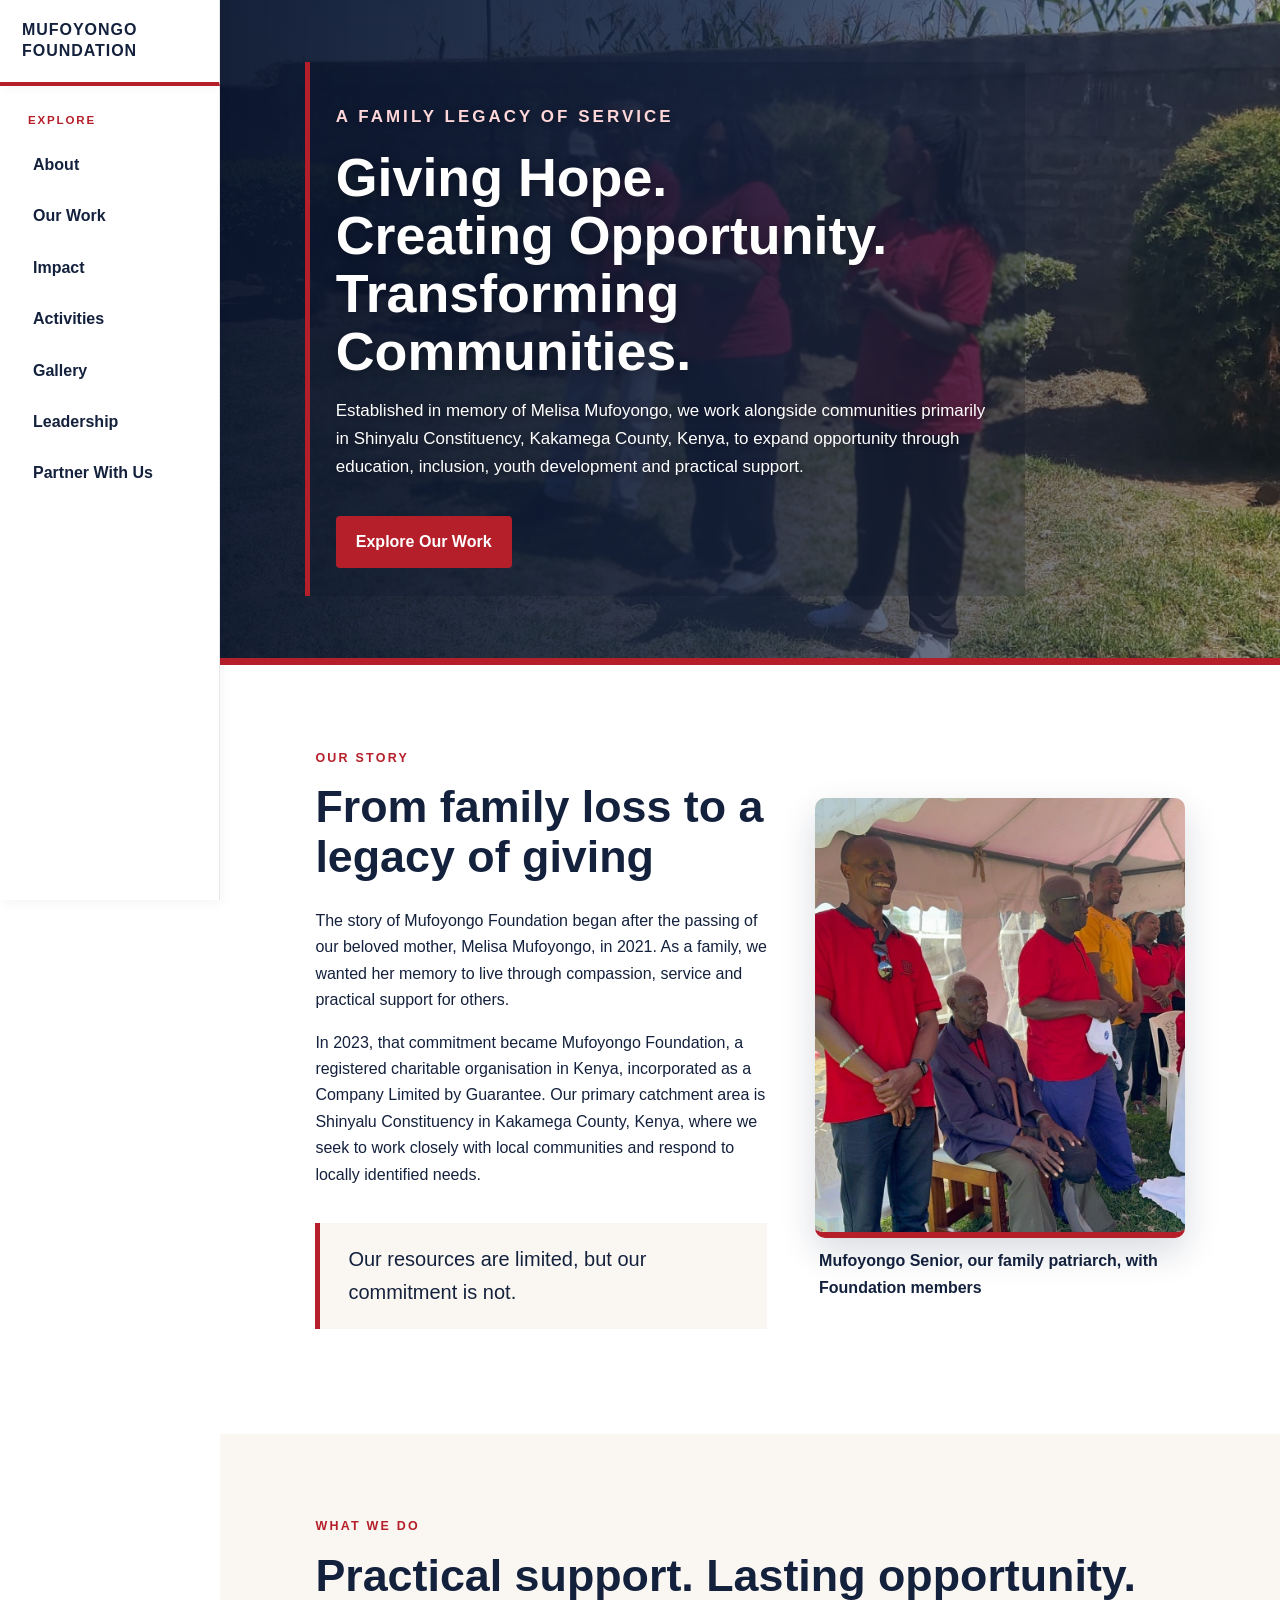
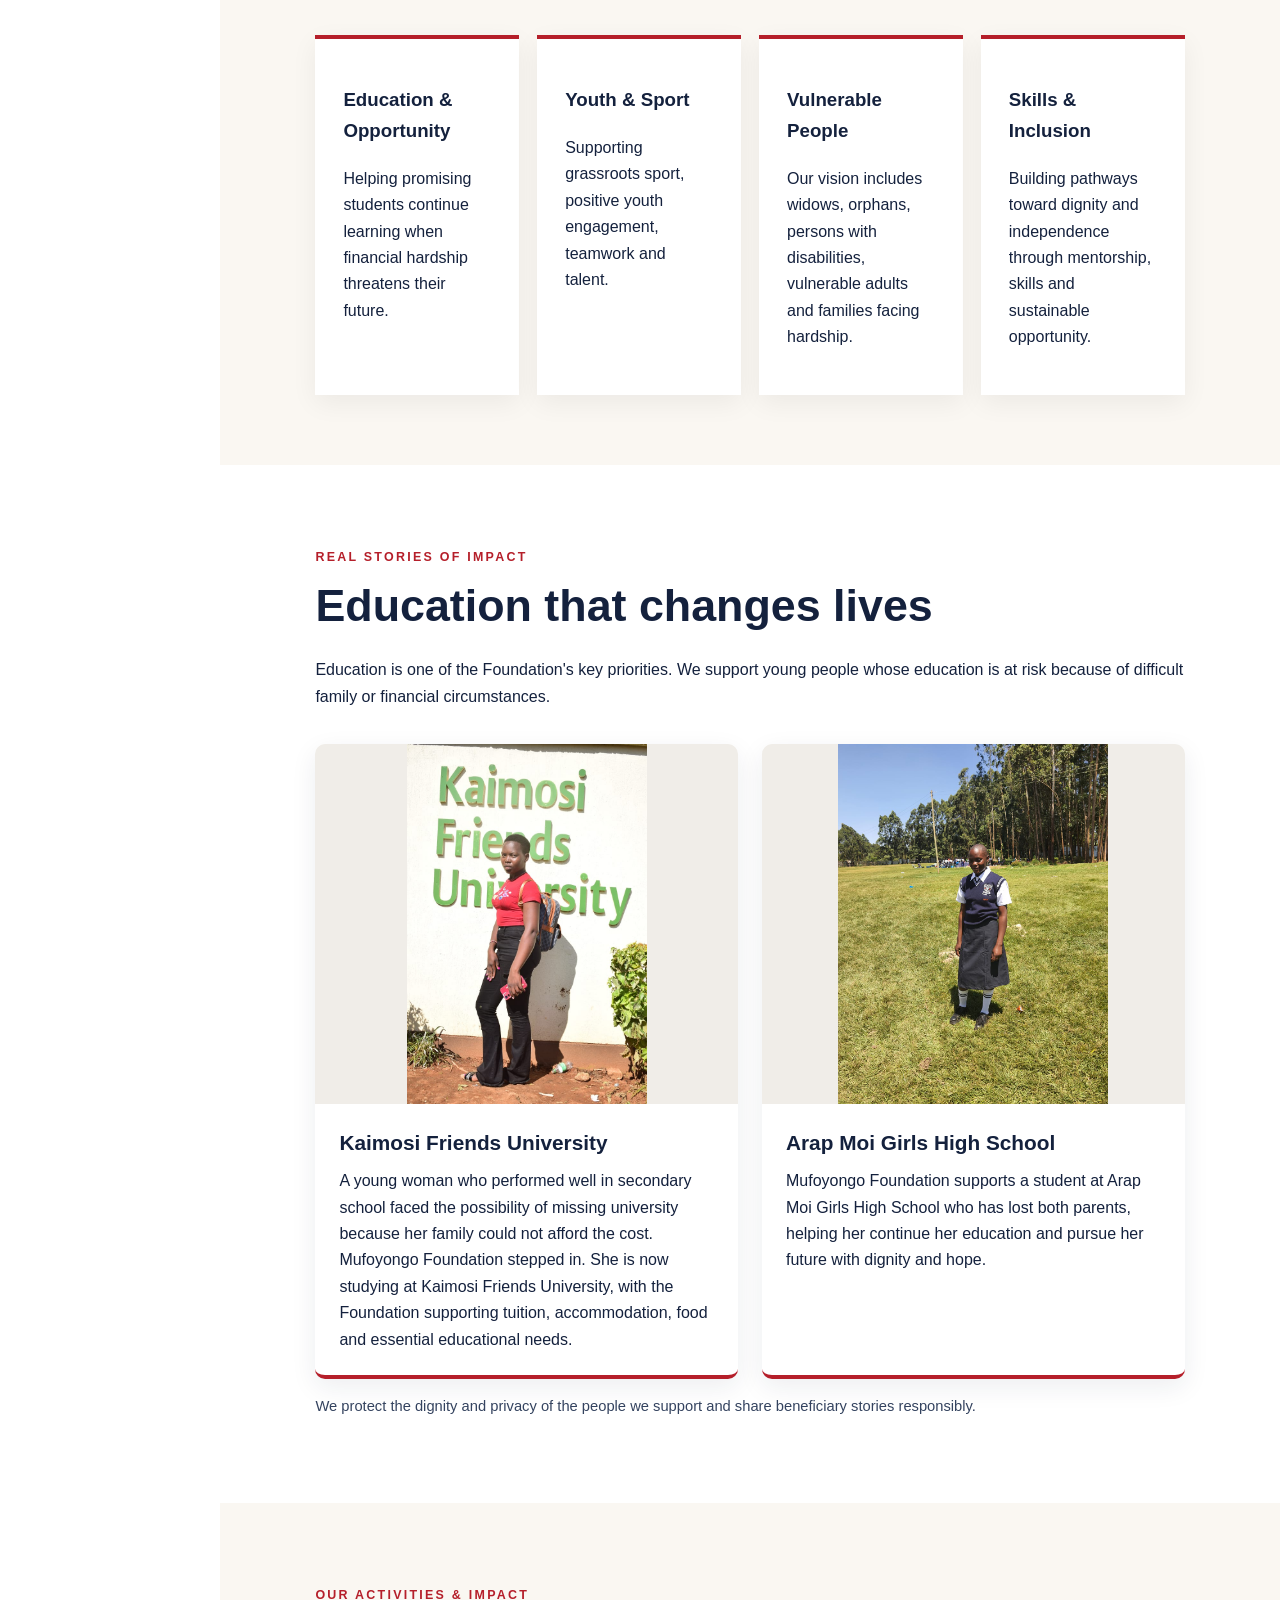
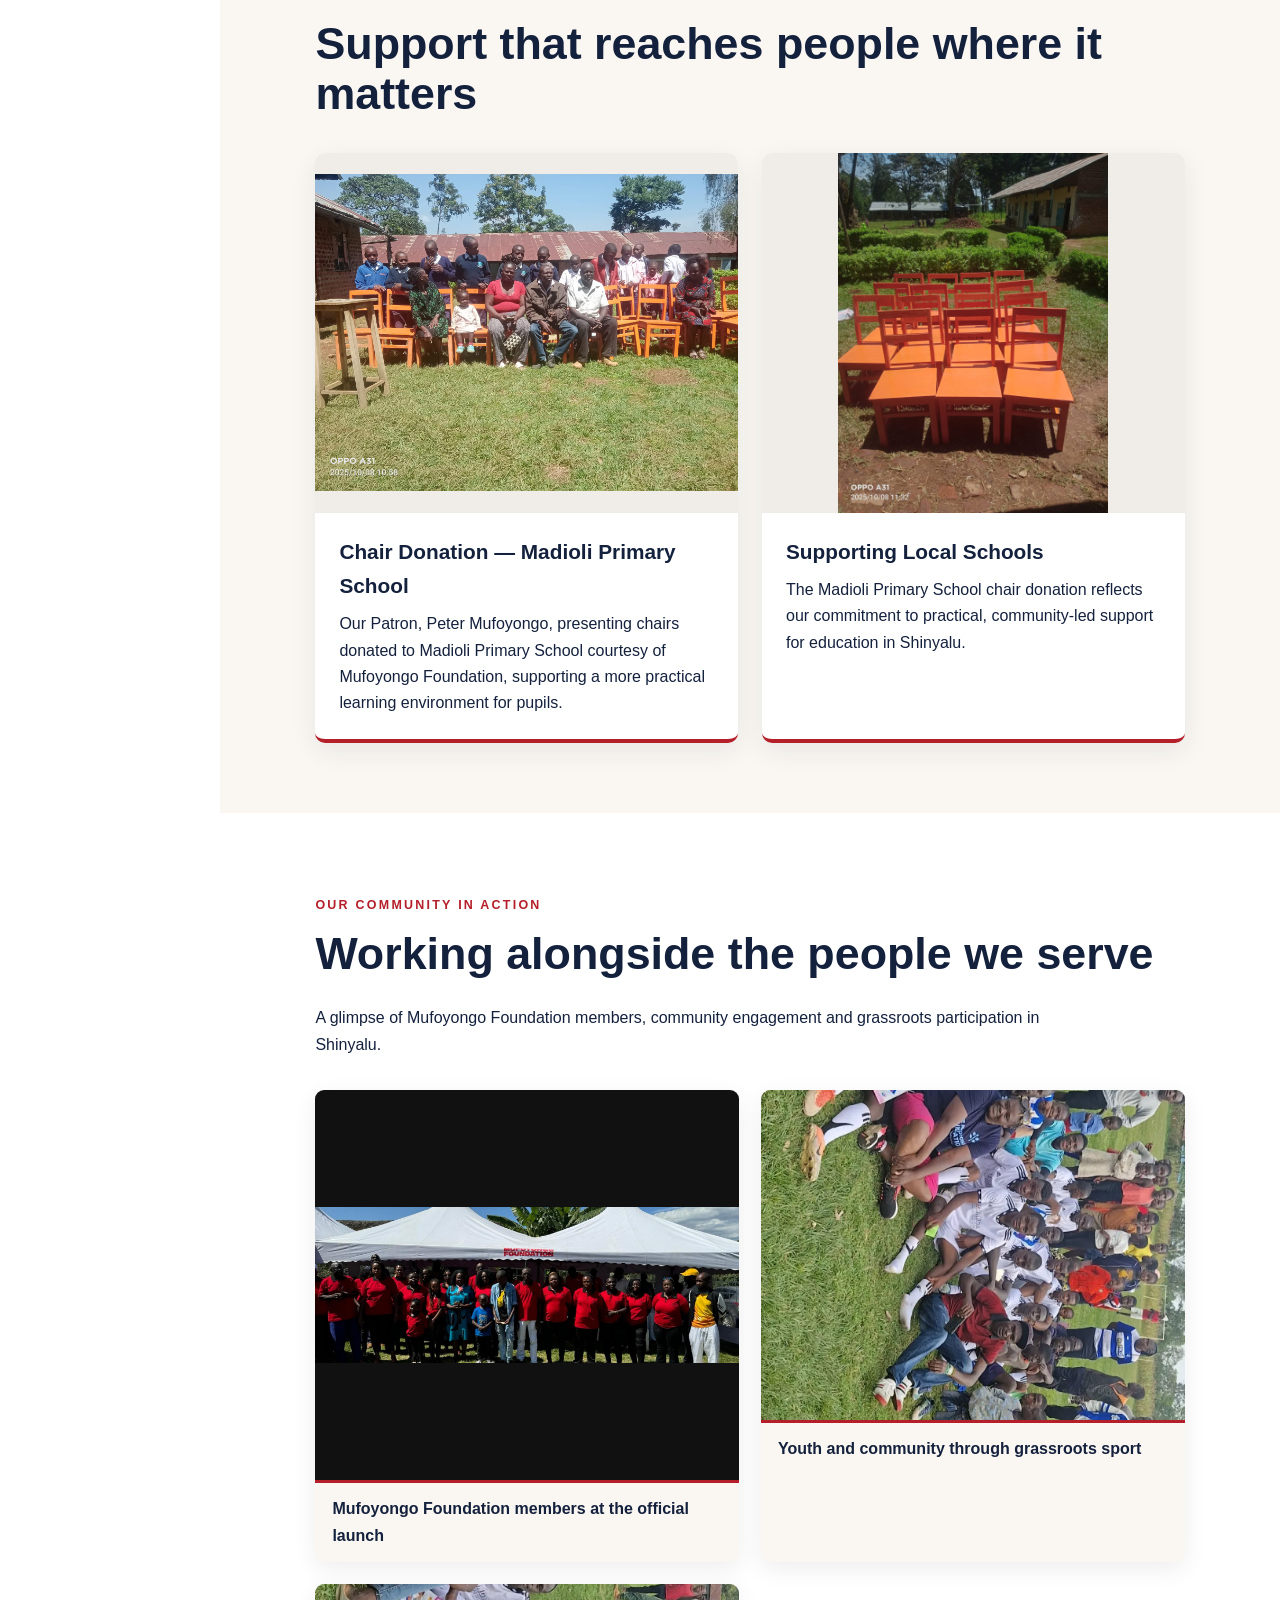
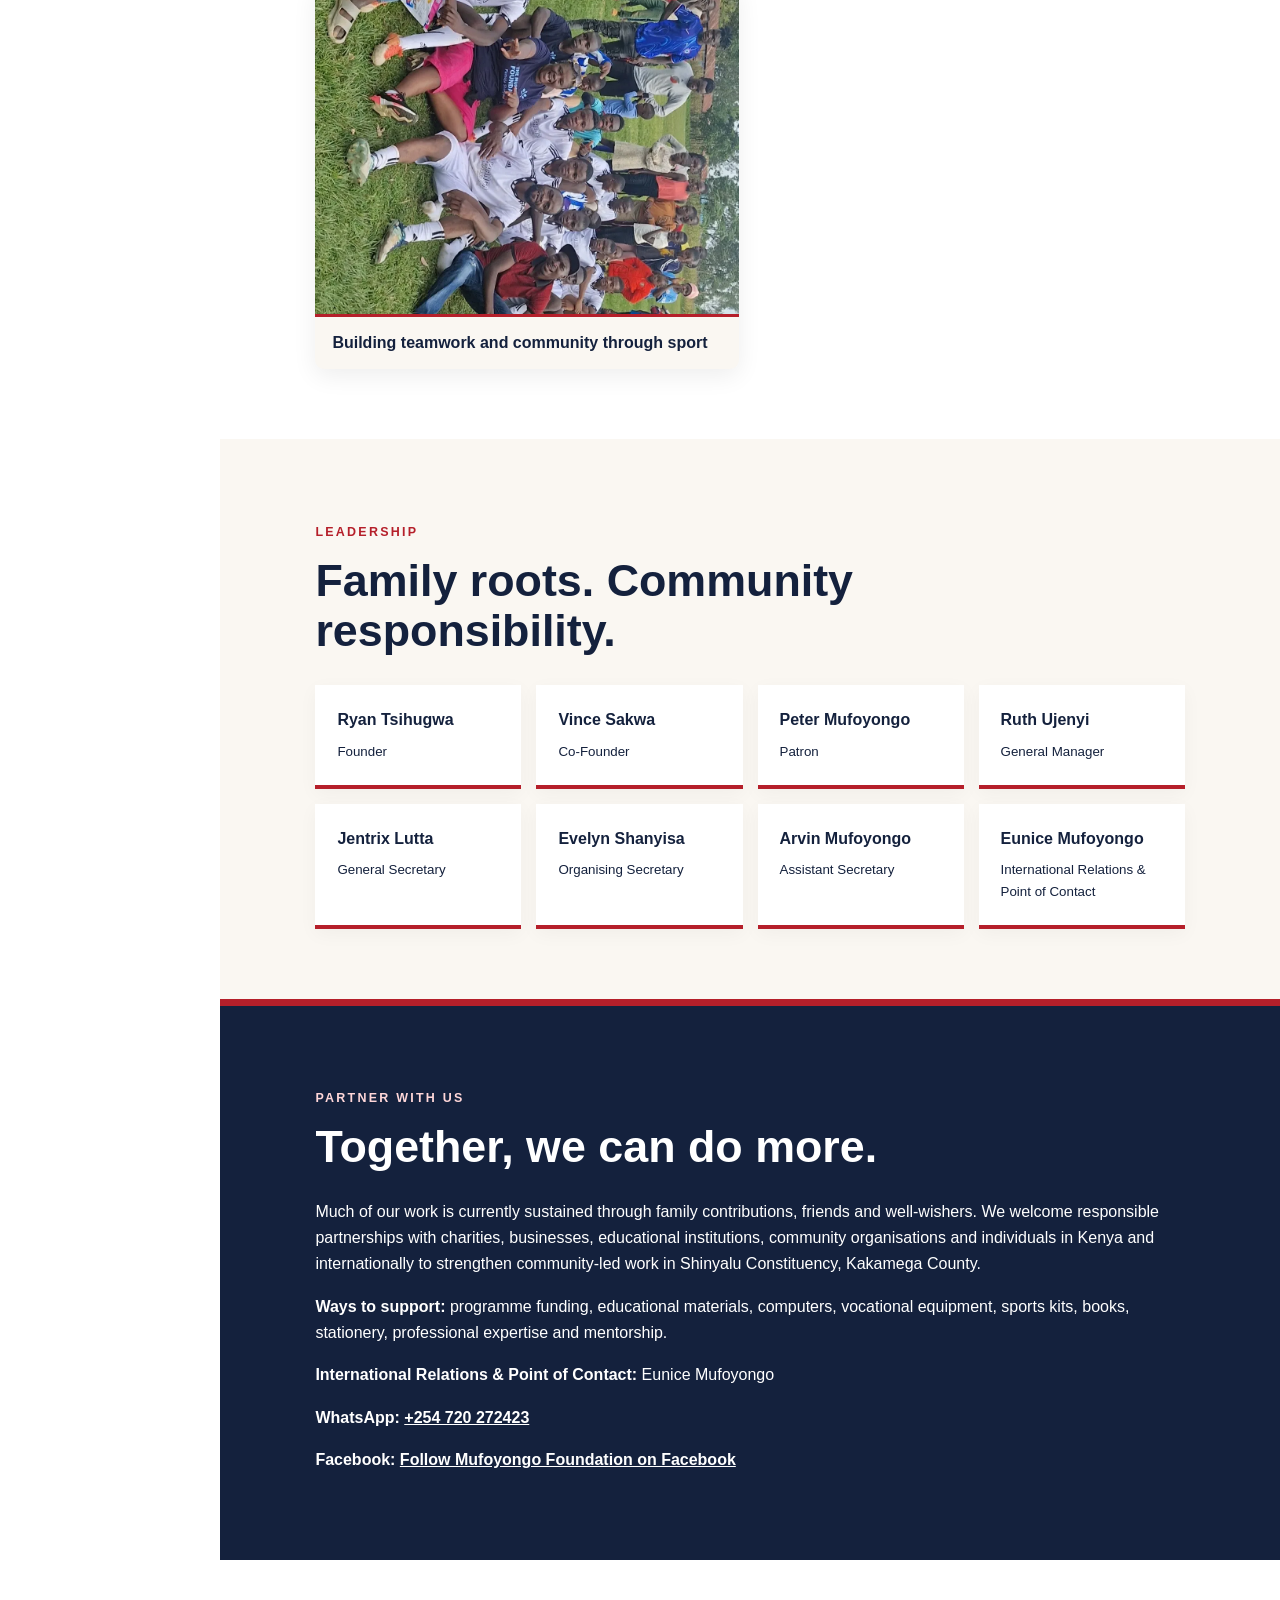
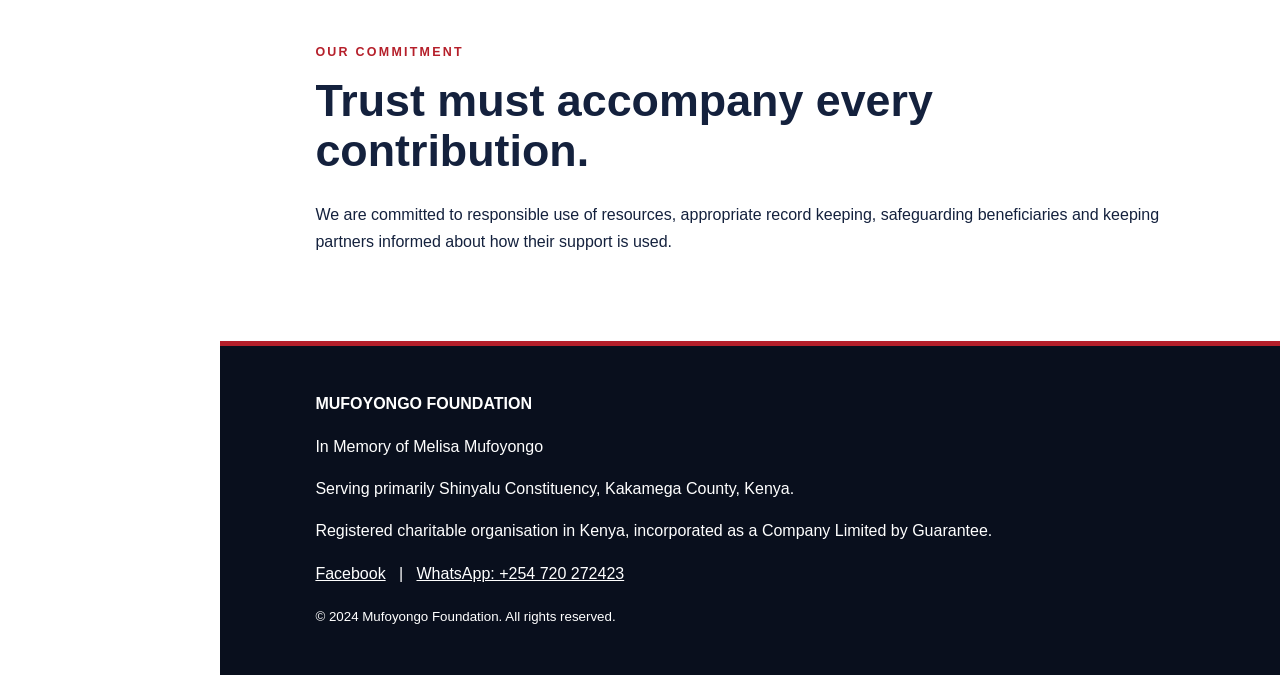
==== index.html @ 7a7e0004 "Wire responsive hamburger menu interactions" ====
<!doctype html><html lang="en"><head><meta charset="utf-8"><meta name="viewport" content="width=device-width,initial-scale=1"><meta name="description" content="Mufoyongo Foundation is a registered charitable organisation in Kenya, incorporated as a Company Limited by Guarantee, serving communities primarily in Shinyalu Constituency, Kakamega County through education, inclusion, youth and community development."><title>Mufoyongo Foundation</title><link rel="stylesheet" href="style.css"></head><body><header><button class="menu-toggle" type="button" aria-label="Open menu" aria-controls="site-menu" aria-expanded="false"><span></span><span></span><span></span></button><div class="brand">MUFOYONGO FOUNDATION</div></header><div class="nav-overlay" aria-hidden="true"></div><aside class="side-nav" id="site-menu"><button class="menu-close" type="button" aria-label="Close menu">&times;</button><div class="side-nav-title">Explore</div><nav><a href="#about">About</a><a href="#work">Our Work</a><a href="#impact">Impact</a><a href="#activities">Activities</a><a href="#gallery">Gallery</a><a href="#leadership">Leadership</a><a href="#partner">Partner With Us</a></nav></aside><div class="site-content"><main><section class="hero"><div><p class="eyebrow">A FAMILY LEGACY OF SERVICE</p><h1>Giving Hope.<br>Creating Opportunity.<br>Transforming Communities.</h1><p>Established in memory of Melisa Mufoyongo, we work alongside communities primarily in Shinyalu Constituency, Kakamega County, Kenya, to expand opportunity through education, inclusion, youth development and practical support.</p><a class="btn" href="#work">Explore Our Work</a></div></section><section id="about"><div class="split"><div><p class="eyebrow">OUR STORY</p><h2>From family loss to a legacy of giving</h2><p>The story of Mufoyongo Foundation began after the passing of our beloved mother, Melisa Mufoyongo, in 2021. As a family, we wanted her memory to live through compassion, service and practical support for others.</p><p>In 2023, that commitment became Mufoyongo Foundation, a registered charitable organisation in Kenya, incorporated as a Company Limited by Guarantee. Our primary catchment area is Shinyalu Constituency in Kakamega County, Kenya, where we seek to work closely with local communities and respond to locally identified needs.</p><blockquote>Our resources are limited, but our commitment is not.</blockquote></div><figure class="feature-figure"><img class="feature-photo patriarch-feature" src="IMG-20261014-WA0013.jpg" alt="Mufoyongo Senior, family patriarch, seated with Mufoyongo Foundation members"><figcaption>Mufoyongo Senior, our family patriarch, with Foundation members</figcaption></figure></div></section><section id="work" class="soft"><p class="eyebrow">WHAT WE DO</p><h2>Practical support. Lasting opportunity.</h2><div class="cards"><article><h3>Education & Opportunity</h3><p>Helping promising students continue learning when financial hardship threatens their future.</p></article><article><h3>Youth & Sport</h3><p>Supporting grassroots sport, positive youth engagement, teamwork and talent.</p></article><article><h3>Vulnerable People</h3><p>Our vision includes widows, orphans, persons with disabilities, vulnerable adults and families facing hardship.</p></article><article><h3>Skills & Inclusion</h3><p>Building pathways toward dignity and independence through mentorship, skills and sustainable opportunity.</p></article></div></section><section id="impact"><p class="eyebrow">REAL STORIES OF IMPACT</p><h2>Education that changes lives</h2><p>Education is one of the Foundation's key priorities. We support young people whose education is at risk because of difficult family or financial circumstances.</p><div class="activity-grid"><article class="activity-card"><img src="IMG-20261009-WA0022.jpg" alt="Student supported by Mufoyongo Foundation at Kaimosi Friends University"><div><h3>Kaimosi Friends University</h3><p>A young woman who performed well in secondary school faced the possibility of missing university because her family could not afford the cost. Mufoyongo Foundation stepped in. She is now studying at Kaimosi Friends University, with the Foundation supporting tuition, accommodation, food and essential educational needs.</p></div></article><article class="activity-card"><img src="IMG-20261102-WA0014.jpg" alt="Student supported by Mufoyongo Foundation at Arap Moi Girls High School"><div><h3>Arap Moi Girls High School</h3><p>Mufoyongo Foundation supports a student at Arap Moi Girls High School who has lost both parents, helping her continue her education and pursue her future with dignity and hope.</p></div></article></div><p class="note">We protect the dignity and privacy of the people we support and share beneficiary stories responsibly.</p></section><section id="activities" class="soft"><p class="eyebrow">OUR ACTIVITIES & IMPACT</p><h2>Support that reaches people where it matters</h2><div class="activity-grid"><article class="activity-card"><img src="IMG-20261102-WA0009.jpg" alt="Peter Mufoyongo presenting chairs donated by Mufoyongo Foundation to Madioli Primary School"><div><h3>Chair Donation — Madioli Primary School</h3><p>Our Patron, Peter Mufoyongo, presenting chairs donated to Madioli Primary School courtesy of Mufoyongo Foundation, supporting a more practical learning environment for pupils.</p></div></article><article class="activity-card"><img src="IMG-20261102-WA0011.jpg" alt="Mufoyongo Foundation chair donation activity at Madioli Primary School"><div><h3>Supporting Local Schools</h3><p>The Madioli Primary School chair donation reflects our commitment to practical, community-led support for education in Shinyalu.</p></div></article></div></section><section id="gallery" class="gallery-section"><p class="eyebrow">OUR COMMUNITY IN ACTION</p><h2>Working alongside the people we serve</h2><p class="gallery-intro">A glimpse of Mufoyongo Foundation members, community engagement and grassroots participation in Shinyalu.</p><div class="gallery"><figure><img class="members-photo" src="IMG-20261102-WA0016.jpg" alt="Mufoyongo Foundation members at the official launch"><figcaption>Mufoyongo Foundation members at the official launch</figcaption></figure><figure><img src="25f516f0b5b633e04be869a05771ec86.webp" alt="Mufoyongo Foundation youth and community sports activity"><figcaption>Youth and community through grassroots sport</figcaption></figure><figure><img src="651fce0d6d55ffa7c483a752df6c9d7b.webp" alt="Community sports activity supported by Mufoyongo Foundation"><figcaption>Building teamwork and community through sport</figcaption></figure></div></section><section id="leadership" class="soft"><p class="eyebrow">LEADERSHIP</p><h2>Family roots. Community responsibility.</h2><div class="leaders"><div><strong>Ryan Tsihugwa</strong><small>Founder</small></div><div><strong>Vince Sakwa</strong><small>Co-Founder</small></div><div><strong>Peter Mufoyongo</strong><small>Patron</small></div><div><strong>Ruth Ujenyi</strong><small>General Manager</small></div><div><strong>Jentrix Lutta</strong><small>General Secretary</small></div><div><strong>Evelyn Shanyisa</strong><small>Organising Secretary</small></div><div><strong>Arvin Mufoyongo</strong><small>Assistant Secretary</small></div><div><strong>Eunice Mufoyongo</strong><small>International Relations & Point of Contact</small></div></div></section><section id="partner" class="partner"><p class="eyebrow">PARTNER WITH US</p><h2>Together, we can do more.</h2><p>Much of our work is currently sustained through family contributions, friends and well-wishers. We welcome responsible partnerships with charities, businesses, educational institutions, community organisations and individuals in Kenya and internationally to strengthen community-led work in Shinyalu Constituency, Kakamega County.</p><p><strong>Ways to support:</strong> programme funding, educational materials, computers, vocational equipment, sports kits, books, stationery, professional expertise and mentorship.</p><p><strong>International Relations & Point of Contact:</strong> Eunice Mufoyongo</p><p><strong>WhatsApp:</strong> <a href="https://wa.me/254720272423" target="_blank" rel="noopener">+254 720 272423</a></p><p><strong>Facebook:</strong> <a href="https://www.facebook.com/share/1K9yjSeUjF/" target="_blank" rel="noopener">Follow Mufoyongo Foundation on Facebook</a></p></section><section><p class="eyebrow">OUR COMMITMENT</p><h2>Trust must accompany every contribution.</h2><p>We are committed to responsible use of resources, appropriate record keeping, safeguarding beneficiaries and keeping partners informed about how their support is used.</p></section></main><footer><strong>MUFOYONGO FOUNDATION</strong><p>In Memory of Melisa Mufoyongo</p><p>Serving primarily Shinyalu Constituency, Kakamega County, Kenya.</p><p>Registered charitable organisation in Kenya, incorporated as a Company Limited by Guarantee.</p><p><a href="https://www.facebook.com/share/1K9yjSeUjF/" target="_blank" rel="noopener">Facebook</a> &nbsp; | &nbsp; <a href="https://wa.me/254720272423" target="_blank" rel="noopener">WhatsApp: +254 720 272423</a></p><small>© 2024 Mufoyongo Foundation. All rights reserved.</small></footer></div><script>(function(){const toggle=document.querySelector('.menu-toggle'),menu=document.querySelector('.side-nav'),closeBtn=document.querySelector('.menu-close'),overlay=document.querySelector('.nav-overlay'),links=menu.querySelectorAll('a');function openMenu(){menu.classList.add('open');overlay.classList.add('open');document.body.classList.add('menu-open');toggle.setAttribute('aria-expanded','true')}function closeMenu(){menu.classList.remove('open');overlay.classList.remove('open');document.body.classList.remove('menu-open');toggle.setAttribute('aria-expanded','false')}toggle.addEventListener('click',openMenu);closeBtn.addEventListener('click',closeMenu);overlay.addEventListener('click',closeMenu);links.forEach(link=>link.addEventListener('click',closeMenu));document.addEventListener('keydown',e=>{if(e.key==='Escape')closeMenu()});window.addEventListener('resize',()=>{if(window.innerWidth>900)closeMenu()})})();</script></body></html>
---- style.css ----
*{box-sizing:border-box}html{scroll-behavior:smooth}:root{--red:#b51f2a;--deep-red:#74131b;--navy:#14213d;--cream:#faf7f2;--ink:#14213d;--muted:#34435f}body{margin:0;font-family:Arial,Helvetica,sans-serif;color:var(--navy);line-height:1.65;background:#fff}header{position:fixed;top:0;left:0;width:220px;height:86px;z-index:20;background:#fff;display:flex;align-items:center;padding:16px 22px;border-bottom:4px solid var(--red);border-right:1px solid #e5e7eb;box-shadow:2px 0 12px rgba(0,0,0,.05)}.brand{font-weight:800;letter-spacing:.06em;color:var(--navy);line-height:1.3}.menu-toggle,.menu-close,.nav-overlay{display:none}.side-nav{position:fixed;left:0;top:86px;bottom:0;width:220px;z-index:19;background:#fff;border-right:1px solid #e5e7eb;padding:25px 18px;box-shadow:2px 4px 12px rgba(0,0,0,.04);overflow-y:auto}.side-nav-title{font-size:.72rem;font-weight:800;letter-spacing:.16em;color:var(--red);text-transform:uppercase;padding:0 10px 12px}.side-nav nav{display:flex;flex-direction:column;gap:5px}.side-nav nav a{display:block;color:var(--navy);text-decoration:none;font-weight:700;padding:10px 12px;border-radius:6px;border-left:3px solid transparent}.side-nav nav a:hover{color:var(--red);background:var(--cream);border-left-color:var(--red)}.site-content{margin-left:220px}.hero{min-height:66vh;display:flex;align-items:center;padding:62px 8%;background:linear-gradient(90deg,rgba(9,20,45,.94) 0%,rgba(20,33,61,.84) 48%,rgba(20,33,61,.34) 100%),url('IMG-20261014-WA0017.jpg') center 38%/cover no-repeat;color:#fff;border-bottom:7px solid var(--red)}.hero>div{max-width:720px;padding:24px 26px 28px;border-left:5px solid var(--red);background:rgba(8,18,39,.18);backdrop-filter:blur(1px)}.hero h1{font-size:clamp(2rem,4.2vw,3.55rem);line-height:1.08;margin:.22em 0;font-weight:800;color:#fff;text-shadow:0 2px 12px rgba(0,0,0,.35)}.hero p{max-width:680px;font-size:1.06rem;color:#fff;text-shadow:0 1px 7px rgba(0,0,0,.3)}.eyebrow{font-size:.78rem;font-weight:800;letter-spacing:.18em;color:var(--red)}.hero .eyebrow,.partner .eyebrow{color:#ffd7d9}.btn{display:inline-block;margin-top:18px;padding:13px 20px;background:var(--red);color:#fff;text-decoration:none;font-weight:700;border-radius:4px}.btn:hover{background:#d12a37}section{padding:70px 9%;scroll-margin-top:20px}section p{color:var(--navy)}section h2{font-size:clamp(1.85rem,3.5vw,3rem);line-height:1.12;max-width:850px;margin:.25em 0 .6em;color:var(--navy)}.soft{background:var(--cream)}.split{display:grid;grid-template-columns:minmax(0,1.1fr) minmax(300px,.9fr);gap:48px;align-items:center}.feature-figure{margin:0}.feature-figure figcaption{padding:10px 4px 0;font-weight:700;color:var(--navy)}.feature-photo{display:block;width:100%;height:440px;object-fit:cover;border-radius:10px;box-shadow:0 14px 35px rgba(20,33,61,.16);border-bottom:6px solid var(--red)}.patriarch-feature{object-position:center 30%}.cards{display:grid;grid-template-columns:repeat(4,1fr);gap:18px;margin-top:35px}.cards article{background:#fff;padding:28px;border-top:4px solid var(--red);box-shadow:0 8px 25px rgba(0,0,0,.06)}.cards h3,.cards p{color:var(--navy)}blockquote{margin:35px 0;padding:20px 28px;border-left:5px solid var(--red);background:var(--cream);font-size:1.25rem;color:var(--navy)}.note{font-size:.92rem;color:var(--muted)}.activity-grid{display:grid;grid-template-columns:repeat(2,1fr);gap:24px;margin-top:34px}.activity-card{background:#fff;border-radius:10px;overflow:hidden;box-shadow:0 8px 26px rgba(20,33,61,.08);border-bottom:4px solid var(--red)}.activity-card img{display:block;width:100%;height:360px;object-fit:contain;background:#f0ede8}.activity-card div{padding:22px 24px}.activity-card h3{margin:0 0 8px;color:var(--navy);font-size:1.3rem}.activity-card p{margin:0}.gallery-section{background:#fff}.gallery-intro{max-width:760px}.gallery{display:grid;grid-template-columns:repeat(2,1fr);gap:22px;margin-top:32px}.gallery figure{margin:0;background:var(--cream);border-radius:9px;overflow:hidden;box-shadow:0 7px 24px rgba(0,0,0,.07)}.gallery img{display:block;width:100%;height:330px;object-fit:cover}.gallery img.members-photo{object-fit:contain;object-position:center;background:#111;height:390px}.gallery figcaption{padding:13px 17px;font-weight:700;color:var(--navy);border-top:3px solid var(--red)}.leaders{display:grid;grid-template-columns:repeat(4,1fr);gap:15px;margin-top:30px}.leaders div{background:#fff;padding:22px;border-bottom:4px solid var(--red);box-shadow:0 5px 18px rgba(0,0,0,.04)}.leaders strong,.leaders small{display:block}.leaders strong{color:var(--navy)}.leaders small{margin-top:7px;color:var(--navy)}.partner{background:var(--navy);color:#fff;border-top:7px solid var(--red)}.partner h2,.partner p{color:#fff}.partner a{color:#fff;font-weight:700}footer{padding:45px 9%;background:#090f1d;color:#fff;border-top:5px solid var(--red)}footer p,footer small{color:#fff}footer a{color:#fff}@media(max-width:900px){body.menu-open{overflow:hidden}header{position:sticky;top:0;width:100%;height:70px;border-right:0;padding:12px 6%;padding-left:72px;z-index:50}.menu-toggle{display:flex;position:absolute;left:18px;top:50%;transform:translateY(-50%);width:42px;height:42px;border:0;border-radius:7px;background:var(--navy);color:#fff;align-items:center;justify-content:center;flex-direction:column;gap:5px;cursor:pointer}.menu-toggle span{display:block;width:22px;height:2px;background:#fff}.menu-close{display:flex;position:absolute;right:18px;top:17px;width:40px;height:40px;border:0;background:transparent;color:var(--navy);font-size:2rem;line-height:1;align-items:center;justify-content:center;cursor:pointer}.nav-overlay{display:block;position:fixed;inset:0;background:rgba(9,15,29,.58);z-index:58;opacity:0;visibility:hidden;transition:opacity .25s ease,visibility .25s ease}.nav-overlay.open{opacity:1;visibility:visible}.side-nav{position:fixed;left:0;top:0;bottom:0;width:min(82vw,320px);height:100dvh;z-index:60;padding:76px 22px 28px;border-right:0;border-bottom:0;overflow-y:auto;white-space:normal;transform:translateX(-105%);transition:transform .28s ease;box-shadow:6px 0 28px rgba(0,0,0,.18)}.side-nav.open{transform:translateX(0)}.side-nav-title{display:block;padding:0 12px 14px}.side-nav nav{display:flex;flex-direction:column;gap:6px;min-width:0}.side-nav nav a{padding:12px;border-left:3px solid transparent;border-bottom:0}.side-nav nav a:hover{border-left-color:var(--red);border-bottom:0}.site-content{margin-left:0}.cards{grid-template-columns:1fr 1fr}.leaders{grid-template-columns:1fr 1fr}.activity-grid{grid-template-columns:1fr}.hero{min-height:58vh;background-position:center}.split{grid-template-columns:1fr;gap:28px}.feature-photo{height:390px}.gallery img.members-photo{height:360px}.activity-card img{height:auto;max-height:520px}}@media(max-width:560px){header{height:64px;padding:10px 5%;padding-left:68px}.menu-toggle{left:14px;width:40px;height:40px}.brand{font-size:.9rem}.side-nav{width:min(86vw,300px)}section{padding:52px 7%}.hero{padding:45px 7%;min-height:58vh;background:linear-gradient(90deg,rgba(9,20,45,.94),rgba(20,33,61,.64)),url('IMG-20261014-WA0017.jpg') center/cover no-repeat}.hero>div{padding:18px 16px}.cards,.leaders,.gallery{grid-template-columns:1fr}.hero h1{font-size:2rem}.feature-photo{height:340px}.patriarch-feature{object-position:center 25%}.gallery img{height:260px}.gallery img.members-photo{height:auto;max-height:520px}.activity-card img{height:auto;max-height:480px}}
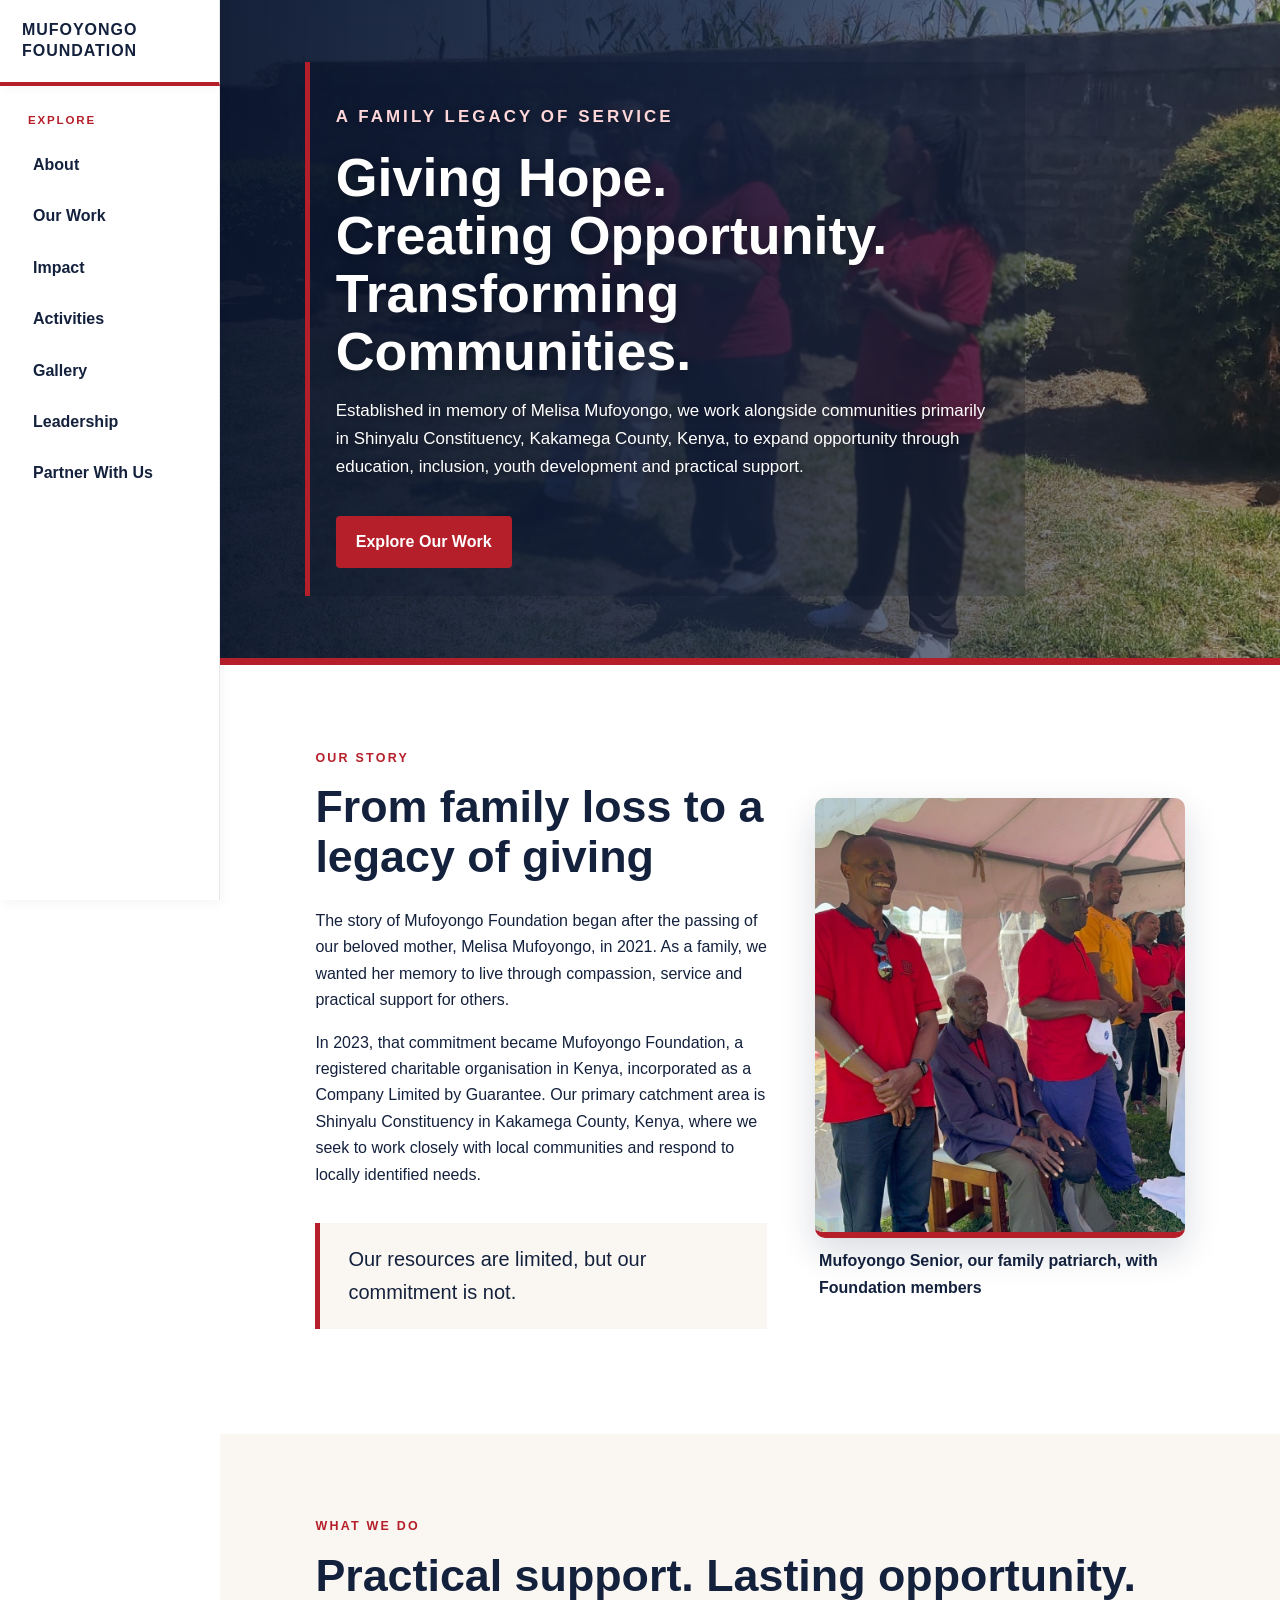
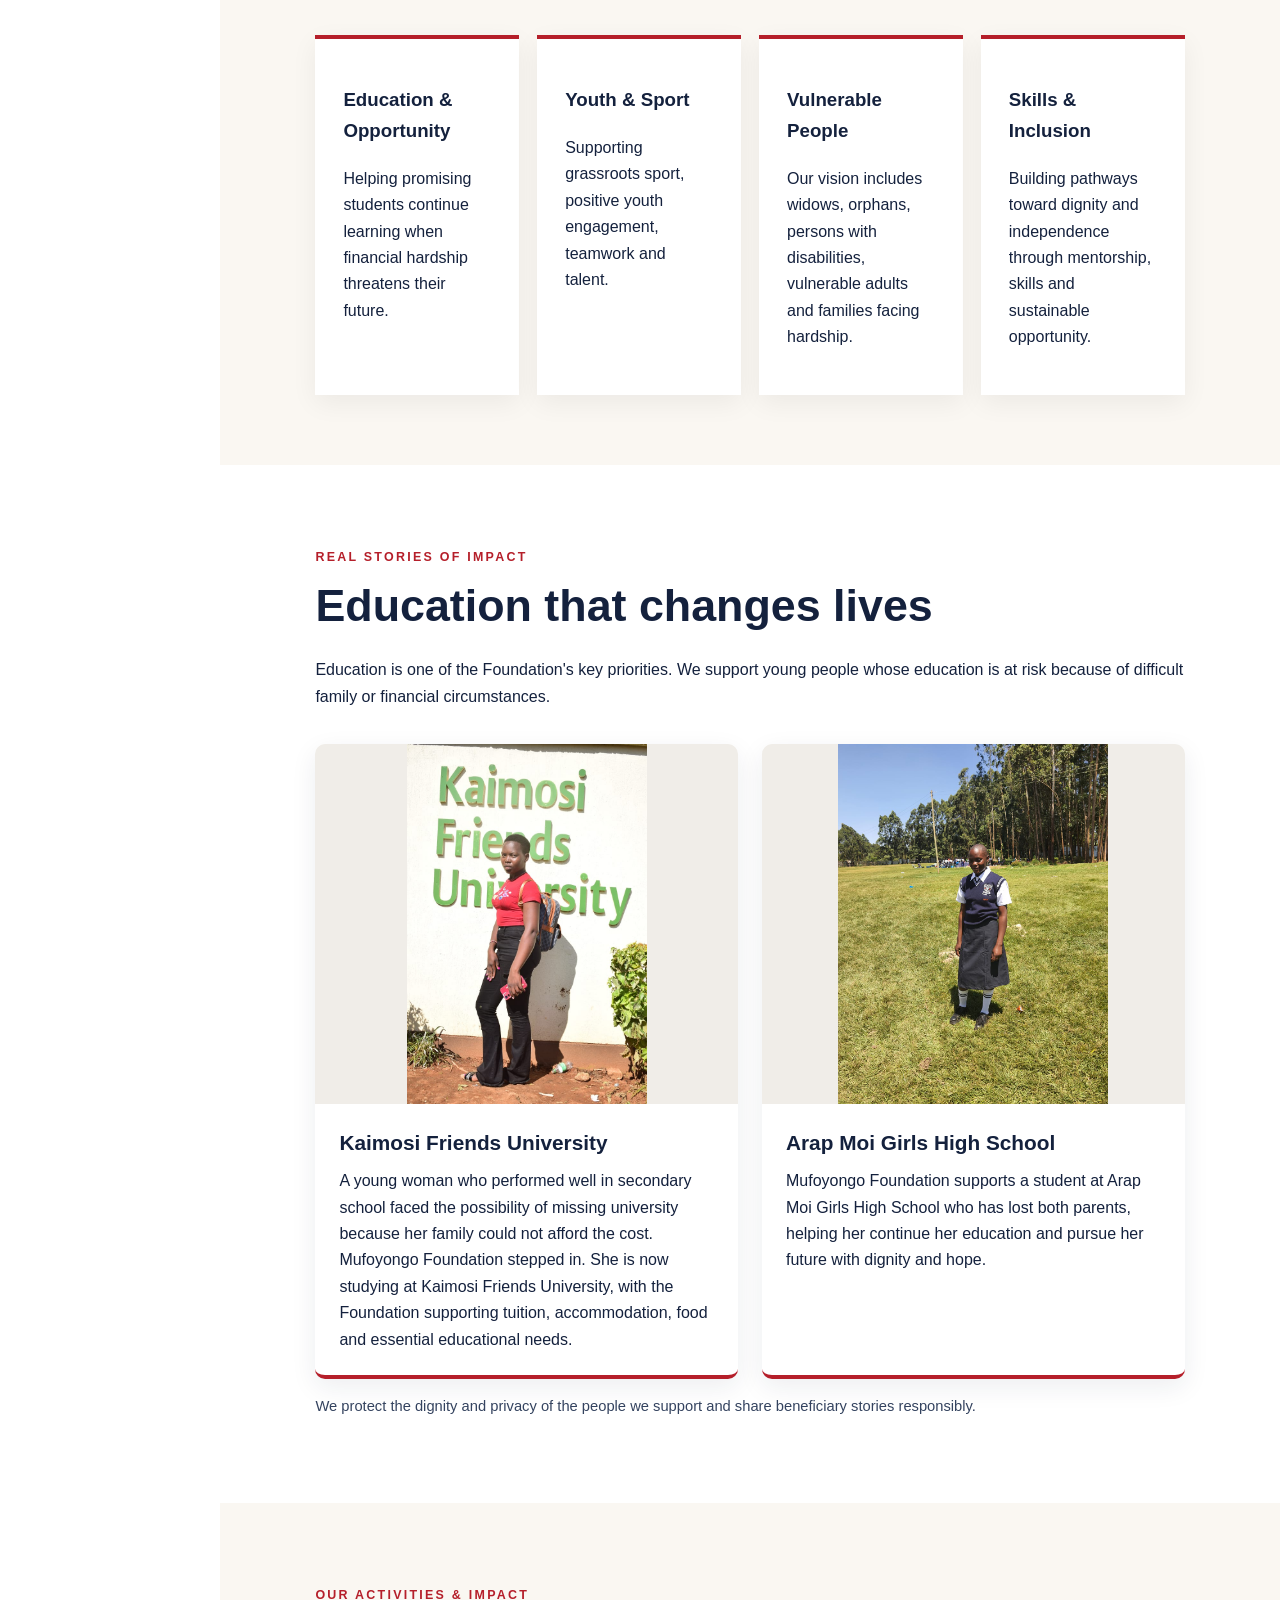
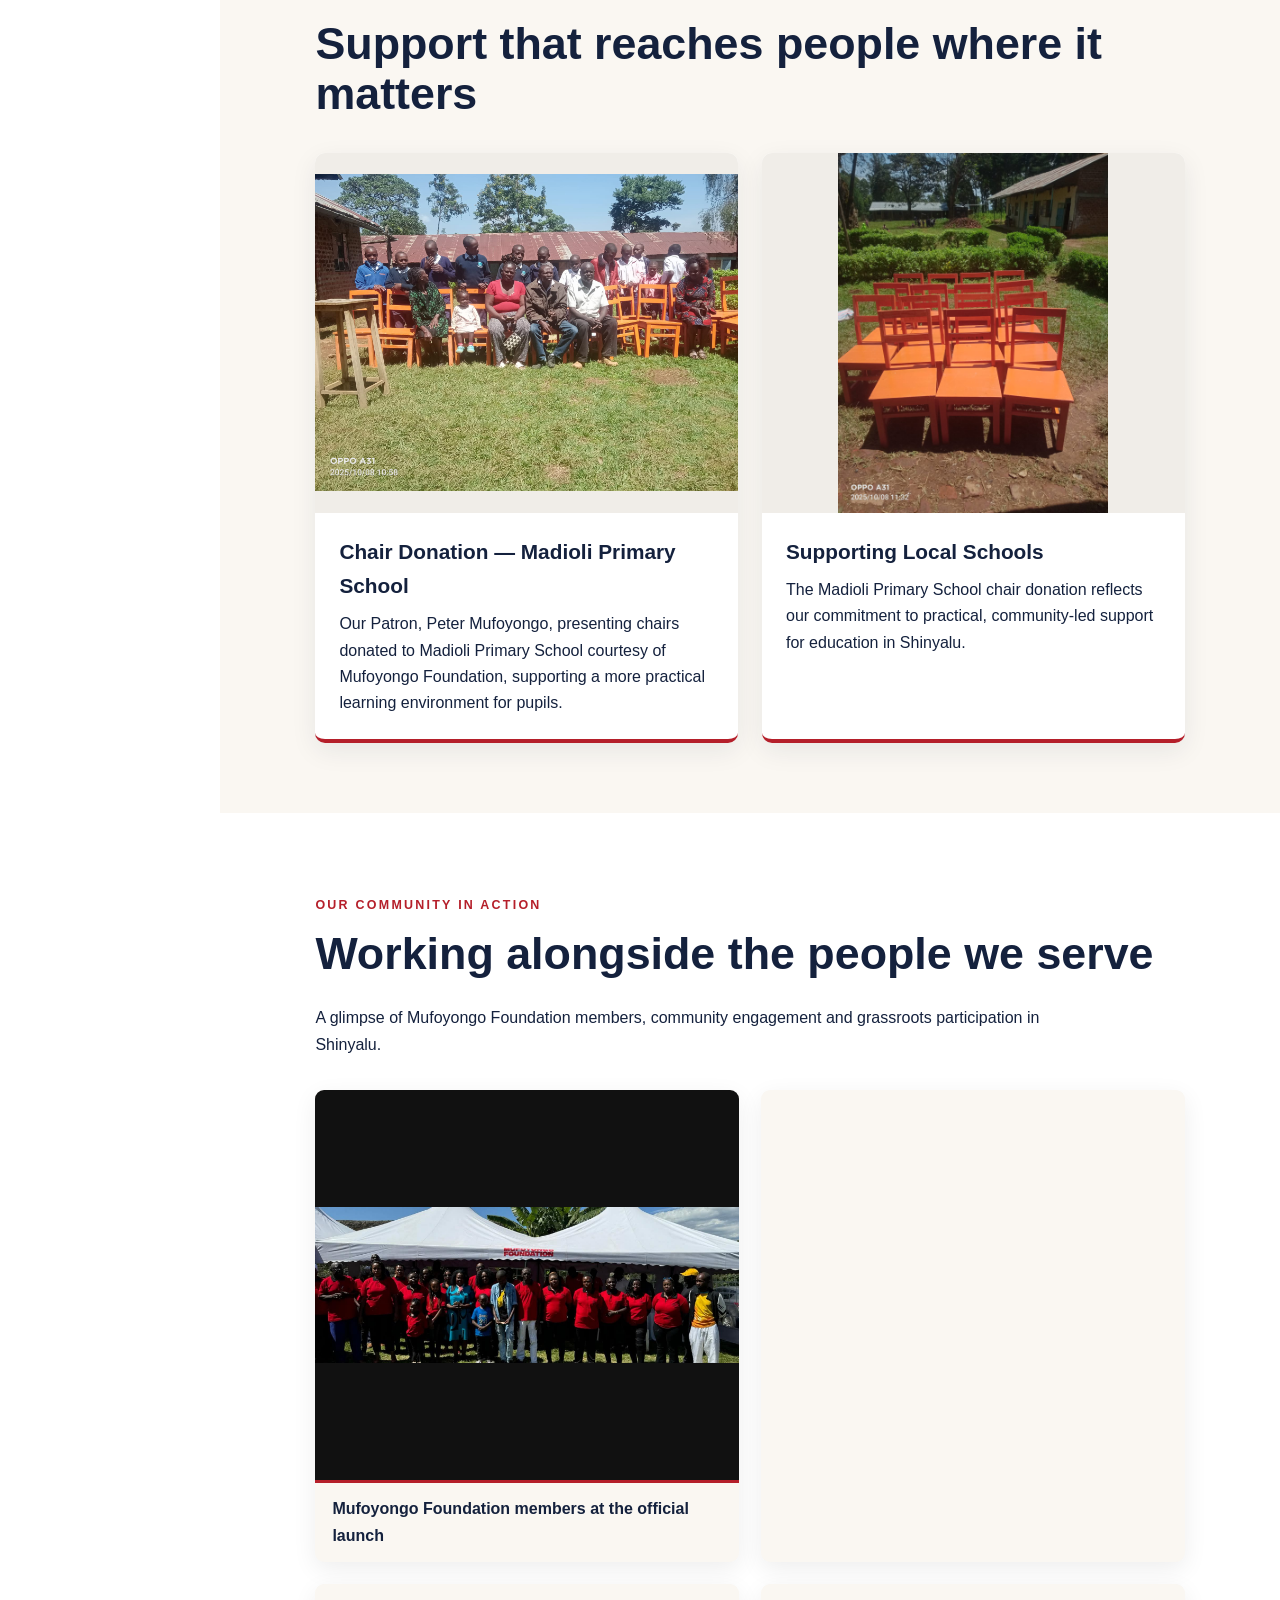
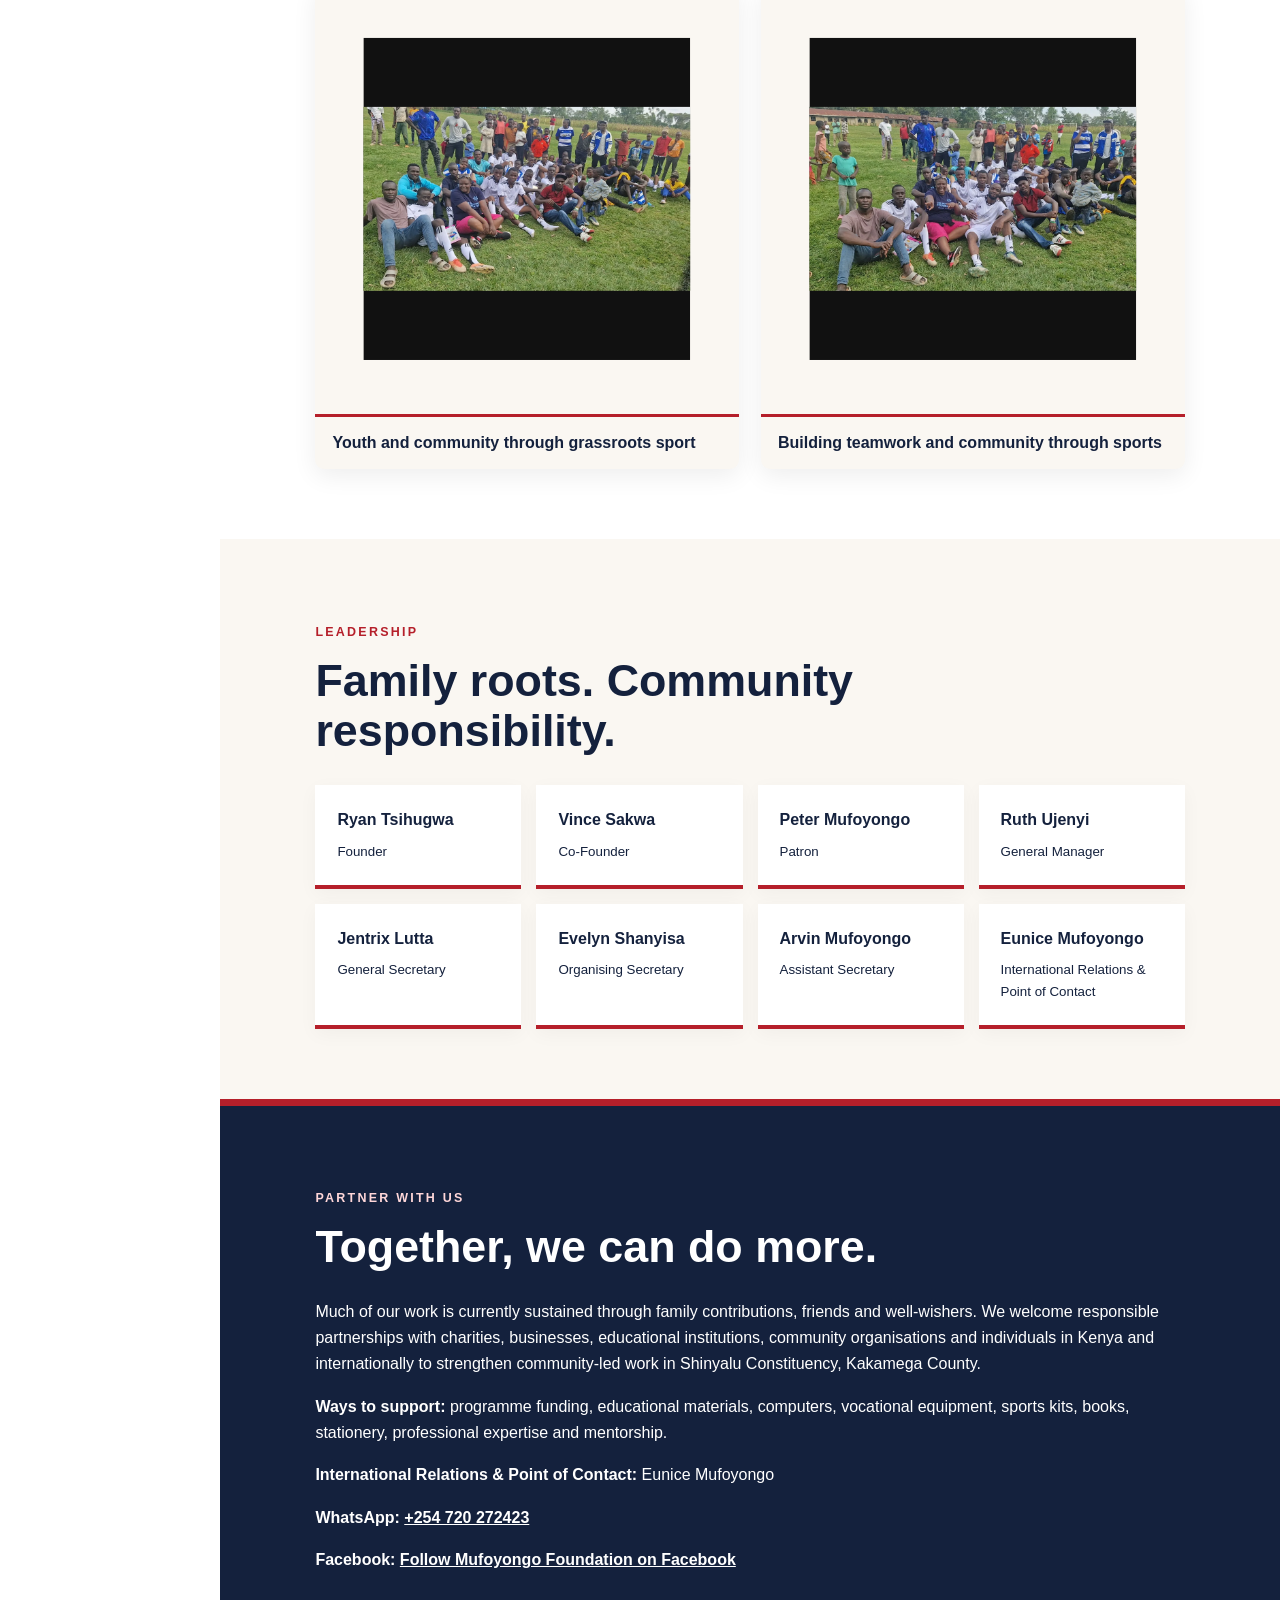
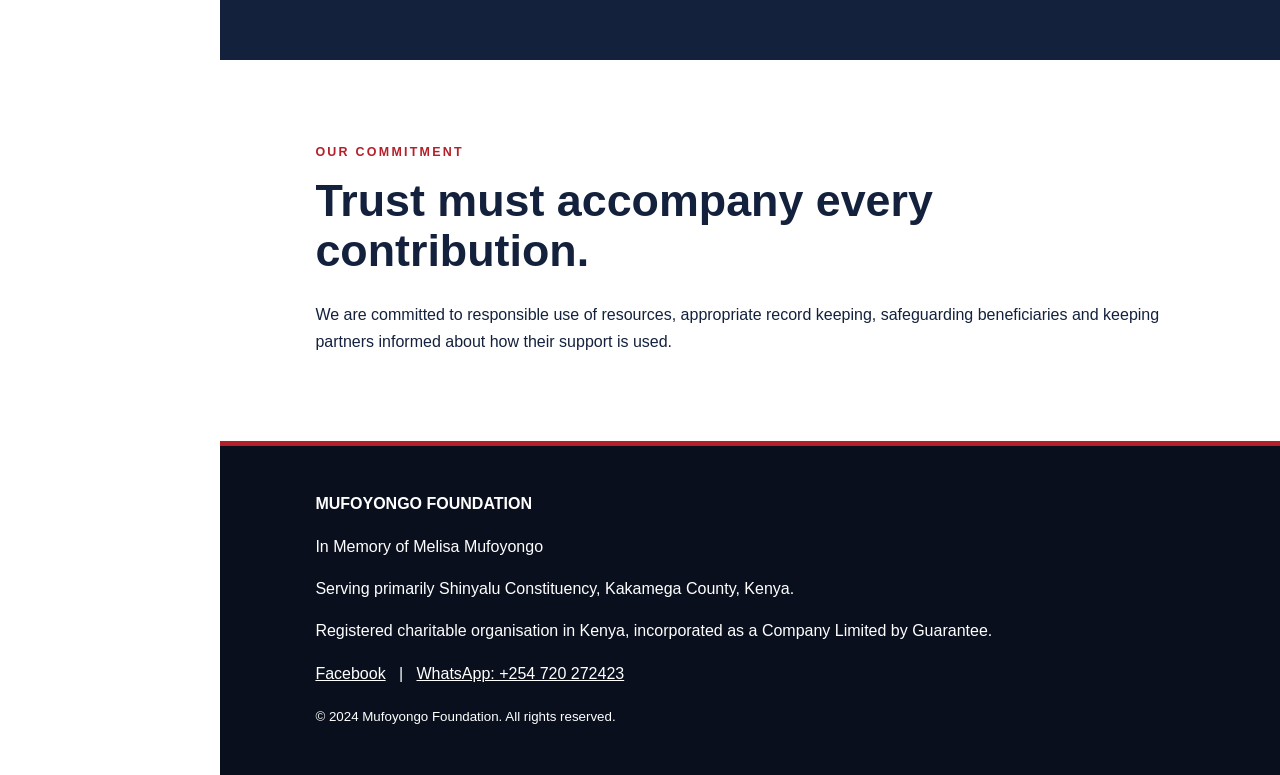
==== commit e6c47093: "Align sports gallery photos and update caption" ====
--- a/index.html
+++ b/index.html
@@ -1 +1 @@
-<!doctype html><html lang="en"><head><meta charset="utf-8"><meta name="viewport" content="width=device-width,initial-scale=1"><meta name="description" content="Mufoyongo Foundation is a registered charitable organisation in Kenya, incorporated as a Company Limited by Guarantee, serving communities primarily in Shinyalu Constituency, Kakamega County through education, inclusion, youth and community development."><title>Mufoyongo Foundation</title><link rel="stylesheet" href="style.css"></head><body><header><button class="menu-toggle" type="button" aria-label="Open menu" aria-controls="site-menu" aria-expanded="false"><span></span><span></span><span></span></button><div class="brand">MUFOYONGO FOUNDATION</div></header><div class="nav-overlay" aria-hidden="true"></div><aside class="side-nav" id="site-menu"><button class="menu-close" type="button" aria-label="Close menu">&times;</button><div class="side-nav-title">Explore</div><nav><a href="#about">About</a><a href="#work">Our Work</a><a href="#impact">Impact</a><a href="#activities">Activities</a><a href="#gallery">Gallery</a><a href="#leadership">Leadership</a><a href="#partner">Partner With Us</a></nav></aside><div class="site-content"><main><section class="hero"><div><p class="eyebrow">A FAMILY LEGACY OF SERVICE</p><h1>Giving Hope.<br>Creating Opportunity.<br>Transforming Communities.</h1><p>Established in memory of Melisa Mufoyongo, we work alongside communities primarily in Shinyalu Constituency, Kakamega County, Kenya, to expand opportunity through education, inclusion, youth development and practical support.</p><a class="btn" href="#work">Explore Our Work</a></div></section><section id="about"><div class="split"><div><p class="eyebrow">OUR STORY</p><h2>From family loss to a legacy of giving</h2><p>The story of Mufoyongo Foundation began after the passing of our beloved mother, Melisa Mufoyongo, in 2021. As a family, we wanted her memory to live through compassion, service and practical support for others.</p><p>In 2023, that commitment became Mufoyongo Foundation, a registered charitable organisation in Kenya, incorporated as a Company Limited by Guarantee. Our primary catchment area is Shinyalu Constituency in Kakamega County, Kenya, where we seek to work closely with local communities and respond to locally identified needs.</p><blockquote>Our resources are limited, but our commitment is not.</blockquote></div><figure class="feature-figure"><img class="feature-photo patriarch-feature" src="IMG-20261014-WA0013.jpg" alt="Mufoyongo Senior, family patriarch, seated with Mufoyongo Foundation members"><figcaption>Mufoyongo Senior, our family patriarch, with Foundation members</figcaption></figure></div></section><section id="work" class="soft"><p class="eyebrow">WHAT WE DO</p><h2>Practical support. Lasting opportunity.</h2><div class="cards"><article><h3>Education & Opportunity</h3><p>Helping promising students continue learning when financial hardship threatens their future.</p></article><article><h3>Youth & Sport</h3><p>Supporting grassroots sport, positive youth engagement, teamwork and talent.</p></article><article><h3>Vulnerable People</h3><p>Our vision includes widows, orphans, persons with disabilities, vulnerable adults and families facing hardship.</p></article><article><h3>Skills & Inclusion</h3><p>Building pathways toward dignity and independence through mentorship, skills and sustainable opportunity.</p></article></div></section><section id="impact"><p class="eyebrow">REAL STORIES OF IMPACT</p><h2>Education that changes lives</h2><p>Education is one of the Foundation's key priorities. We support young people whose education is at risk because of difficult family or financial circumstances.</p><div class="activity-grid"><article class="activity-card"><img src="IMG-20261009-WA0022.jpg" alt="Student supported by Mufoyongo Foundation at Kaimosi Friends University"><div><h3>Kaimosi Friends University</h3><p>A young woman who performed well in secondary school faced the possibility of missing university because her family could not afford the cost. Mufoyongo Foundation stepped in. She is now studying at Kaimosi Friends University, with the Foundation supporting tuition, accommodation, food and essential educational needs.</p></div></article><article class="activity-card"><img src="IMG-20261102-WA0014.jpg" alt="Student supported by Mufoyongo Foundation at Arap Moi Girls High School"><div><h3>Arap Moi Girls High School</h3><p>Mufoyongo Foundation supports a student at Arap Moi Girls High School who has lost both parents, helping her continue her education and pursue her future with dignity and hope.</p></div></article></div><p class="note">We protect the dignity and privacy of the people we support and share beneficiary stories responsibly.</p></section><section id="activities" class="soft"><p class="eyebrow">OUR ACTIVITIES & IMPACT</p><h2>Support that reaches people where it matters</h2><div class="activity-grid"><article class="activity-card"><img src="IMG-20261102-WA0009.jpg" alt="Peter Mufoyongo presenting chairs donated by Mufoyongo Foundation to Madioli Primary School"><div><h3>Chair Donation — Madioli Primary School</h3><p>Our Patron, Peter Mufoyongo, presenting chairs donated to Madioli Primary School courtesy of Mufoyongo Foundation, supporting a more practical learning environment for pupils.</p></div></article><article class="activity-card"><img src="IMG-20261102-WA0011.jpg" alt="Mufoyongo Foundation chair donation activity at Madioli Primary School"><div><h3>Supporting Local Schools</h3><p>The Madioli Primary School chair donation reflects our commitment to practical, community-led support for education in Shinyalu.</p></div></article></div></section><section id="gallery" class="gallery-section"><p class="eyebrow">OUR COMMUNITY IN ACTION</p><h2>Working alongside the people we serve</h2><p class="gallery-intro">A glimpse of Mufoyongo Foundation members, community engagement and grassroots participation in Shinyalu.</p><div class="gallery"><figure><img class="members-photo" src="IMG-20261102-WA0016.jpg" alt="Mufoyongo Foundation members at the official launch"><figcaption>Mufoyongo Foundation members at the official launch</figcaption></figure><figure><img src="25f516f0b5b633e04be869a05771ec86.webp" alt="Mufoyongo Foundation youth and community sports activity"><figcaption>Youth and community through grassroots sport</figcaption></figure><figure><img src="651fce0d6d55ffa7c483a752df6c9d7b.webp" alt="Community sports activity supported by Mufoyongo Foundation"><figcaption>Building teamwork and community through sport</figcaption></figure></div></section><section id="leadership" class="soft"><p class="eyebrow">LEADERSHIP</p><h2>Family roots. Community responsibility.</h2><div class="leaders"><div><strong>Ryan Tsihugwa</strong><small>Founder</small></div><div><strong>Vince Sakwa</strong><small>Co-Founder</small></div><div><strong>Peter Mufoyongo</strong><small>Patron</small></div><div><strong>Ruth Ujenyi</strong><small>General Manager</small></div><div><strong>Jentrix Lutta</strong><small>General Secretary</small></div><div><strong>Evelyn Shanyisa</strong><small>Organising Secretary</small></div><div><strong>Arvin Mufoyongo</strong><small>Assistant Secretary</small></div><div><strong>Eunice Mufoyongo</strong><small>International Relations & Point of Contact</small></div></div></section><section id="partner" class="partner"><p class="eyebrow">PARTNER WITH US</p><h2>Together, we can do more.</h2><p>Much of our work is currently sustained through family contributions, friends and well-wishers. We welcome responsible partnerships with charities, businesses, educational institutions, community organisations and individuals in Kenya and internationally to strengthen community-led work in Shinyalu Constituency, Kakamega County.</p><p><strong>Ways to support:</strong> programme funding, educational materials, computers, vocational equipment, sports kits, books, stationery, professional expertise and mentorship.</p><p><strong>International Relations & Point of Contact:</strong> Eunice Mufoyongo</p><p><strong>WhatsApp:</strong> <a href="https://wa.me/254720272423" target="_blank" rel="noopener">+254 720 272423</a></p><p><strong>Facebook:</strong> <a href="https://www.facebook.com/share/1K9yjSeUjF/" target="_blank" rel="noopener">Follow Mufoyongo Foundation on Facebook</a></p></section><section><p class="eyebrow">OUR COMMITMENT</p><h2>Trust must accompany every contribution.</h2><p>We are committed to responsible use of resources, appropriate record keeping, safeguarding beneficiaries and keeping partners informed about how their support is used.</p></section></main><footer><strong>MUFOYONGO FOUNDATION</strong><p>In Memory of Melisa Mufoyongo</p><p>Serving primarily Shinyalu Constituency, Kakamega County, Kenya.</p><p>Registered charitable organisation in Kenya, incorporated as a Company Limited by Guarantee.</p><p><a href="https://www.facebook.com/share/1K9yjSeUjF/" target="_blank" rel="noopener">Facebook</a> &nbsp; | &nbsp; <a href="https://wa.me/254720272423" target="_blank" rel="noopener">WhatsApp: +254 720 272423</a></p><small>© 2024 Mufoyongo Foundation. All rights reserved.</small></footer></div><script>(function(){const toggle=document.querySelector('.menu-toggle'),menu=document.querySelector('.side-nav'),closeBtn=document.querySelector('.menu-close'),overlay=document.querySelector('.nav-overlay'),links=menu.querySelectorAll('a');function openMenu(){menu.classList.add('open');overlay.classList.add('open');document.body.classList.add('menu-open');toggle.setAttribute('aria-expanded','true')}function closeMenu(){menu.classList.remove('open');overlay.classList.remove('open');document.body.classList.remove('menu-open');toggle.setAttribute('aria-expanded','false')}toggle.addEventListener('click',openMenu);closeBtn.addEventListener('click',closeMenu);overlay.addEventListener('click',closeMenu);links.forEach(link=>link.addEventListener('click',closeMenu));document.addEventListener('keydown',e=>{if(e.key==='Escape')closeMenu()});window.addEventListener('resize',()=>{if(window.innerWidth>900)closeMenu()})})();</script></body></html>+<!doctype html><html lang="en"><head><meta charset="utf-8"><meta name="viewport" content="width=device-width,initial-scale=1"><meta name="description" content="Mufoyongo Foundation is a registered charitable organisation in Kenya, incorporated as a Company Limited by Guarantee, serving communities primarily in Shinyalu Constituency, Kakamega County through education, inclusion, youth and community development."><title>Mufoyongo Foundation</title><link rel="stylesheet" href="style.css"></head><body><header><button class="menu-toggle" type="button" aria-label="Open menu" aria-controls="site-menu" aria-expanded="false"><span></span><span></span><span></span></button><div class="brand">MUFOYONGO FOUNDATION</div></header><div class="nav-overlay" aria-hidden="true"></div><aside class="side-nav" id="site-menu"><button class="menu-close" type="button" aria-label="Close menu">&times;</button><div class="side-nav-title">Explore</div><nav><a href="#about">About</a><a href="#work">Our Work</a><a href="#impact">Impact</a><a href="#activities">Activities</a><a href="#gallery">Gallery</a><a href="#leadership">Leadership</a><a href="#partner">Partner With Us</a></nav></aside><div class="site-content"><main><section class="hero"><div><p class="eyebrow">A FAMILY LEGACY OF SERVICE</p><h1>Giving Hope.<br>Creating Opportunity.<br>Transforming Communities.</h1><p>Established in memory of Melisa Mufoyongo, we work alongside communities primarily in Shinyalu Constituency, Kakamega County, Kenya, to expand opportunity through education, inclusion, youth development and practical support.</p><a class="btn" href="#work">Explore Our Work</a></div></section><section id="about"><div class="split"><div><p class="eyebrow">OUR STORY</p><h2>From family loss to a legacy of giving</h2><p>The story of Mufoyongo Foundation began after the passing of our beloved mother, Melisa Mufoyongo, in 2021. As a family, we wanted her memory to live through compassion, service and practical support for others.</p><p>In 2023, that commitment became Mufoyongo Foundation, a registered charitable organisation in Kenya, incorporated as a Company Limited by Guarantee. Our primary catchment area is Shinyalu Constituency in Kakamega County, Kenya, where we seek to work closely with local communities and respond to locally identified needs.</p><blockquote>Our resources are limited, but our commitment is not.</blockquote></div><figure class="feature-figure"><img class="feature-photo patriarch-feature" src="IMG-20261014-WA0013.jpg" alt="Mufoyongo Senior, family patriarch, seated with Mufoyongo Foundation members"><figcaption>Mufoyongo Senior, our family patriarch, with Foundation members</figcaption></figure></div></section><section id="work" class="soft"><p class="eyebrow">WHAT WE DO</p><h2>Practical support. Lasting opportunity.</h2><div class="cards"><article><h3>Education & Opportunity</h3><p>Helping promising students continue learning when financial hardship threatens their future.</p></article><article><h3>Youth & Sport</h3><p>Supporting grassroots sport, positive youth engagement, teamwork and talent.</p></article><article><h3>Vulnerable People</h3><p>Our vision includes widows, orphans, persons with disabilities, vulnerable adults and families facing hardship.</p></article><article><h3>Skills & Inclusion</h3><p>Building pathways toward dignity and independence through mentorship, skills and sustainable opportunity.</p></article></div></section><section id="impact"><p class="eyebrow">REAL STORIES OF IMPACT</p><h2>Education that changes lives</h2><p>Education is one of the Foundation's key priorities. We support young people whose education is at risk because of difficult family or financial circumstances.</p><div class="activity-grid"><article class="activity-card"><img src="IMG-20261009-WA0022.jpg" alt="Student supported by Mufoyongo Foundation at Kaimosi Friends University"><div><h3>Kaimosi Friends University</h3><p>A young woman who performed well in secondary school faced the possibility of missing university because her family could not afford the cost. Mufoyongo Foundation stepped in. She is now studying at Kaimosi Friends University, with the Foundation supporting tuition, accommodation, food and essential educational needs.</p></div></article><article class="activity-card"><img src="IMG-20261102-WA0014.jpg" alt="Student supported by Mufoyongo Foundation at Arap Moi Girls High School"><div><h3>Arap Moi Girls High School</h3><p>Mufoyongo Foundation supports a student at Arap Moi Girls High School who has lost both parents, helping her continue her education and pursue her future with dignity and hope.</p></div></article></div><p class="note">We protect the dignity and privacy of the people we support and share beneficiary stories responsibly.</p></section><section id="activities" class="soft"><p class="eyebrow">OUR ACTIVITIES & IMPACT</p><h2>Support that reaches people where it matters</h2><div class="activity-grid"><article class="activity-card"><img src="IMG-20261102-WA0009.jpg" alt="Peter Mufoyongo presenting chairs donated by Mufoyongo Foundation to Madioli Primary School"><div><h3>Chair Donation — Madioli Primary School</h3><p>Our Patron, Peter Mufoyongo, presenting chairs donated to Madioli Primary School courtesy of Mufoyongo Foundation, supporting a more practical learning environment for pupils.</p></div></article><article class="activity-card"><img src="IMG-20261102-WA0011.jpg" alt="Mufoyongo Foundation chair donation activity at Madioli Primary School"><div><h3>Supporting Local Schools</h3><p>The Madioli Primary School chair donation reflects our commitment to practical, community-led support for education in Shinyalu.</p></div></article></div></section><section id="gallery" class="gallery-section"><p class="eyebrow">OUR COMMUNITY IN ACTION</p><h2>Working alongside the people we serve</h2><p class="gallery-intro">A glimpse of Mufoyongo Foundation members, community engagement and grassroots participation in Shinyalu.</p><div class="gallery"><figure><img class="members-photo" src="IMG-20261102-WA0016.jpg" alt="Mufoyongo Foundation members at the official launch"><figcaption>Mufoyongo Foundation members at the official launch</figcaption></figure><figure class="gallery-spacer" aria-hidden="true"></figure><figure class="rotated-photo-frame"><img class="rotate-left" src="25f516f0b5b633e04be869a05771ec86.webp" alt="Mufoyongo Foundation youth and community sports activity"><figcaption>Youth and community through grassroots sport</figcaption></figure><figure class="rotated-photo-frame"><img class="rotate-left" src="651fce0d6d55ffa7c483a752df6c9d7b.webp" alt="Community sports activity supported by Mufoyongo Foundation"><figcaption>Building teamwork and community through sports</figcaption></figure></div></section><section id="leadership" class="soft"><p class="eyebrow">LEADERSHIP</p><h2>Family roots. Community responsibility.</h2><div class="leaders"><div><strong>Ryan Tsihugwa</strong><small>Founder</small></div><div><strong>Vince Sakwa</strong><small>Co-Founder</small></div><div><strong>Peter Mufoyongo</strong><small>Patron</small></div><div><strong>Ruth Ujenyi</strong><small>General Manager</small></div><div><strong>Jentrix Lutta</strong><small>General Secretary</small></div><div><strong>Evelyn Shanyisa</strong><small>Organising Secretary</small></div><div><strong>Arvin Mufoyongo</strong><small>Assistant Secretary</small></div><div><strong>Eunice Mufoyongo</strong><small>International Relations & Point of Contact</small></div></div></section><section id="partner" class="partner"><p class="eyebrow">PARTNER WITH US</p><h2>Together, we can do more.</h2><p>Much of our work is currently sustained through family contributions, friends and well-wishers. We welcome responsible partnerships with charities, businesses, educational institutions, community organisations and individuals in Kenya and internationally to strengthen community-led work in Shinyalu Constituency, Kakamega County.</p><p><strong>Ways to support:</strong> programme funding, educational materials, computers, vocational equipment, sports kits, books, stationery, professional expertise and mentorship.</p><p><strong>International Relations & Point of Contact:</strong> Eunice Mufoyongo</p><p><strong>WhatsApp:</strong> <a href="https://wa.me/254720272423" target="_blank" rel="noopener">+254 720 272423</a></p><p><strong>Facebook:</strong> <a href="https://www.facebook.com/share/1K9yjSeUjF/" target="_blank" rel="noopener">Follow Mufoyongo Foundation on Facebook</a></p></section><section><p class="eyebrow">OUR COMMITMENT</p><h2>Trust must accompany every contribution.</h2><p>We are committed to responsible use of resources, appropriate record keeping, safeguarding beneficiaries and keeping partners informed about how their support is used.</p></section></main><footer><strong>MUFOYONGO FOUNDATION</strong><p>In Memory of Melisa Mufoyongo</p><p>Serving primarily Shinyalu Constituency, Kakamega County, Kenya.</p><p>Registered charitable organisation in Kenya, incorporated as a Company Limited by Guarantee.</p><p><a href="https://www.facebook.com/share/1K9yjSeUjF/" target="_blank" rel="noopener">Facebook</a> &nbsp; | &nbsp; <a href="https://wa.me/254720272423" target="_blank" rel="noopener">WhatsApp: +254 720 272423</a></p><small>© 2024 Mufoyongo Foundation. All rights reserved.</small></footer></div><script>(function(){const toggle=document.querySelector('.menu-toggle'),menu=document.querySelector('.side-nav'),closeBtn=document.querySelector('.menu-close'),overlay=document.querySelector('.nav-overlay'),links=menu.querySelectorAll('a');function openMenu(){menu.classList.add('open');overlay.classList.add('open');document.body.classList.add('menu-open');toggle.setAttribute('aria-expanded','true')}function closeMenu(){menu.classList.remove('open');overlay.classList.remove('open');document.body.classList.remove('menu-open');toggle.setAttribute('aria-expanded','false')}toggle.addEventListener('click',openMenu);closeBtn.addEventListener('click',closeMenu);overlay.addEventListener('click',closeMenu);links.forEach(link=>link.addEventListener('click',closeMenu));document.addEventListener('keydown',e=>{if(e.key==='Escape')closeMenu()});window.addEventListener('resize',()=>{if(window.innerWidth>900)closeMenu()})})();</script></body></html>
--- a/style.css
+++ b/style.css
@@ -1 +1 @@
-*{box-sizing:border-box}html{scroll-behavior:smooth}:root{--red:#b51f2a;--deep-red:#74131b;--navy:#14213d;--cream:#faf7f2;--ink:#14213d;--muted:#34435f}body{margin:0;font-family:Arial,Helvetica,sans-serif;color:var(--navy);line-height:1.65;background:#fff}header{position:fixed;top:0;left:0;width:220px;height:86px;z-index:20;background:#fff;display:flex;align-items:center;padding:16px 22px;border-bottom:4px solid var(--red);border-right:1px solid #e5e7eb;box-shadow:2px 0 12px rgba(0,0,0,.05)}.brand{font-weight:800;letter-spacing:.06em;color:var(--navy);line-height:1.3}.menu-toggle,.menu-close,.nav-overlay{display:none}.side-nav{position:fixed;left:0;top:86px;bottom:0;width:220px;z-index:19;background:#fff;border-right:1px solid #e5e7eb;padding:25px 18px;box-shadow:2px 4px 12px rgba(0,0,0,.04);overflow-y:auto}.side-nav-title{font-size:.72rem;font-weight:800;letter-spacing:.16em;color:var(--red);text-transform:uppercase;padding:0 10px 12px}.side-nav nav{display:flex;flex-direction:column;gap:5px}.side-nav nav a{display:block;color:var(--navy);text-decoration:none;font-weight:700;padding:10px 12px;border-radius:6px;border-left:3px solid transparent}.side-nav nav a:hover{color:var(--red);background:var(--cream);border-left-color:var(--red)}.site-content{margin-left:220px}.hero{min-height:66vh;display:flex;align-items:center;padding:62px 8%;background:linear-gradient(90deg,rgba(9,20,45,.94) 0%,rgba(20,33,61,.84) 48%,rgba(20,33,61,.34) 100%),url('IMG-20261014-WA0017.jpg') center 38%/cover no-repeat;color:#fff;border-bottom:7px solid var(--red)}.hero>div{max-width:720px;padding:24px 26px 28px;border-left:5px solid var(--red);background:rgba(8,18,39,.18);backdrop-filter:blur(1px)}.hero h1{font-size:clamp(2rem,4.2vw,3.55rem);line-height:1.08;margin:.22em 0;font-weight:800;color:#fff;text-shadow:0 2px 12px rgba(0,0,0,.35)}.hero p{max-width:680px;font-size:1.06rem;color:#fff;text-shadow:0 1px 7px rgba(0,0,0,.3)}.eyebrow{font-size:.78rem;font-weight:800;letter-spacing:.18em;color:var(--red)}.hero .eyebrow,.partner .eyebrow{color:#ffd7d9}.btn{display:inline-block;margin-top:18px;padding:13px 20px;background:var(--red);color:#fff;text-decoration:none;font-weight:700;border-radius:4px}.btn:hover{background:#d12a37}section{padding:70px 9%;scroll-margin-top:20px}section p{color:var(--navy)}section h2{font-size:clamp(1.85rem,3.5vw,3rem);line-height:1.12;max-width:850px;margin:.25em 0 .6em;color:var(--navy)}.soft{background:var(--cream)}.split{display:grid;grid-template-columns:minmax(0,1.1fr) minmax(300px,.9fr);gap:48px;align-items:center}.feature-figure{margin:0}.feature-figure figcaption{padding:10px 4px 0;font-weight:700;color:var(--navy)}.feature-photo{display:block;width:100%;height:440px;object-fit:cover;border-radius:10px;box-shadow:0 14px 35px rgba(20,33,61,.16);border-bottom:6px solid var(--red)}.patriarch-feature{object-position:center 30%}.cards{display:grid;grid-template-columns:repeat(4,1fr);gap:18px;margin-top:35px}.cards article{background:#fff;padding:28px;border-top:4px solid var(--red);box-shadow:0 8px 25px rgba(0,0,0,.06)}.cards h3,.cards p{color:var(--navy)}blockquote{margin:35px 0;padding:20px 28px;border-left:5px solid var(--red);background:var(--cream);font-size:1.25rem;color:var(--navy)}.note{font-size:.92rem;color:var(--muted)}.activity-grid{display:grid;grid-template-columns:repeat(2,1fr);gap:24px;margin-top:34px}.activity-card{background:#fff;border-radius:10px;overflow:hidden;box-shadow:0 8px 26px rgba(20,33,61,.08);border-bottom:4px solid var(--red)}.activity-card img{display:block;width:100%;height:360px;object-fit:contain;background:#f0ede8}.activity-card div{padding:22px 24px}.activity-card h3{margin:0 0 8px;color:var(--navy);font-size:1.3rem}.activity-card p{margin:0}.gallery-section{background:#fff}.gallery-intro{max-width:760px}.gallery{display:grid;grid-template-columns:repeat(2,1fr);gap:22px;margin-top:32px}.gallery figure{margin:0;background:var(--cream);border-radius:9px;overflow:hidden;box-shadow:0 7px 24px rgba(0,0,0,.07)}.gallery img{display:block;width:100%;height:330px;object-fit:cover}.gallery img.members-photo{object-fit:contain;object-position:center;background:#111;height:390px}.gallery figcaption{padding:13px 17px;font-weight:700;color:var(--navy);border-top:3px solid var(--red)}.leaders{display:grid;grid-template-columns:repeat(4,1fr);gap:15px;margin-top:30px}.leaders div{background:#fff;padding:22px;border-bottom:4px solid var(--red);box-shadow:0 5px 18px rgba(0,0,0,.04)}.leaders strong,.leaders small{display:block}.leaders strong{color:var(--navy)}.leaders small{margin-top:7px;color:var(--navy)}.partner{background:var(--navy);color:#fff;border-top:7px solid var(--red)}.partner h2,.partner p{color:#fff}.partner a{color:#fff;font-weight:700}footer{padding:45px 9%;background:#090f1d;color:#fff;border-top:5px solid var(--red)}footer p,footer small{color:#fff}footer a{color:#fff}@media(max-width:900px){body.menu-open{overflow:hidden}header{position:sticky;top:0;width:100%;height:70px;border-right:0;padding:12px 6%;padding-left:72px;z-index:50}.menu-toggle{display:flex;position:absolute;left:18px;top:50%;transform:translateY(-50%);width:42px;height:42px;border:0;border-radius:7px;background:var(--navy);color:#fff;align-items:center;justify-content:center;flex-direction:column;gap:5px;cursor:pointer}.menu-toggle span{display:block;width:22px;height:2px;background:#fff}.menu-close{display:flex;position:absolute;right:18px;top:17px;width:40px;height:40px;border:0;background:transparent;color:var(--navy);font-size:2rem;line-height:1;align-items:center;justify-content:center;cursor:pointer}.nav-overlay{display:block;position:fixed;inset:0;background:rgba(9,15,29,.58);z-index:58;opacity:0;visibility:hidden;transition:opacity .25s ease,visibility .25s ease}.nav-overlay.open{opacity:1;visibility:visible}.side-nav{position:fixed;left:0;top:0;bottom:0;width:min(82vw,320px);height:100dvh;z-index:60;padding:76px 22px 28px;border-right:0;border-bottom:0;overflow-y:auto;white-space:normal;transform:translateX(-105%);transition:transform .28s ease;box-shadow:6px 0 28px rgba(0,0,0,.18)}.side-nav.open{transform:translateX(0)}.side-nav-title{display:block;padding:0 12px 14px}.side-nav nav{display:flex;flex-direction:column;gap:6px;min-width:0}.side-nav nav a{padding:12px;border-left:3px solid transparent;border-bottom:0}.side-nav nav a:hover{border-left-color:var(--red);border-bottom:0}.site-content{margin-left:0}.cards{grid-template-columns:1fr 1fr}.leaders{grid-template-columns:1fr 1fr}.activity-grid{grid-template-columns:1fr}.hero{min-height:58vh;background-position:center}.split{grid-template-columns:1fr;gap:28px}.feature-photo{height:390px}.gallery img.members-photo{height:360px}.activity-card img{height:auto;max-height:520px}}@media(max-width:560px){header{height:64px;padding:10px 5%;padding-left:68px}.menu-toggle{left:14px;width:40px;height:40px}.brand{font-size:.9rem}.side-nav{width:min(86vw,300px)}section{padding:52px 7%}.hero{padding:45px 7%;min-height:58vh;background:linear-gradient(90deg,rgba(9,20,45,.94),rgba(20,33,61,.64)),url('IMG-20261014-WA0017.jpg') center/cover no-repeat}.hero>div{padding:18px 16px}.cards,.leaders,.gallery{grid-template-columns:1fr}.hero h1{font-size:2rem}.feature-photo{height:340px}.patriarch-feature{object-position:center 25%}.gallery img{height:260px}.gallery img.members-photo{height:auto;max-height:520px}.activity-card img{height:auto;max-height:480px}}+*{box-sizing:border-box}html{scroll-behavior:smooth}:root{--red:#b51f2a;--deep-red:#74131b;--navy:#14213d;--cream:#faf7f2;--ink:#14213d;--muted:#34435f}body{margin:0;font-family:Arial,Helvetica,sans-serif;color:var(--navy);line-height:1.65;background:#fff}header{position:fixed;top:0;left:0;width:220px;height:86px;z-index:20;background:#fff;display:flex;align-items:center;padding:16px 22px;border-bottom:4px solid var(--red);border-right:1px solid #e5e7eb;box-shadow:2px 0 12px rgba(0,0,0,.05)}.brand{font-weight:800;letter-spacing:.06em;color:var(--navy);line-height:1.3}.menu-toggle,.menu-close,.nav-overlay{display:none}.side-nav{position:fixed;left:0;top:86px;bottom:0;width:220px;z-index:19;background:#fff;border-right:1px solid #e5e7eb;padding:25px 18px;box-shadow:2px 4px 12px rgba(0,0,0,.04);overflow-y:auto}.side-nav-title{font-size:.72rem;font-weight:800;letter-spacing:.16em;color:var(--red);text-transform:uppercase;padding:0 10px 12px}.side-nav nav{display:flex;flex-direction:column;gap:5px}.side-nav nav a{display:block;color:var(--navy);text-decoration:none;font-weight:700;padding:10px 12px;border-radius:6px;border-left:3px solid transparent}.side-nav nav a:hover{color:var(--red);background:var(--cream);border-left-color:var(--red)}.site-content{margin-left:220px}.hero{min-height:66vh;display:flex;align-items:center;padding:62px 8%;background:linear-gradient(90deg,rgba(9,20,45,.94) 0%,rgba(20,33,61,.84) 48%,rgba(20,33,61,.34) 100%),url('IMG-20261014-WA0017.jpg') center 38%/cover no-repeat;color:#fff;border-bottom:7px solid var(--red)}.hero>div{max-width:720px;padding:24px 26px 28px;border-left:5px solid var(--red);background:rgba(8,18,39,.18);backdrop-filter:blur(1px)}.hero h1{font-size:clamp(2rem,4.2vw,3.55rem);line-height:1.08;margin:.22em 0;font-weight:800;color:#fff;text-shadow:0 2px 12px rgba(0,0,0,.35)}.hero p{max-width:680px;font-size:1.06rem;color:#fff;text-shadow:0 1px 7px rgba(0,0,0,.3)}.eyebrow{font-size:.78rem;font-weight:800;letter-spacing:.18em;color:var(--red)}.hero .eyebrow,.partner .eyebrow{color:#ffd7d9}.btn{display:inline-block;margin-top:18px;padding:13px 20px;background:var(--red);color:#fff;text-decoration:none;font-weight:700;border-radius:4px}.btn:hover{background:#d12a37}section{padding:70px 9%;scroll-margin-top:20px}section p{color:var(--navy)}section h2{font-size:clamp(1.85rem,3.5vw,3rem);line-height:1.12;max-width:850px;margin:.25em 0 .6em;color:var(--navy)}.soft{background:var(--cream)}.split{display:grid;grid-template-columns:minmax(0,1.1fr) minmax(300px,.9fr);gap:48px;align-items:center}.feature-figure{margin:0}.feature-figure figcaption{padding:10px 4px 0;font-weight:700;color:var(--navy)}.feature-photo{display:block;width:100%;height:440px;object-fit:cover;border-radius:10px;box-shadow:0 14px 35px rgba(20,33,61,.16);border-bottom:6px solid var(--red)}.patriarch-feature{object-position:center 30%}.cards{display:grid;grid-template-columns:repeat(4,1fr);gap:18px;margin-top:35px}.cards article{background:#fff;padding:28px;border-top:4px solid var(--red);box-shadow:0 8px 25px rgba(0,0,0,.06)}.cards h3,.cards p{color:var(--navy)}blockquote{margin:35px 0;padding:20px 28px;border-left:5px solid var(--red);background:var(--cream);font-size:1.25rem;color:var(--navy)}.note{font-size:.92rem;color:var(--muted)}.activity-grid{display:grid;grid-template-columns:repeat(2,1fr);gap:24px;margin-top:34px}.activity-card{background:#fff;border-radius:10px;overflow:hidden;box-shadow:0 8px 26px rgba(20,33,61,.08);border-bottom:4px solid var(--red)}.activity-card img{display:block;width:100%;height:360px;object-fit:contain;background:#f0ede8}.activity-card div{padding:22px 24px}.activity-card h3{margin:0 0 8px;color:var(--navy);font-size:1.3rem}.activity-card p{margin:0}.gallery-section{background:#fff}.gallery-intro{max-width:760px}.gallery{display:grid;grid-template-columns:repeat(2,1fr);gap:22px;margin-top:32px}.gallery figure{margin:0;background:var(--cream);border-radius:9px;overflow:hidden;box-shadow:0 7px 24px rgba(0,0,0,.07)}.gallery img{display:block;width:100%;height:330px;object-fit:cover}.gallery img.members-photo{object-fit:contain;object-position:center;background:#111;height:390px}.gallery .rotated-photo-frame{position:relative;padding-top:0}.gallery .rotated-photo-frame img.rotate-left{height:430px;object-fit:contain;background:#111;transform:rotate(-90deg) scale(.76)}.gallery figcaption{padding:13px 17px;font-weight:700;color:var(--navy);border-top:3px solid var(--red)}.leaders{display:grid;grid-template-columns:repeat(4,1fr);gap:15px;margin-top:30px}.leaders div{background:#fff;padding:22px;border-bottom:4px solid var(--red);box-shadow:0 5px 18px rgba(0,0,0,.04)}.leaders strong,.leaders small{display:block}.leaders strong{color:var(--navy)}.leaders small{margin-top:7px;color:var(--navy)}.partner{background:var(--navy);color:#fff;border-top:7px solid var(--red)}.partner h2,.partner p{color:#fff}.partner a{color:#fff;font-weight:700}footer{padding:45px 9%;background:#090f1d;color:#fff;border-top:5px solid var(--red)}footer p,footer small{color:#fff}footer a{color:#fff}@media(max-width:900px){body.menu-open{overflow:hidden}header{position:sticky;top:0;width:100%;height:70px;border-right:0;padding:12px 6%;padding-left:72px;z-index:50}.menu-toggle{display:flex;position:absolute;left:18px;top:50%;transform:translateY(-50%);width:42px;height:42px;border:0;border-radius:7px;background:var(--navy);color:#fff;align-items:center;justify-content:center;flex-direction:column;gap:5px;cursor:pointer}.menu-toggle span{display:block;width:22px;height:2px;background:#fff}.menu-close{display:flex;position:absolute;right:18px;top:17px;width:40px;height:40px;border:0;background:transparent;color:var(--navy);font-size:2rem;line-height:1;align-items:center;justify-content:center;cursor:pointer}.nav-overlay{display:block;position:fixed;inset:0;background:rgba(9,15,29,.58);z-index:58;opacity:0;visibility:hidden;transition:opacity .25s ease,visibility .25s ease}.nav-overlay.open{opacity:1;visibility:visible}.side-nav{position:fixed;left:0;top:0;bottom:0;width:min(82vw,320px);height:100dvh;z-index:60;padding:76px 22px 28px;border-right:0;border-bottom:0;overflow-y:auto;white-space:normal;transform:translateX(-105%);transition:transform .28s ease;box-shadow:6px 0 28px rgba(0,0,0,.18)}.side-nav.open{transform:translateX(0)}.side-nav-title{display:block;padding:0 12px 14px}.side-nav nav{display:flex;flex-direction:column;gap:6px;min-width:0}.side-nav nav a{padding:12px;border-left:3px solid transparent;border-bottom:0}.side-nav nav a:hover{border-left-color:var(--red);border-bottom:0}.site-content{margin-left:0}.cards{grid-template-columns:1fr 1fr}.leaders{grid-template-columns:1fr 1fr}.activity-grid{grid-template-columns:1fr}.hero{min-height:58vh;background-position:center}.split{grid-template-columns:1fr;gap:28px}.feature-photo{height:390px}.gallery img.members-photo{height:360px}.gallery .rotated-photo-frame img.rotate-left{height:440px;transform:rotate(-90deg) scale(.78)}.activity-card img{height:auto;max-height:520px}}@media(max-width:560px){header{height:64px;padding:10px 5%;padding-left:68px}.menu-toggle{left:14px;width:40px;height:40px}.brand{font-size:.9rem}.side-nav{width:min(86vw,300px)}section{padding:52px 7%}.hero{padding:45px 7%;min-height:58vh;background:linear-gradient(90deg,rgba(9,20,45,.94),rgba(20,33,61,.64)),url('IMG-20261014-WA0017.jpg') center/cover no-repeat}.hero>div{padding:18px 16px}.cards,.leaders,.gallery{grid-template-columns:1fr}.hero h1{font-size:2rem}.feature-photo{height:340px}.patriarch-feature{object-position:center 25%}.gallery img{height:260px}.gallery img.members-photo{height:auto;max-height:520px}.gallery .rotated-photo-frame img.rotate-left{height:360px;transform:rotate(-90deg) scale(.78)}.activity-card img{height:auto;max-height:480px}}
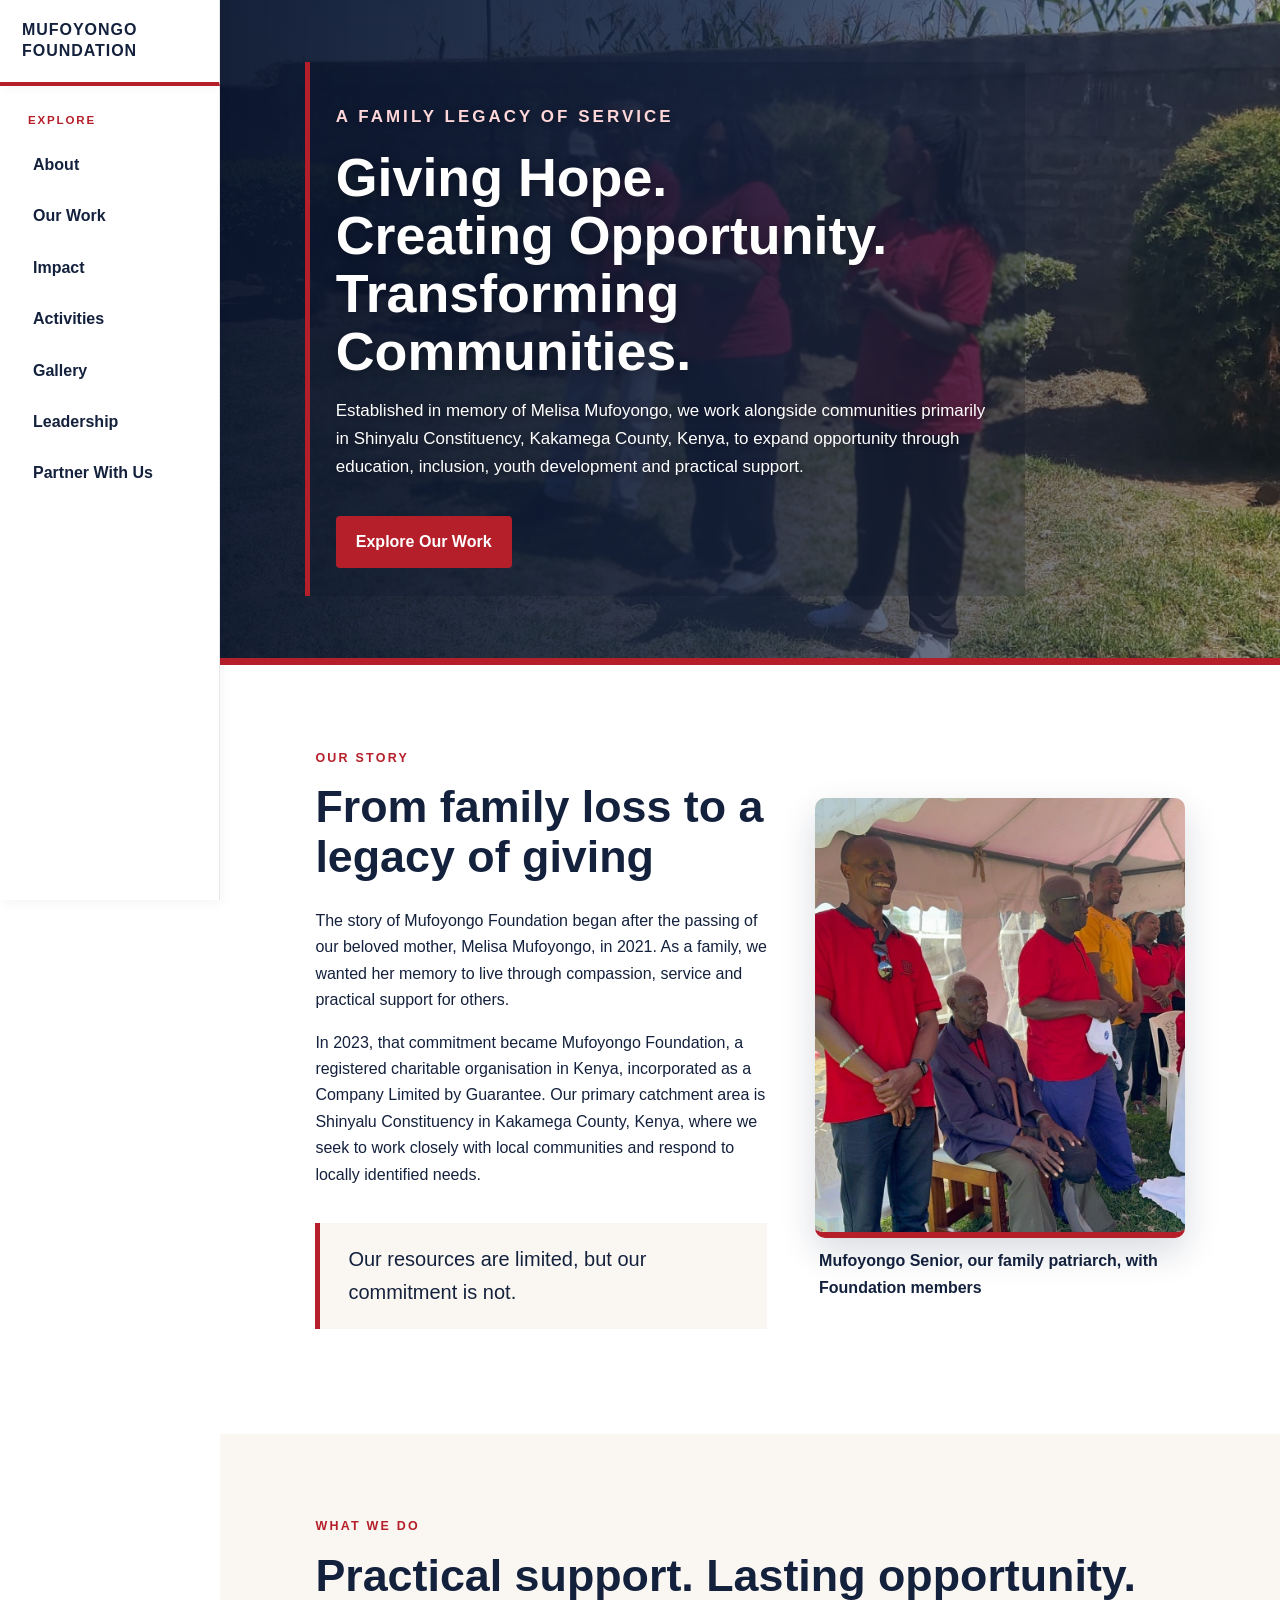
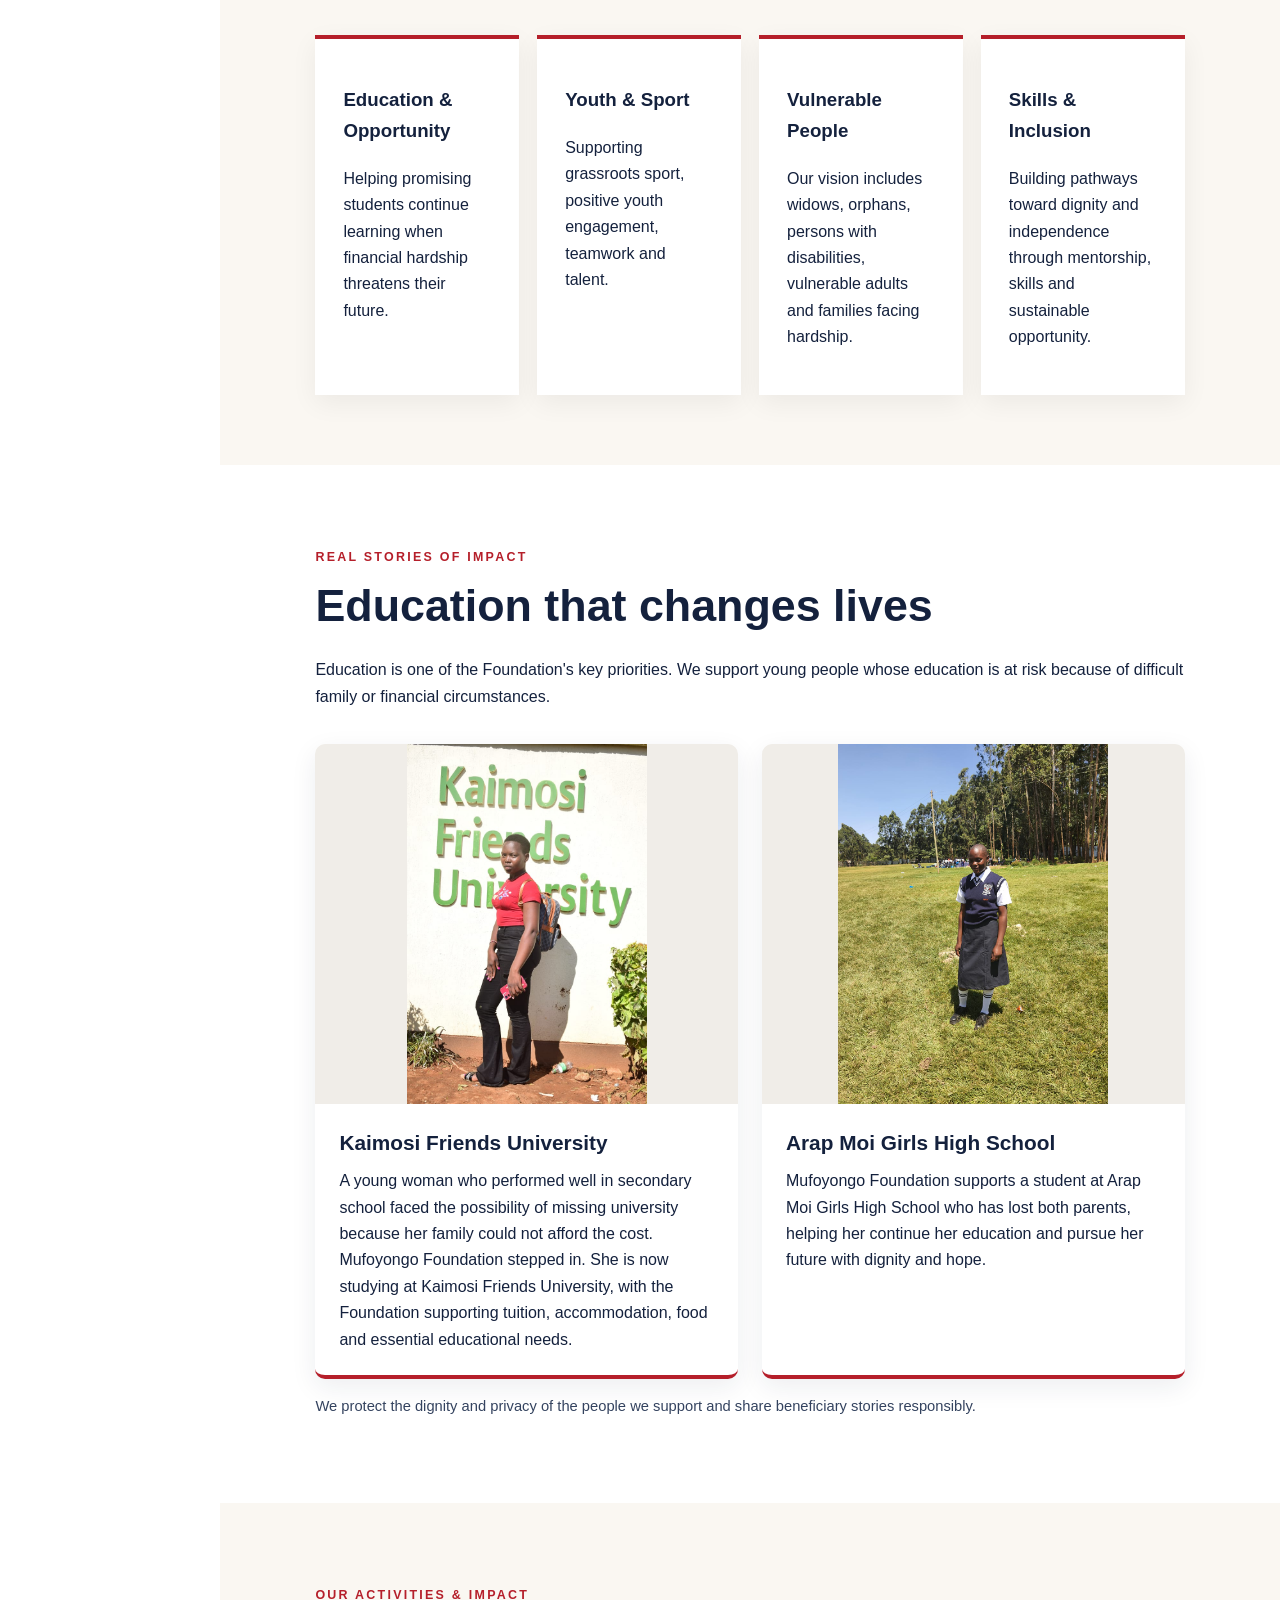
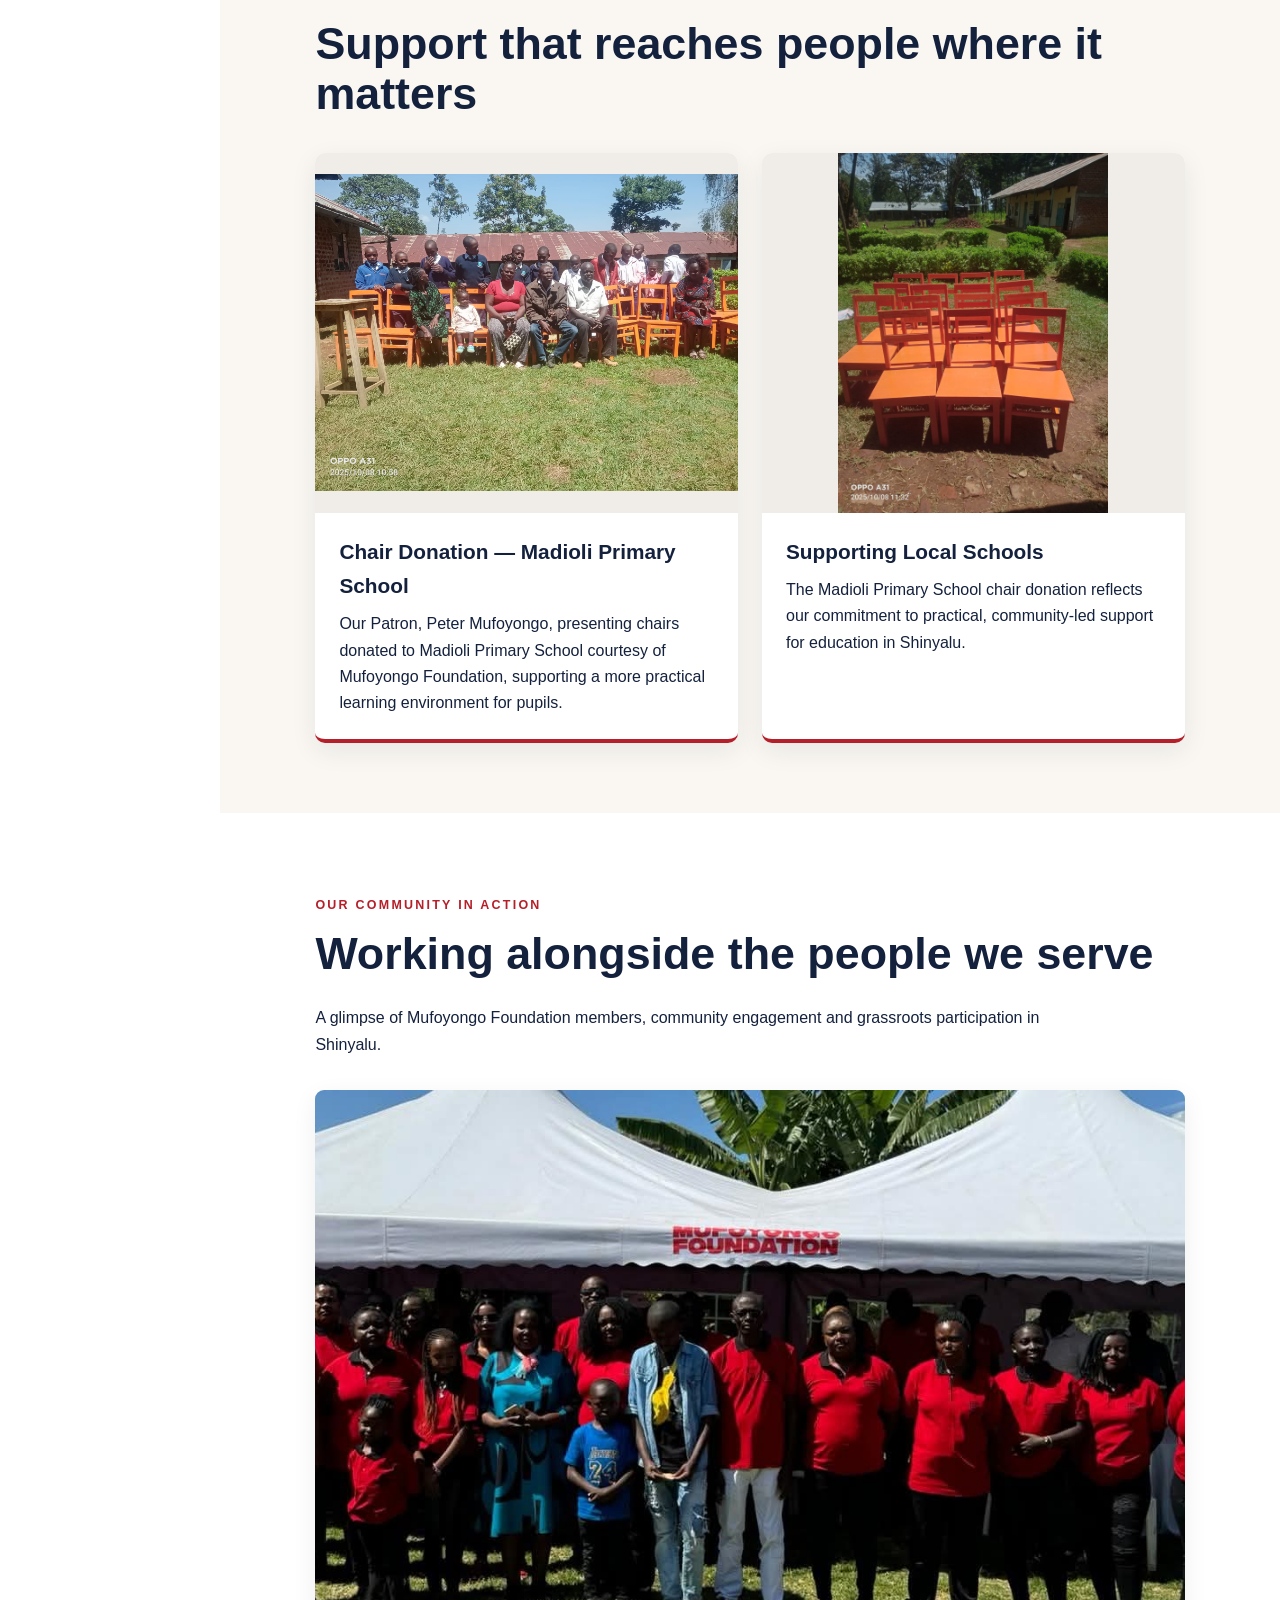
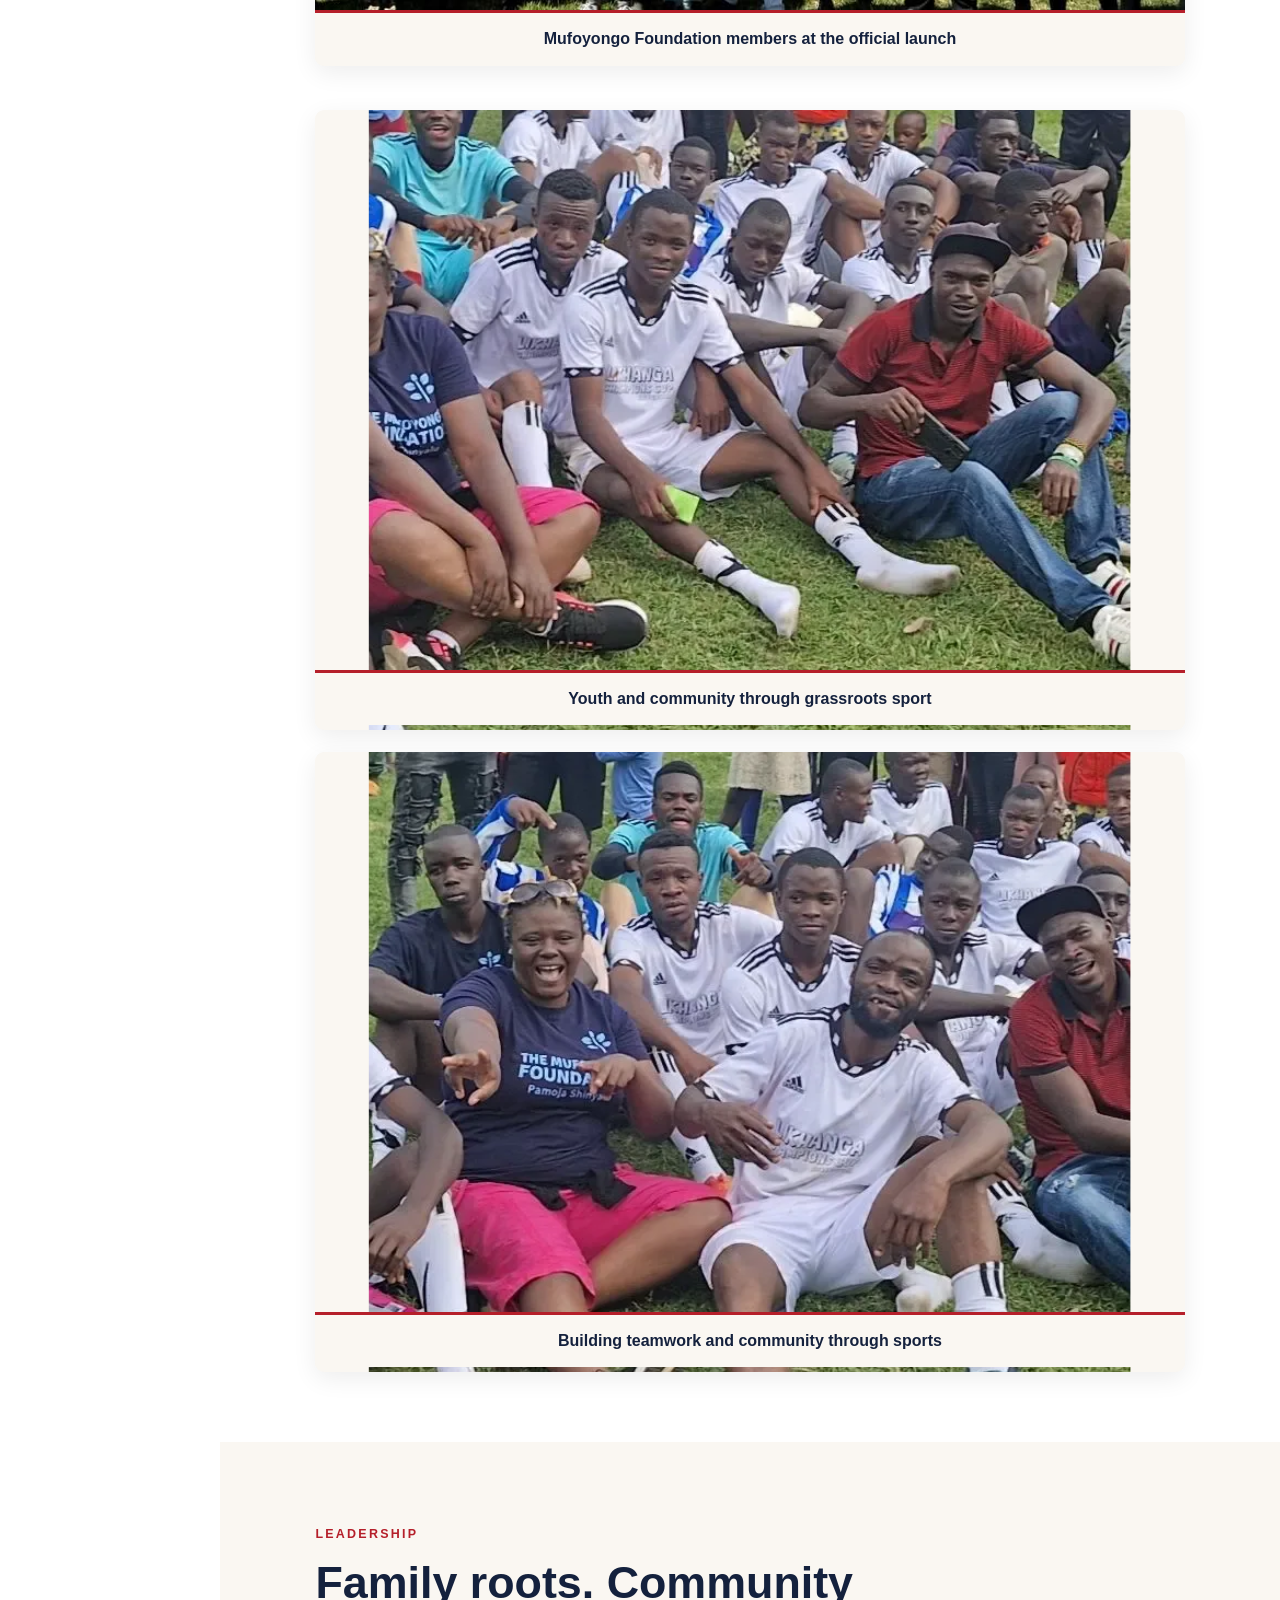
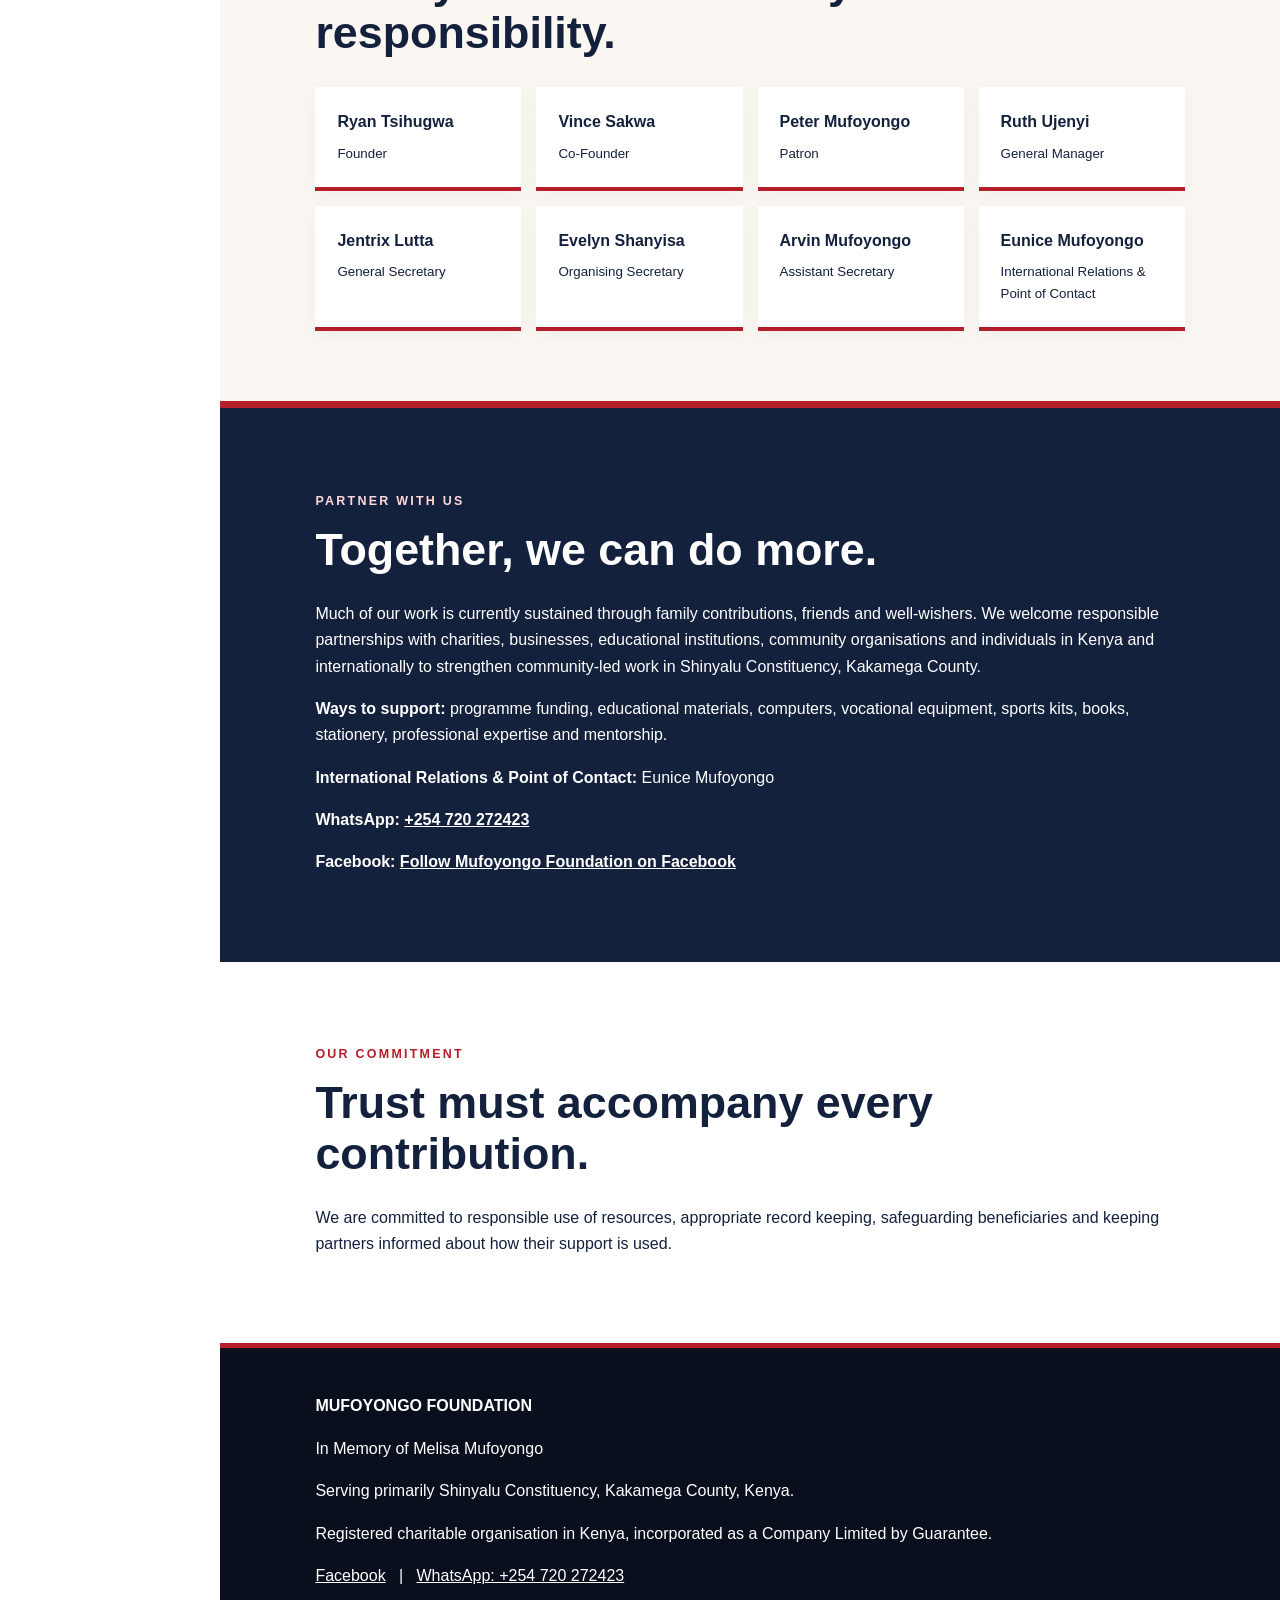
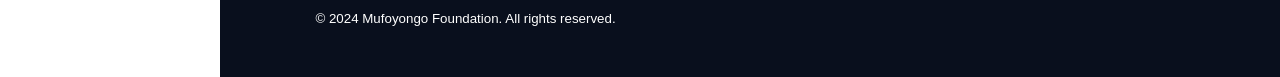
==== commit 2efe013f: "Improve foundation SEO title and non-profit description" ====
--- a/index.html
+++ b/index.html
@@ -1 +1 @@
-<!doctype html><html lang="en"><head><meta charset="utf-8"><meta name="viewport" content="width=device-width,initial-scale=1"><meta name="description" content="Mufoyongo Foundation is a registered charitable organisation in Kenya, incorporated as a Company Limited by Guarantee, serving communities primarily in Shinyalu Constituency, Kakamega County through education, inclusion, youth and community development."><title>Mufoyongo Foundation</title><link rel="stylesheet" href="style.css"></head><body><header><button class="menu-toggle" type="button" aria-label="Open menu" aria-controls="site-menu" aria-expanded="false"><span></span><span></span><span></span></button><div class="brand">MUFOYONGO FOUNDATION</div></header><div class="nav-overlay" aria-hidden="true"></div><aside class="side-nav" id="site-menu"><button class="menu-close" type="button" aria-label="Close menu">&times;</button><div class="side-nav-title">Explore</div><nav><a href="#about">About</a><a href="#work">Our Work</a><a href="#impact">Impact</a><a href="#activities">Activities</a><a href="#gallery">Gallery</a><a href="#leadership">Leadership</a><a href="#partner">Partner With Us</a></nav></aside><div class="site-content"><main><section class="hero"><div><p class="eyebrow">A FAMILY LEGACY OF SERVICE</p><h1>Giving Hope.<br>Creating Opportunity.<br>Transforming Communities.</h1><p>Established in memory of Melisa Mufoyongo, we work alongside communities primarily in Shinyalu Constituency, Kakamega County, Kenya, to expand opportunity through education, inclusion, youth development and practical support.</p><a class="btn" href="#work">Explore Our Work</a></div></section><section id="about"><div class="split"><div><p class="eyebrow">OUR STORY</p><h2>From family loss to a legacy of giving</h2><p>The story of Mufoyongo Foundation began after the passing of our beloved mother, Melisa Mufoyongo, in 2021. As a family, we wanted her memory to live through compassion, service and practical support for others.</p><p>In 2023, that commitment became Mufoyongo Foundation, a registered charitable organisation in Kenya, incorporated as a Company Limited by Guarantee. Our primary catchment area is Shinyalu Constituency in Kakamega County, Kenya, where we seek to work closely with local communities and respond to locally identified needs.</p><blockquote>Our resources are limited, but our commitment is not.</blockquote></div><figure class="feature-figure"><img class="feature-photo patriarch-feature" src="IMG-20261014-WA0013.jpg" alt="Mufoyongo Senior, family patriarch, seated with Mufoyongo Foundation members"><figcaption>Mufoyongo Senior, our family patriarch, with Foundation members</figcaption></figure></div></section><section id="work" class="soft"><p class="eyebrow">WHAT WE DO</p><h2>Practical support. Lasting opportunity.</h2><div class="cards"><article><h3>Education & Opportunity</h3><p>Helping promising students continue learning when financial hardship threatens their future.</p></article><article><h3>Youth & Sport</h3><p>Supporting grassroots sport, positive youth engagement, teamwork and talent.</p></article><article><h3>Vulnerable People</h3><p>Our vision includes widows, orphans, persons with disabilities, vulnerable adults and families facing hardship.</p></article><article><h3>Skills & Inclusion</h3><p>Building pathways toward dignity and independence through mentorship, skills and sustainable opportunity.</p></article></div></section><section id="impact"><p class="eyebrow">REAL STORIES OF IMPACT</p><h2>Education that changes lives</h2><p>Education is one of the Foundation's key priorities. We support young people whose education is at risk because of difficult family or financial circumstances.</p><div class="activity-grid"><article class="activity-card"><img src="IMG-20261009-WA0022.jpg" alt="Student supported by Mufoyongo Foundation at Kaimosi Friends University"><div><h3>Kaimosi Friends University</h3><p>A young woman who performed well in secondary school faced the possibility of missing university because her family could not afford the cost. Mufoyongo Foundation stepped in. She is now studying at Kaimosi Friends University, with the Foundation supporting tuition, accommodation, food and essential educational needs.</p></div></article><article class="activity-card"><img src="IMG-20261102-WA0014.jpg" alt="Student supported by Mufoyongo Foundation at Arap Moi Girls High School"><div><h3>Arap Moi Girls High School</h3><p>Mufoyongo Foundation supports a student at Arap Moi Girls High School who has lost both parents, helping her continue her education and pursue her future with dignity and hope.</p></div></article></div><p class="note">We protect the dignity and privacy of the people we support and share beneficiary stories responsibly.</p></section><section id="activities" class="soft"><p class="eyebrow">OUR ACTIVITIES & IMPACT</p><h2>Support that reaches people where it matters</h2><div class="activity-grid"><article class="activity-card"><img src="IMG-20261102-WA0009.jpg" alt="Peter Mufoyongo presenting chairs donated by Mufoyongo Foundation to Madioli Primary School"><div><h3>Chair Donation — Madioli Primary School</h3><p>Our Patron, Peter Mufoyongo, presenting chairs donated to Madioli Primary School courtesy of Mufoyongo Foundation, supporting a more practical learning environment for pupils.</p></div></article><article class="activity-card"><img src="IMG-20261102-WA0011.jpg" alt="Mufoyongo Foundation chair donation activity at Madioli Primary School"><div><h3>Supporting Local Schools</h3><p>The Madioli Primary School chair donation reflects our commitment to practical, community-led support for education in Shinyalu.</p></div></article></div></section><section id="gallery" class="gallery-section"><p class="eyebrow">OUR COMMUNITY IN ACTION</p><h2>Working alongside the people we serve</h2><p class="gallery-intro">A glimpse of Mufoyongo Foundation members, community engagement and grassroots participation in Shinyalu.</p><div class="gallery"><figure><img class="members-photo" src="IMG-20261102-WA0016.jpg" alt="Mufoyongo Foundation members at the official launch"><figcaption>Mufoyongo Foundation members at the official launch</figcaption></figure><figure class="gallery-spacer" aria-hidden="true"></figure><figure class="rotated-photo-frame"><img class="rotate-left" src="25f516f0b5b633e04be869a05771ec86.webp" alt="Mufoyongo Foundation youth and community sports activity"><figcaption>Youth and community through grassroots sport</figcaption></figure><figure class="rotated-photo-frame"><img class="rotate-left" src="651fce0d6d55ffa7c483a752df6c9d7b.webp" alt="Community sports activity supported by Mufoyongo Foundation"><figcaption>Building teamwork and community through sports</figcaption></figure></div></section><section id="leadership" class="soft"><p class="eyebrow">LEADERSHIP</p><h2>Family roots. Community responsibility.</h2><div class="leaders"><div><strong>Ryan Tsihugwa</strong><small>Founder</small></div><div><strong>Vince Sakwa</strong><small>Co-Founder</small></div><div><strong>Peter Mufoyongo</strong><small>Patron</small></div><div><strong>Ruth Ujenyi</strong><small>General Manager</small></div><div><strong>Jentrix Lutta</strong><small>General Secretary</small></div><div><strong>Evelyn Shanyisa</strong><small>Organising Secretary</small></div><div><strong>Arvin Mufoyongo</strong><small>Assistant Secretary</small></div><div><strong>Eunice Mufoyongo</strong><small>International Relations & Point of Contact</small></div></div></section><section id="partner" class="partner"><p class="eyebrow">PARTNER WITH US</p><h2>Together, we can do more.</h2><p>Much of our work is currently sustained through family contributions, friends and well-wishers. We welcome responsible partnerships with charities, businesses, educational institutions, community organisations and individuals in Kenya and internationally to strengthen community-led work in Shinyalu Constituency, Kakamega County.</p><p><strong>Ways to support:</strong> programme funding, educational materials, computers, vocational equipment, sports kits, books, stationery, professional expertise and mentorship.</p><p><strong>International Relations & Point of Contact:</strong> Eunice Mufoyongo</p><p><strong>WhatsApp:</strong> <a href="https://wa.me/254720272423" target="_blank" rel="noopener">+254 720 272423</a></p><p><strong>Facebook:</strong> <a href="https://www.facebook.com/share/1K9yjSeUjF/" target="_blank" rel="noopener">Follow Mufoyongo Foundation on Facebook</a></p></section><section><p class="eyebrow">OUR COMMITMENT</p><h2>Trust must accompany every contribution.</h2><p>We are committed to responsible use of resources, appropriate record keeping, safeguarding beneficiaries and keeping partners informed about how their support is used.</p></section></main><footer><strong>MUFOYONGO FOUNDATION</strong><p>In Memory of Melisa Mufoyongo</p><p>Serving primarily Shinyalu Constituency, Kakamega County, Kenya.</p><p>Registered charitable organisation in Kenya, incorporated as a Company Limited by Guarantee.</p><p><a href="https://www.facebook.com/share/1K9yjSeUjF/" target="_blank" rel="noopener">Facebook</a> &nbsp; | &nbsp; <a href="https://wa.me/254720272423" target="_blank" rel="noopener">WhatsApp: +254 720 272423</a></p><small>© 2024 Mufoyongo Foundation. All rights reserved.</small></footer></div><script>(function(){const toggle=document.querySelector('.menu-toggle'),menu=document.querySelector('.side-nav'),closeBtn=document.querySelector('.menu-close'),overlay=document.querySelector('.nav-overlay'),links=menu.querySelectorAll('a');function openMenu(){menu.classList.add('open');overlay.classList.add('open');document.body.classList.add('menu-open');toggle.setAttribute('aria-expanded','true')}function closeMenu(){menu.classList.remove('open');overlay.classList.remove('open');document.body.classList.remove('menu-open');toggle.setAttribute('aria-expanded','false')}toggle.addEventListener('click',openMenu);closeBtn.addEventListener('click',closeMenu);overlay.addEventListener('click',closeMenu);links.forEach(link=>link.addEventListener('click',closeMenu));document.addEventListener('keydown',e=>{if(e.key==='Escape')closeMenu()});window.addEventListener('resize',()=>{if(window.innerWidth>900)closeMenu()})})();</script></body></html>+<!doctype html><html lang="en"><head><meta charset="utf-8"><meta name="viewport" content="width=device-width,initial-scale=1"><meta name="description" content="Mufoyongo Foundation is a registered non-profit organisation supporting education, youth empowerment, vulnerable families, persons with disabilities and community development in Shinyalu Constituency, Kakamega County, Kenya."><title>Mufoyongo Foundation | Non-Profit Organisation in Shinyalu, Kenya</title><link rel="stylesheet" href="style.css"></head><body><header><button class="menu-toggle" type="button" aria-label="Open menu" aria-controls="site-menu" aria-expanded="false"><span></span><span></span><span></span></button><div class="brand">MUFOYONGO FOUNDATION</div></header><div class="nav-overlay" aria-hidden="true"></div><aside class="side-nav" id="site-menu"><button class="menu-close" type="button" aria-label="Close menu">&times;</button><div class="side-nav-title">Explore</div><nav><a href="#about">About</a><a href="#work">Our Work</a><a href="#impact">Impact</a><a href="#activities">Activities</a><a href="#gallery">Gallery</a><a href="#leadership">Leadership</a><a href="#partner">Partner With Us</a></nav></aside><div class="site-content"><main><section class="hero"><div><p class="eyebrow">A FAMILY LEGACY OF SERVICE</p><h1>Giving Hope.<br>Creating Opportunity.<br>Transforming Communities.</h1><p>Established in memory of Melisa Mufoyongo, we work alongside communities primarily in Shinyalu Constituency, Kakamega County, Kenya, to expand opportunity through education, inclusion, youth development and practical support.</p><a class="btn" href="#work">Explore Our Work</a></div></section><section id="about"><div class="split"><div><p class="eyebrow">OUR STORY</p><h2>From family loss to a legacy of giving</h2><p>The story of Mufoyongo Foundation began after the passing of our beloved mother, Melisa Mufoyongo, in 2021. As a family, we wanted her memory to live through compassion, service and practical support for others.</p><p>In 2023, that commitment became Mufoyongo Foundation, a registered charitable organisation in Kenya, incorporated as a Company Limited by Guarantee. Our primary catchment area is Shinyalu Constituency in Kakamega County, Kenya, where we seek to work closely with local communities and respond to locally identified needs.</p><blockquote>Our resources are limited, but our commitment is not.</blockquote></div><figure class="feature-figure"><img class="feature-photo patriarch-feature" src="IMG-20261014-WA0013.jpg" alt="Mufoyongo Senior, family patriarch, seated with Mufoyongo Foundation members"><figcaption>Mufoyongo Senior, our family patriarch, with Foundation members</figcaption></figure></div></section><section id="work" class="soft"><p class="eyebrow">WHAT WE DO</p><h2>Practical support. Lasting opportunity.</h2><div class="cards"><article><h3>Education & Opportunity</h3><p>Helping promising students continue learning when financial hardship threatens their future.</p></article><article><h3>Youth & Sport</h3><p>Supporting grassroots sport, positive youth engagement, teamwork and talent.</p></article><article><h3>Vulnerable People</h3><p>Our vision includes widows, orphans, persons with disabilities, vulnerable adults and families facing hardship.</p></article><article><h3>Skills & Inclusion</h3><p>Building pathways toward dignity and independence through mentorship, skills and sustainable opportunity.</p></article></div></section><section id="impact"><p class="eyebrow">REAL STORIES OF IMPACT</p><h2>Education that changes lives</h2><p>Education is one of the Foundation's key priorities. We support young people whose education is at risk because of difficult family or financial circumstances.</p><div class="activity-grid"><article class="activity-card"><img src="IMG-20261009-WA0022.jpg" alt="Student supported by Mufoyongo Foundation at Kaimosi Friends University"><div><h3>Kaimosi Friends University</h3><p>A young woman who performed well in secondary school faced the possibility of missing university because her family could not afford the cost. Mufoyongo Foundation stepped in. She is now studying at Kaimosi Friends University, with the Foundation supporting tuition, accommodation, food and essential educational needs.</p></div></article><article class="activity-card"><img src="IMG-20261102-WA0014.jpg" alt="Student supported by Mufoyongo Foundation at Arap Moi Girls High School"><div><h3>Arap Moi Girls High School</h3><p>Mufoyongo Foundation supports a student at Arap Moi Girls High School who has lost both parents, helping her continue her education and pursue her future with dignity and hope.</p></div></article></div><p class="note">We protect the dignity and privacy of the people we support and share beneficiary stories responsibly.</p></section><section id="activities" class="soft"><p class="eyebrow">OUR ACTIVITIES & IMPACT</p><h2>Support that reaches people where it matters</h2><div class="activity-grid"><article class="activity-card"><img src="IMG-20261102-WA0009.jpg" alt="Peter Mufoyongo presenting chairs donated by Mufoyongo Foundation to Madioli Primary School"><div><h3>Chair Donation — Madioli Primary School</h3><p>Our Patron, Peter Mufoyongo, presenting chairs donated to Madioli Primary School courtesy of Mufoyongo Foundation, supporting a more practical learning environment for pupils.</p></div></article><article class="activity-card"><img src="IMG-20261102-WA0011.jpg" alt="Mufoyongo Foundation chair donation activity at Madioli Primary School"><div><h3>Supporting Local Schools</h3><p>The Madioli Primary School chair donation reflects our commitment to practical, community-led support for education in Shinyalu.</p></div></article></div></section><section id="gallery" class="gallery-section"><p class="eyebrow">OUR COMMUNITY IN ACTION</p><h2>Working alongside the people we serve</h2><p class="gallery-intro">A glimpse of Mufoyongo Foundation members, community engagement and grassroots participation in Shinyalu.</p><div class="gallery"><figure><img class="members-photo" src="IMG-20261102-WA0016.jpg" alt="Mufoyongo Foundation members at the official launch"><figcaption>Mufoyongo Foundation members at the official launch</figcaption></figure><figure class="gallery-spacer" aria-hidden="true"></figure><figure class="rotated-photo-frame"><img class="rotate-left" src="25f516f0b5b633e04be869a05771ec86.webp" alt="Mufoyongo Foundation youth and community sports activity"><figcaption>Youth and community through grassroots sport</figcaption></figure><figure class="rotated-photo-frame"><img class="rotate-left" src="651fce0d6d55ffa7c483a752df6c9d7b.webp" alt="Community sports activity supported by Mufoyongo Foundation"><figcaption>Building teamwork and community through sports</figcaption></figure></div></section><section id="leadership" class="soft"><p class="eyebrow">LEADERSHIP</p><h2>Family roots. Community responsibility.</h2><div class="leaders"><div><strong>Ryan Tsihugwa</strong><small>Founder</small></div><div><strong>Vince Sakwa</strong><small>Co-Founder</small></div><div><strong>Peter Mufoyongo</strong><small>Patron</small></div><div><strong>Ruth Ujenyi</strong><small>General Manager</small></div><div><strong>Jentrix Lutta</strong><small>General Secretary</small></div><div><strong>Evelyn Shanyisa</strong><small>Organising Secretary</small></div><div><strong>Arvin Mufoyongo</strong><small>Assistant Secretary</small></div><div><strong>Eunice Mufoyongo</strong><small>International Relations & Point of Contact</small></div></div></section><section id="partner" class="partner"><p class="eyebrow">PARTNER WITH US</p><h2>Together, we can do more.</h2><p>Much of our work is currently sustained through family contributions, friends and well-wishers. We welcome responsible partnerships with charities, businesses, educational institutions, community organisations and individuals in Kenya and internationally to strengthen community-led work in Shinyalu Constituency, Kakamega County.</p><p><strong>Ways to support:</strong> programme funding, educational materials, computers, vocational equipment, sports kits, books, stationery, professional expertise and mentorship.</p><p><strong>International Relations & Point of Contact:</strong> Eunice Mufoyongo</p><p><strong>WhatsApp:</strong> <a href="https://wa.me/254720272423" target="_blank" rel="noopener">+254 720 272423</a></p><p><strong>Facebook:</strong> <a href="https://www.facebook.com/share/1K9yjSeUjF/" target="_blank" rel="noopener">Follow Mufoyongo Foundation on Facebook</a></p></section><section><p class="eyebrow">OUR COMMITMENT</p><h2>Trust must accompany every contribution.</h2><p>We are committed to responsible use of resources, appropriate record keeping, safeguarding beneficiaries and keeping partners informed about how their support is used.</p></section></main><footer><strong>MUFOYONGO FOUNDATION</strong><p>In Memory of Melisa Mufoyongo</p><p>Serving primarily Shinyalu Constituency, Kakamega County, Kenya.</p><p>Registered charitable organisation in Kenya, incorporated as a Company Limited by Guarantee.</p><p><a href="https://www.facebook.com/share/1K9yjSeUjF/" target="_blank" rel="noopener">Facebook</a> &nbsp; | &nbsp; <a href="https://wa.me/254720272423" target="_blank" rel="noopener">WhatsApp: +254 720 272423</a></p><small>© 2024 Mufoyongo Foundation. All rights reserved.</small></footer></div><script>(function(){const toggle=document.querySelector('.menu-toggle'),menu=document.querySelector('.side-nav'),closeBtn=document.querySelector('.menu-close'),overlay=document.querySelector('.nav-overlay'),links=menu.querySelectorAll('a');function openMenu(){menu.classList.add('open');overlay.classList.add('open');document.body.classList.add('menu-open');toggle.setAttribute('aria-expanded','true')}function closeMenu(){menu.classList.remove('open');overlay.classList.remove('open');document.body.classList.remove('menu-open');toggle.setAttribute('aria-expanded','false')}toggle.addEventListener('click',openMenu);closeBtn.addEventListener('click',closeMenu);overlay.addEventListener('click',closeMenu);links.forEach(link=>link.addEventListener('click',closeMenu));document.addEventListener('keydown',e=>{if(e.key==='Escape')closeMenu()});window.addEventListener('resize',()=>{if(window.innerWidth>900)closeMenu()})})();</script></body></html>
--- a/style.css
+++ b/style.css
@@ -1 +1 @@
-*{box-sizing:border-box}html{scroll-behavior:smooth}:root{--red:#b51f2a;--deep-red:#74131b;--navy:#14213d;--cream:#faf7f2;--ink:#14213d;--muted:#34435f}body{margin:0;font-family:Arial,Helvetica,sans-serif;color:var(--navy);line-height:1.65;background:#fff}header{position:fixed;top:0;left:0;width:220px;height:86px;z-index:20;background:#fff;display:flex;align-items:center;padding:16px 22px;border-bottom:4px solid var(--red);border-right:1px solid #e5e7eb;box-shadow:2px 0 12px rgba(0,0,0,.05)}.brand{font-weight:800;letter-spacing:.06em;color:var(--navy);line-height:1.3}.menu-toggle,.menu-close,.nav-overlay{display:none}.side-nav{position:fixed;left:0;top:86px;bottom:0;width:220px;z-index:19;background:#fff;border-right:1px solid #e5e7eb;padding:25px 18px;box-shadow:2px 4px 12px rgba(0,0,0,.04);overflow-y:auto}.side-nav-title{font-size:.72rem;font-weight:800;letter-spacing:.16em;color:var(--red);text-transform:uppercase;padding:0 10px 12px}.side-nav nav{display:flex;flex-direction:column;gap:5px}.side-nav nav a{display:block;color:var(--navy);text-decoration:none;font-weight:700;padding:10px 12px;border-radius:6px;border-left:3px solid transparent}.side-nav nav a:hover{color:var(--red);background:var(--cream);border-left-color:var(--red)}.site-content{margin-left:220px}.hero{min-height:66vh;display:flex;align-items:center;padding:62px 8%;background:linear-gradient(90deg,rgba(9,20,45,.94) 0%,rgba(20,33,61,.84) 48%,rgba(20,33,61,.34) 100%),url('IMG-20261014-WA0017.jpg') center 38%/cover no-repeat;color:#fff;border-bottom:7px solid var(--red)}.hero>div{max-width:720px;padding:24px 26px 28px;border-left:5px solid var(--red);background:rgba(8,18,39,.18);backdrop-filter:blur(1px)}.hero h1{font-size:clamp(2rem,4.2vw,3.55rem);line-height:1.08;margin:.22em 0;font-weight:800;color:#fff;text-shadow:0 2px 12px rgba(0,0,0,.35)}.hero p{max-width:680px;font-size:1.06rem;color:#fff;text-shadow:0 1px 7px rgba(0,0,0,.3)}.eyebrow{font-size:.78rem;font-weight:800;letter-spacing:.18em;color:var(--red)}.hero .eyebrow,.partner .eyebrow{color:#ffd7d9}.btn{display:inline-block;margin-top:18px;padding:13px 20px;background:var(--red);color:#fff;text-decoration:none;font-weight:700;border-radius:4px}.btn:hover{background:#d12a37}section{padding:70px 9%;scroll-margin-top:20px}section p{color:var(--navy)}section h2{font-size:clamp(1.85rem,3.5vw,3rem);line-height:1.12;max-width:850px;margin:.25em 0 .6em;color:var(--navy)}.soft{background:var(--cream)}.split{display:grid;grid-template-columns:minmax(0,1.1fr) minmax(300px,.9fr);gap:48px;align-items:center}.feature-figure{margin:0}.feature-figure figcaption{padding:10px 4px 0;font-weight:700;color:var(--navy)}.feature-photo{display:block;width:100%;height:440px;object-fit:cover;border-radius:10px;box-shadow:0 14px 35px rgba(20,33,61,.16);border-bottom:6px solid var(--red)}.patriarch-feature{object-position:center 30%}.cards{display:grid;grid-template-columns:repeat(4,1fr);gap:18px;margin-top:35px}.cards article{background:#fff;padding:28px;border-top:4px solid var(--red);box-shadow:0 8px 25px rgba(0,0,0,.06)}.cards h3,.cards p{color:var(--navy)}blockquote{margin:35px 0;padding:20px 28px;border-left:5px solid var(--red);background:var(--cream);font-size:1.25rem;color:var(--navy)}.note{font-size:.92rem;color:var(--muted)}.activity-grid{display:grid;grid-template-columns:repeat(2,1fr);gap:24px;margin-top:34px}.activity-card{background:#fff;border-radius:10px;overflow:hidden;box-shadow:0 8px 26px rgba(20,33,61,.08);border-bottom:4px solid var(--red)}.activity-card img{display:block;width:100%;height:360px;object-fit:contain;background:#f0ede8}.activity-card div{padding:22px 24px}.activity-card h3{margin:0 0 8px;color:var(--navy);font-size:1.3rem}.activity-card p{margin:0}.gallery-section{background:#fff}.gallery-intro{max-width:760px}.gallery{display:grid;grid-template-columns:repeat(2,1fr);gap:22px;margin-top:32px}.gallery figure{margin:0;background:var(--cream);border-radius:9px;overflow:hidden;box-shadow:0 7px 24px rgba(0,0,0,.07)}.gallery img{display:block;width:100%;height:330px;object-fit:cover}.gallery img.members-photo{object-fit:contain;object-position:center;background:#111;height:390px}.gallery .rotated-photo-frame{position:relative;padding-top:0}.gallery .rotated-photo-frame img.rotate-left{height:430px;object-fit:contain;background:#111;transform:rotate(-90deg) scale(.76)}.gallery figcaption{padding:13px 17px;font-weight:700;color:var(--navy);border-top:3px solid var(--red)}.leaders{display:grid;grid-template-columns:repeat(4,1fr);gap:15px;margin-top:30px}.leaders div{background:#fff;padding:22px;border-bottom:4px solid var(--red);box-shadow:0 5px 18px rgba(0,0,0,.04)}.leaders strong,.leaders small{display:block}.leaders strong{color:var(--navy)}.leaders small{margin-top:7px;color:var(--navy)}.partner{background:var(--navy);color:#fff;border-top:7px solid var(--red)}.partner h2,.partner p{color:#fff}.partner a{color:#fff;font-weight:700}footer{padding:45px 9%;background:#090f1d;color:#fff;border-top:5px solid var(--red)}footer p,footer small{color:#fff}footer a{color:#fff}@media(max-width:900px){body.menu-open{overflow:hidden}header{position:sticky;top:0;width:100%;height:70px;border-right:0;padding:12px 6%;padding-left:72px;z-index:50}.menu-toggle{display:flex;position:absolute;left:18px;top:50%;transform:translateY(-50%);width:42px;height:42px;border:0;border-radius:7px;background:var(--navy);color:#fff;align-items:center;justify-content:center;flex-direction:column;gap:5px;cursor:pointer}.menu-toggle span{display:block;width:22px;height:2px;background:#fff}.menu-close{display:flex;position:absolute;right:18px;top:17px;width:40px;height:40px;border:0;background:transparent;color:var(--navy);font-size:2rem;line-height:1;align-items:center;justify-content:center;cursor:pointer}.nav-overlay{display:block;position:fixed;inset:0;background:rgba(9,15,29,.58);z-index:58;opacity:0;visibility:hidden;transition:opacity .25s ease,visibility .25s ease}.nav-overlay.open{opacity:1;visibility:visible}.side-nav{position:fixed;left:0;top:0;bottom:0;width:min(82vw,320px);height:100dvh;z-index:60;padding:76px 22px 28px;border-right:0;border-bottom:0;overflow-y:auto;white-space:normal;transform:translateX(-105%);transition:transform .28s ease;box-shadow:6px 0 28px rgba(0,0,0,.18)}.side-nav.open{transform:translateX(0)}.side-nav-title{display:block;padding:0 12px 14px}.side-nav nav{display:flex;flex-direction:column;gap:6px;min-width:0}.side-nav nav a{padding:12px;border-left:3px solid transparent;border-bottom:0}.side-nav nav a:hover{border-left-color:var(--red);border-bottom:0}.site-content{margin-left:0}.cards{grid-template-columns:1fr 1fr}.leaders{grid-template-columns:1fr 1fr}.activity-grid{grid-template-columns:1fr}.hero{min-height:58vh;background-position:center}.split{grid-template-columns:1fr;gap:28px}.feature-photo{height:390px}.gallery img.members-photo{height:360px}.gallery .rotated-photo-frame img.rotate-left{height:440px;transform:rotate(-90deg) scale(.78)}.activity-card img{height:auto;max-height:520px}}@media(max-width:560px){header{height:64px;padding:10px 5%;padding-left:68px}.menu-toggle{left:14px;width:40px;height:40px}.brand{font-size:.9rem}.side-nav{width:min(86vw,300px)}section{padding:52px 7%}.hero{padding:45px 7%;min-height:58vh;background:linear-gradient(90deg,rgba(9,20,45,.94),rgba(20,33,61,.64)),url('IMG-20261014-WA0017.jpg') center/cover no-repeat}.hero>div{padding:18px 16px}.cards,.leaders,.gallery{grid-template-columns:1fr}.hero h1{font-size:2rem}.feature-photo{height:340px}.patriarch-feature{object-position:center 25%}.gallery img{height:260px}.gallery img.members-photo{height:auto;max-height:520px}.gallery .rotated-photo-frame img.rotate-left{height:360px;transform:rotate(-90deg) scale(.78)}.activity-card img{height:auto;max-height:480px}}+*{box-sizing:border-box}html{scroll-behavior:smooth}:root{--red:#b51f2a;--deep-red:#74131b;--navy:#14213d;--cream:#faf7f2;--ink:#14213d;--muted:#34435f}body{margin:0;font-family:Arial,Helvetica,sans-serif;color:var(--navy);line-height:1.65;background:#fff}header{position:fixed;top:0;left:0;width:220px;height:86px;z-index:20;background:#fff;display:flex;align-items:center;padding:16px 22px;border-bottom:4px solid var(--red);border-right:1px solid #e5e7eb;box-shadow:2px 0 12px rgba(0,0,0,.05)}.brand{font-weight:800;letter-spacing:.06em;color:var(--navy);line-height:1.3}.menu-toggle,.menu-close,.nav-overlay{display:none}.side-nav{position:fixed;left:0;top:86px;bottom:0;width:220px;z-index:19;background:#fff;border-right:1px solid #e5e7eb;padding:25px 18px;box-shadow:2px 4px 12px rgba(0,0,0,.04);overflow-y:auto}.side-nav-title{font-size:.72rem;font-weight:800;letter-spacing:.16em;color:var(--red);text-transform:uppercase;padding:0 10px 12px}.side-nav nav{display:flex;flex-direction:column;gap:5px}.side-nav nav a{display:block;color:var(--navy);text-decoration:none;font-weight:700;padding:10px 12px;border-radius:6px;border-left:3px solid transparent}.side-nav nav a:hover{color:var(--red);background:var(--cream);border-left-color:var(--red)}.site-content{margin-left:220px}.hero{min-height:66vh;display:flex;align-items:center;padding:62px 8%;background:linear-gradient(90deg,rgba(9,20,45,.94) 0%,rgba(20,33,61,.84) 48%,rgba(20,33,61,.34) 100%),url('IMG-20261014-WA0017.jpg') center 38%/cover no-repeat;color:#fff;border-bottom:7px solid var(--red)}.hero>div{max-width:720px;padding:24px 26px 28px;border-left:5px solid var(--red);background:rgba(8,18,39,.18);backdrop-filter:blur(1px)}.hero h1{font-size:clamp(2rem,4.2vw,3.55rem);line-height:1.08;margin:.22em 0;font-weight:800;color:#fff;text-shadow:0 2px 12px rgba(0,0,0,.35)}.hero p{max-width:680px;font-size:1.06rem;color:#fff;text-shadow:0 1px 7px rgba(0,0,0,.3)}.eyebrow{font-size:.78rem;font-weight:800;letter-spacing:.18em;color:var(--red)}.hero .eyebrow,.partner .eyebrow{color:#ffd7d9}.btn{display:inline-block;margin-top:18px;padding:13px 20px;background:var(--red);color:#fff;text-decoration:none;font-weight:700;border-radius:4px}.btn:hover{background:#d12a37}section{padding:70px 9%;scroll-margin-top:20px}section p{color:var(--navy)}section h2{font-size:clamp(1.85rem,3.5vw,3rem);line-height:1.12;max-width:850px;margin:.25em 0 .6em;color:var(--navy)}.soft{background:var(--cream)}.split{display:grid;grid-template-columns:minmax(0,1.1fr) minmax(300px,.9fr);gap:48px;align-items:center}.feature-figure{margin:0}.feature-figure figcaption{padding:10px 4px 0;font-weight:700;color:var(--navy)}.feature-photo{display:block;width:100%;height:440px;object-fit:cover;border-radius:10px;box-shadow:0 14px 35px rgba(20,33,61,.16);border-bottom:6px solid var(--red)}.patriarch-feature{object-position:center 30%}.cards{display:grid;grid-template-columns:repeat(4,1fr);gap:18px;margin-top:35px}.cards article{background:#fff;padding:28px;border-top:4px solid var(--red);box-shadow:0 8px 25px rgba(0,0,0,.06)}.cards h3,.cards p{color:var(--navy)}blockquote{margin:35px 0;padding:20px 28px;border-left:5px solid var(--red);background:var(--cream);font-size:1.25rem;color:var(--navy)}.note{font-size:.92rem;color:var(--muted)}.activity-grid{display:grid;grid-template-columns:repeat(2,1fr);gap:24px;margin-top:34px}.activity-card{background:#fff;border-radius:10px;overflow:hidden;box-shadow:0 8px 26px rgba(20,33,61,.08);border-bottom:4px solid var(--red)}.activity-card img{display:block;width:100%;height:360px;object-fit:contain;background:#f0ede8}.activity-card div{padding:22px 24px}.activity-card h3{margin:0 0 8px;color:var(--navy);font-size:1.3rem}.activity-card p{margin:0}.gallery-section{background:#fff}.gallery-intro{max-width:760px}.gallery{display:grid;grid-template-columns:repeat(2,1fr);gap:22px;margin-top:32px}.gallery figure{margin:0;background:var(--cream);border-radius:9px;overflow:hidden;box-shadow:0 7px 24px rgba(0,0,0,.07);grid-column:1/-1}.gallery img{display:block;width:100%;height:330px;object-fit:cover}.gallery img.members-photo{width:100%;height:520px;object-fit:cover;object-position:center;background:var(--cream)}.gallery .rotated-photo-frame{position:relative;padding-top:0;height:620px;display:flex;flex-direction:column;overflow:hidden}.gallery .rotated-photo-frame img.rotate-left{width:100%;height:560px;object-fit:cover;object-position:center;background:var(--cream);transform:rotate(-90deg) scale(1.36)}.gallery figcaption{padding:13px 17px;font-weight:700;color:var(--navy);border-top:3px solid var(--red);text-align:center;position:relative;z-index:2;background:var(--cream)}.leaders{display:grid;grid-template-columns:repeat(4,1fr);gap:15px;margin-top:30px}.leaders div{background:#fff;padding:22px;border-bottom:4px solid var(--red);box-shadow:0 5px 18px rgba(0,0,0,.04)}.leaders strong,.leaders small{display:block}.leaders strong{color:var(--navy)}.leaders small{margin-top:7px;color:var(--navy)}.partner{background:var(--navy);color:#fff;border-top:7px solid var(--red)}.partner h2,.partner p{color:#fff}.partner a{color:#fff;font-weight:700}footer{padding:45px 9%;background:#090f1d;color:#fff;border-top:5px solid var(--red)}footer p,footer small{color:#fff}footer a{color:#fff}@media(max-width:900px){body.menu-open{overflow:hidden}header{position:sticky;top:0;width:100%;height:70px;border-right:0;padding:12px 6%;padding-left:72px;z-index:50}.menu-toggle{display:flex;position:absolute;left:18px;top:50%;transform:translateY(-50%);width:42px;height:42px;border:0;border-radius:7px;background:var(--navy);color:#fff;align-items:center;justify-content:center;flex-direction:column;gap:5px;cursor:pointer}.menu-toggle span{display:block;width:22px;height:2px;background:#fff}.menu-close{display:flex;position:absolute;right:18px;top:17px;width:40px;height:40px;border:0;background:transparent;color:var(--navy);font-size:2rem;line-height:1;align-items:center;justify-content:center;cursor:pointer}.nav-overlay{display:block;position:fixed;inset:0;background:rgba(9,15,29,.58);z-index:58;opacity:0;visibility:hidden;transition:opacity .25s ease,visibility .25s ease}.nav-overlay.open{opacity:1;visibility:visible}.side-nav{position:fixed;left:0;top:0;bottom:0;width:min(82vw,320px);height:100dvh;z-index:60;padding:76px 22px 28px;border-right:0;border-bottom:0;overflow-y:auto;white-space:normal;transform:translateX(-105%);transition:transform .28s ease;box-shadow:6px 0 28px rgba(0,0,0,.18)}.side-nav.open{transform:translateX(0)}.side-nav-title{display:block;padding:0 12px 14px}.side-nav nav{display:flex;flex-direction:column;gap:6px;min-width:0}.side-nav nav a{padding:12px;border-left:3px solid transparent;border-bottom:0}.side-nav nav a:hover{border-left-color:var(--red);border-bottom:0}.site-content{margin-left:0}.cards{grid-template-columns:1fr 1fr}.leaders{grid-template-columns:1fr 1fr}.activity-grid{grid-template-columns:1fr}.hero{min-height:58vh;background-position:center}.split{grid-template-columns:1fr;gap:28px}.feature-photo{height:390px}.gallery img.members-photo{height:440px;object-fit:cover}.gallery .rotated-photo-frame{height:560px}.gallery .rotated-photo-frame img.rotate-left{height:500px;transform:rotate(-90deg) scale(1.3)}.activity-card img{height:auto;max-height:520px}}@media(max-width:560px){header{height:64px;padding:10px 5%;padding-left:68px}.menu-toggle{left:14px;width:40px;height:40px}.brand{font-size:.9rem}.side-nav{width:min(86vw,300px)}section{padding:52px 7%}.hero{padding:45px 7%;min-height:58vh;background:linear-gradient(90deg,rgba(9,20,45,.94),rgba(20,33,61,.64)),url('IMG-20261014-WA0017.jpg') center/cover no-repeat}.hero>div{padding:18px 16px}.cards,.leaders,.gallery{grid-template-columns:1fr}.gallery figure{grid-column:auto}.hero h1{font-size:2rem}.feature-photo{height:340px}.patriarch-feature{object-position:center 25%}.gallery img{height:260px}.gallery img.members-photo{height:300px;object-fit:cover}.gallery .rotated-photo-frame{height:430px}.gallery .rotated-photo-frame img.rotate-left{height:370px;transform:rotate(-90deg) scale(1.22)}.activity-card img{height:auto;max-height:480px}}
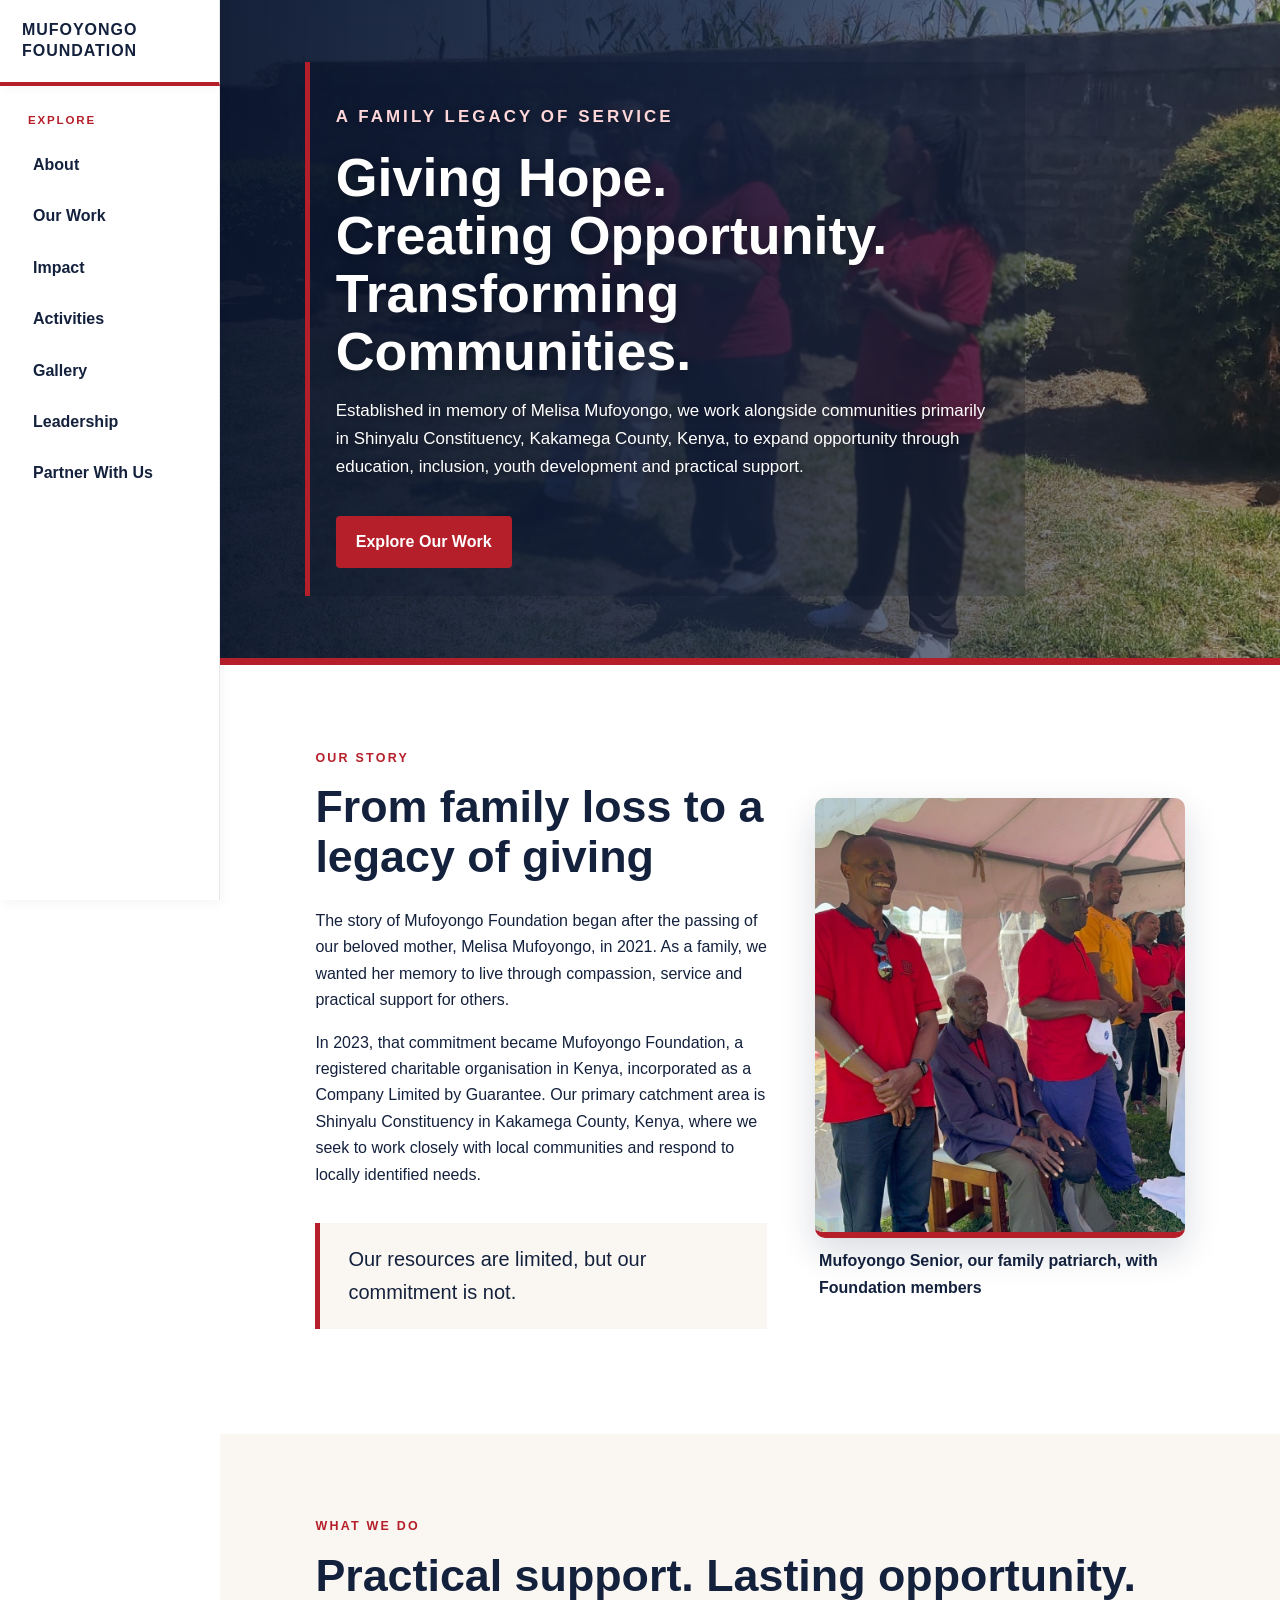
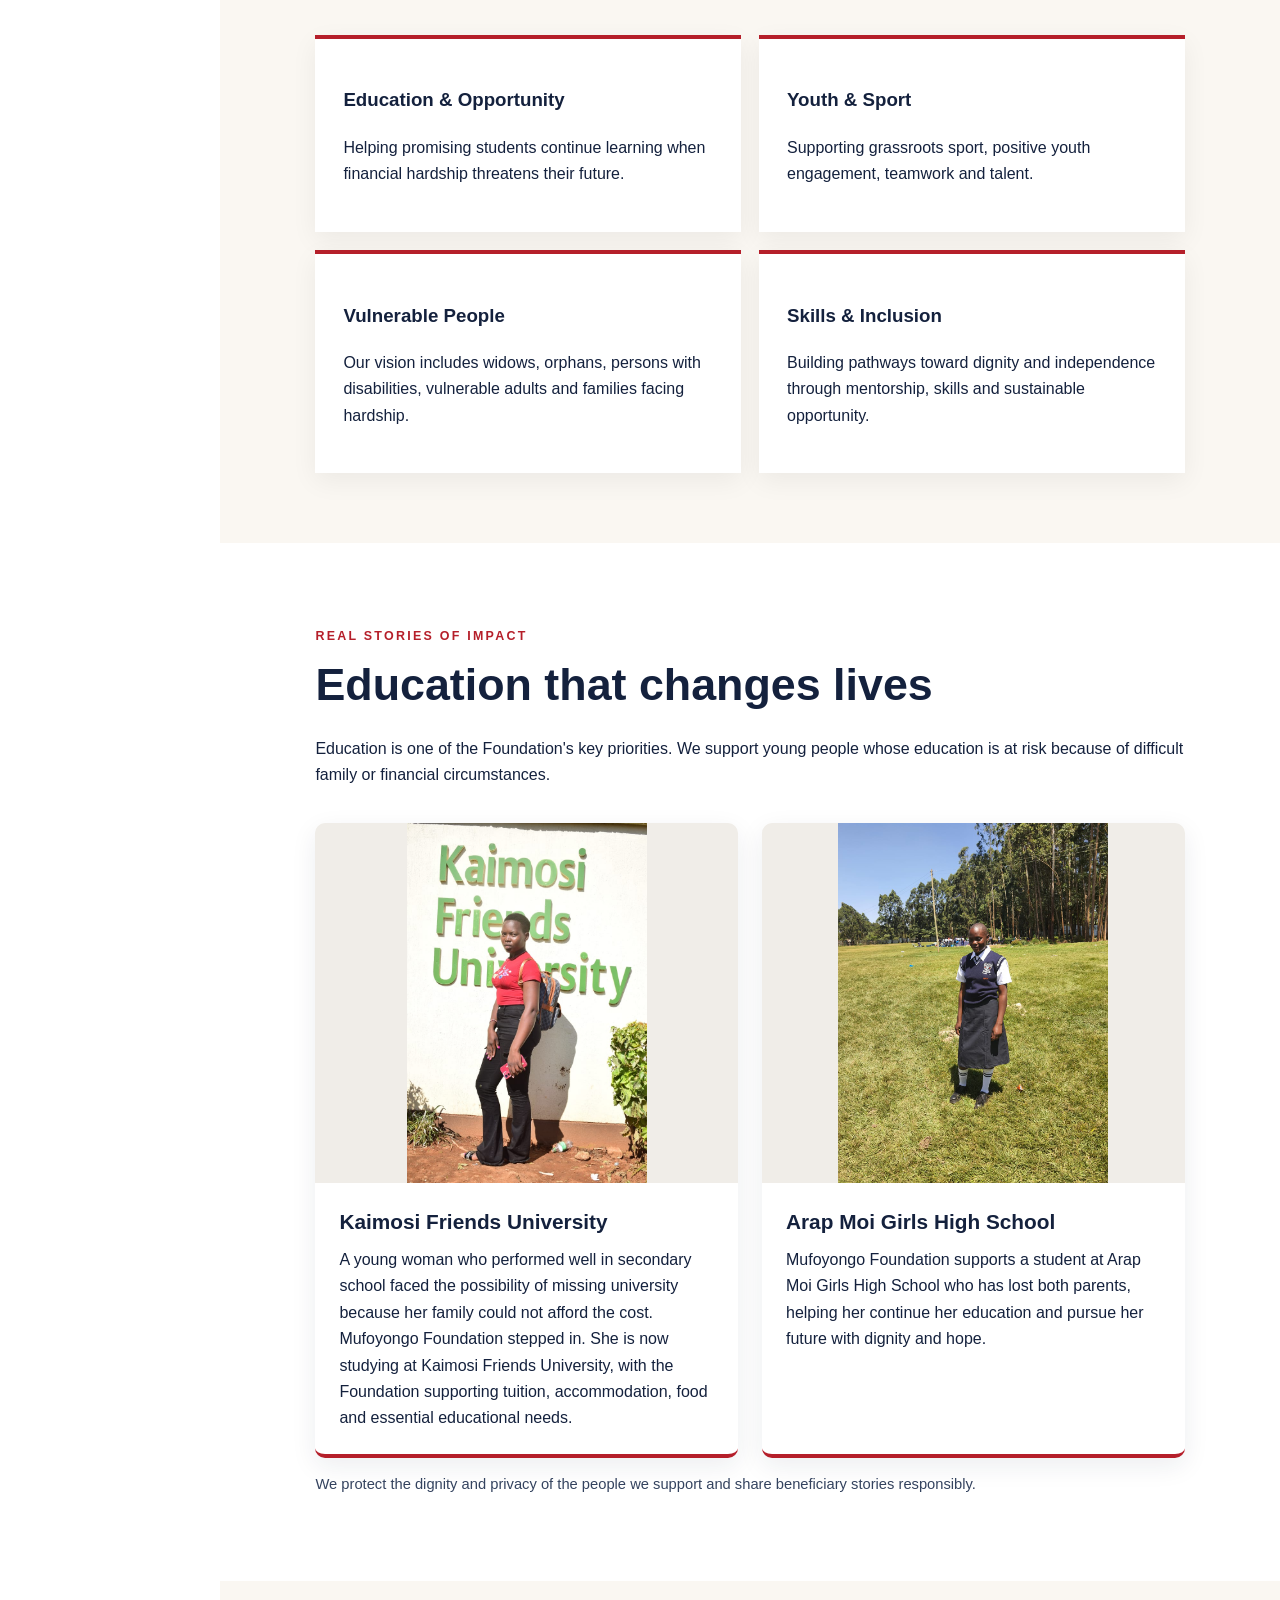
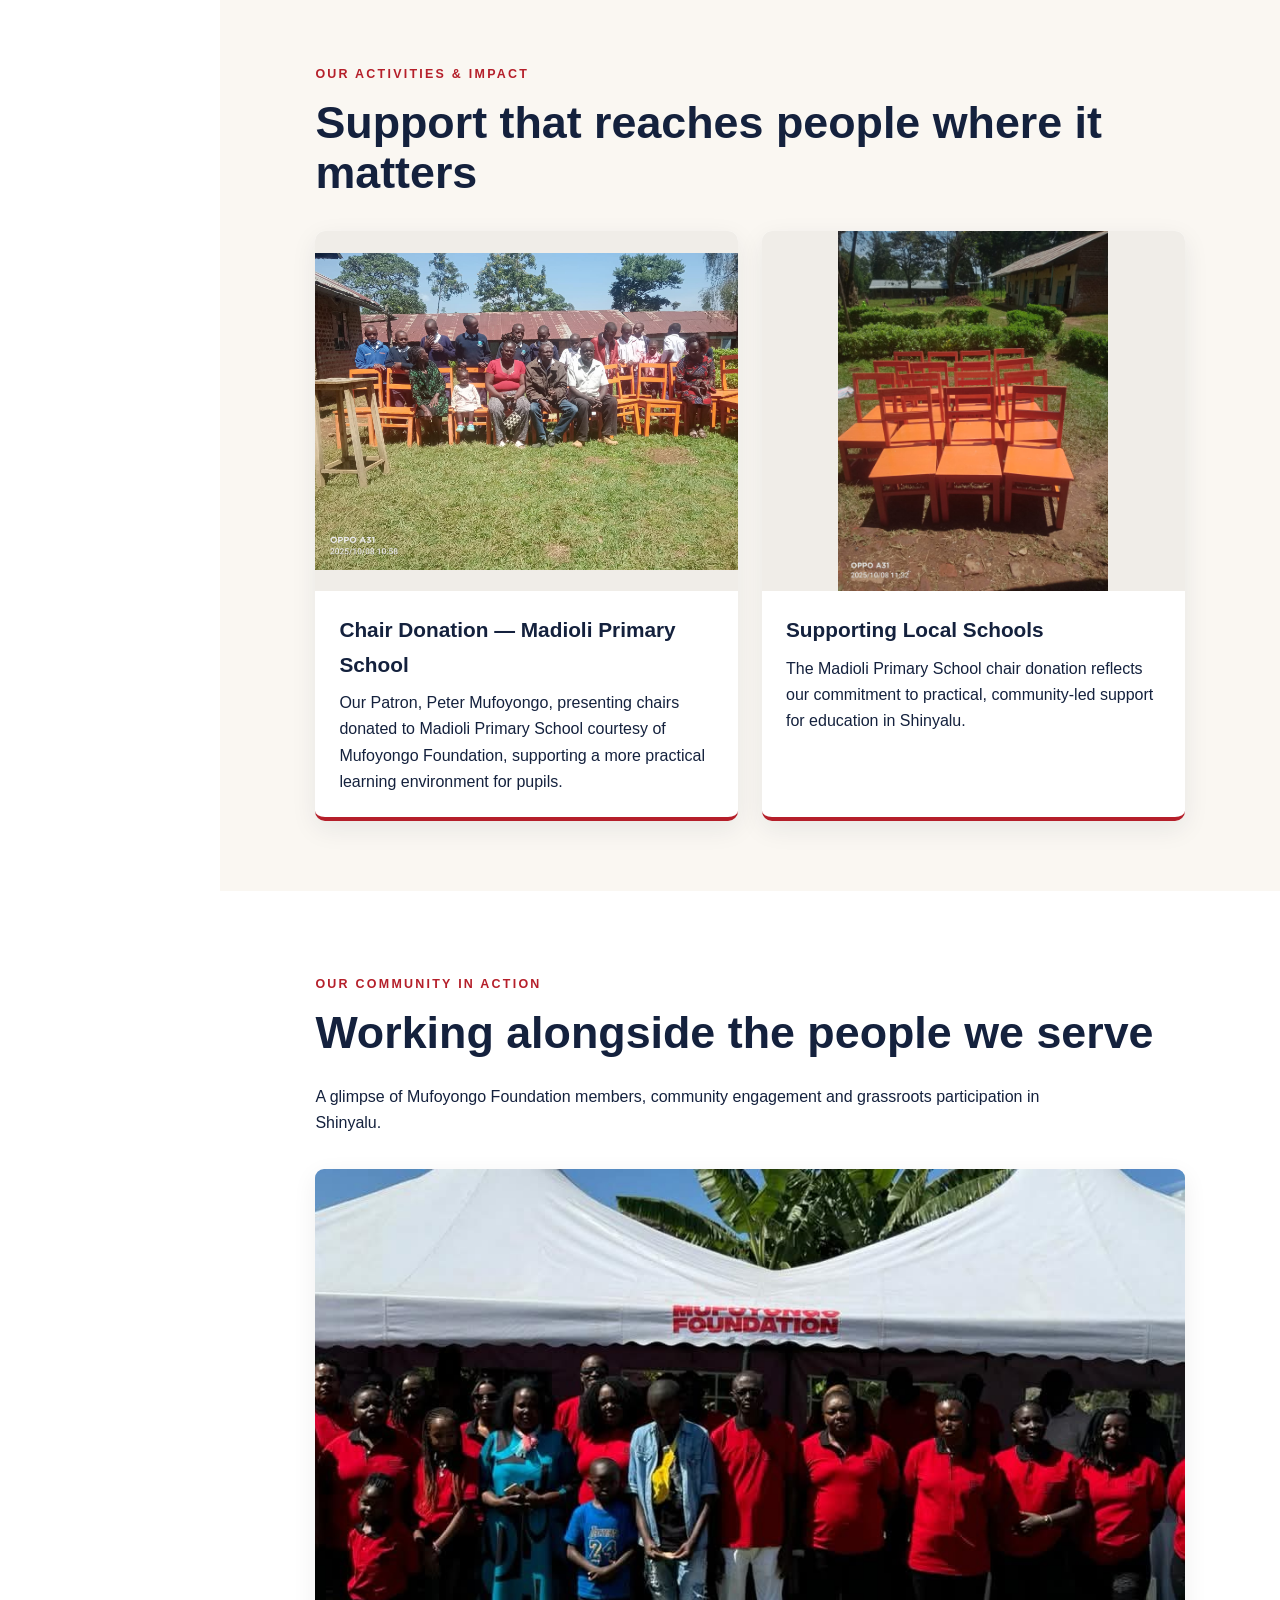
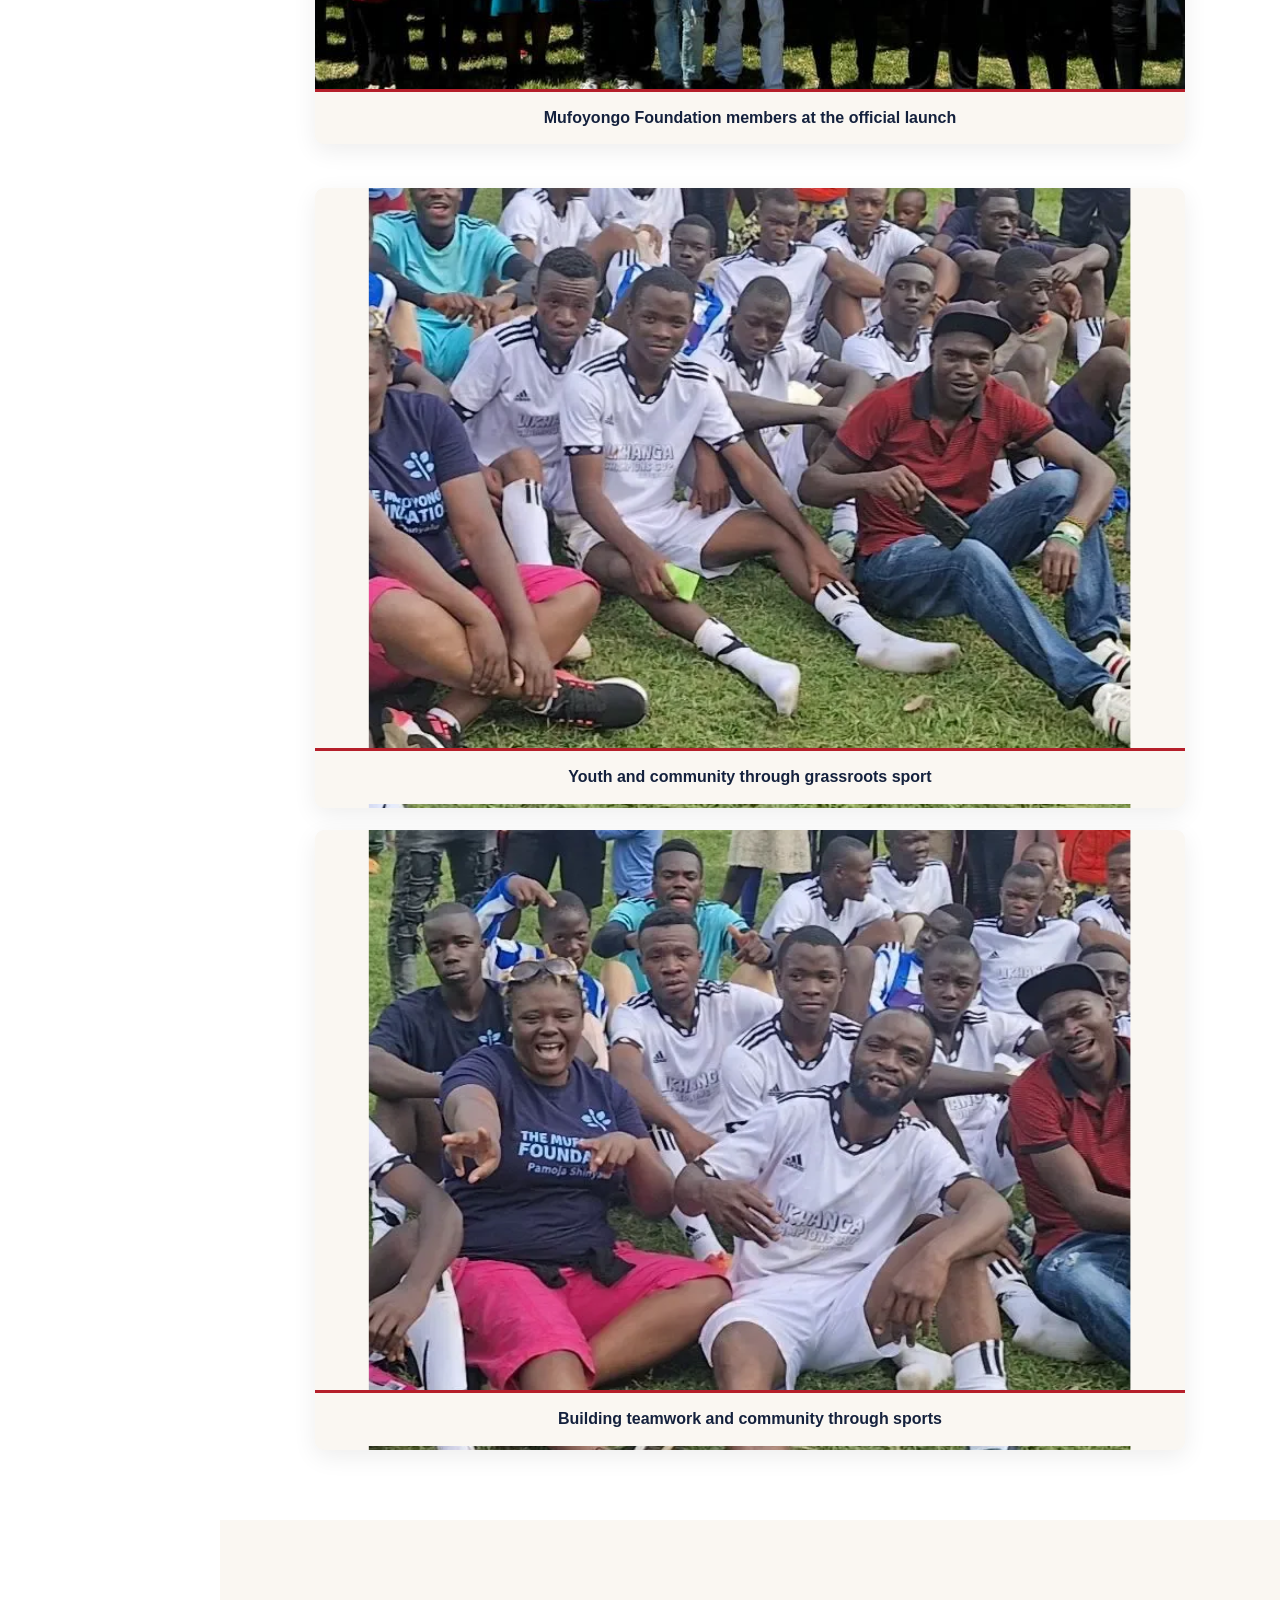
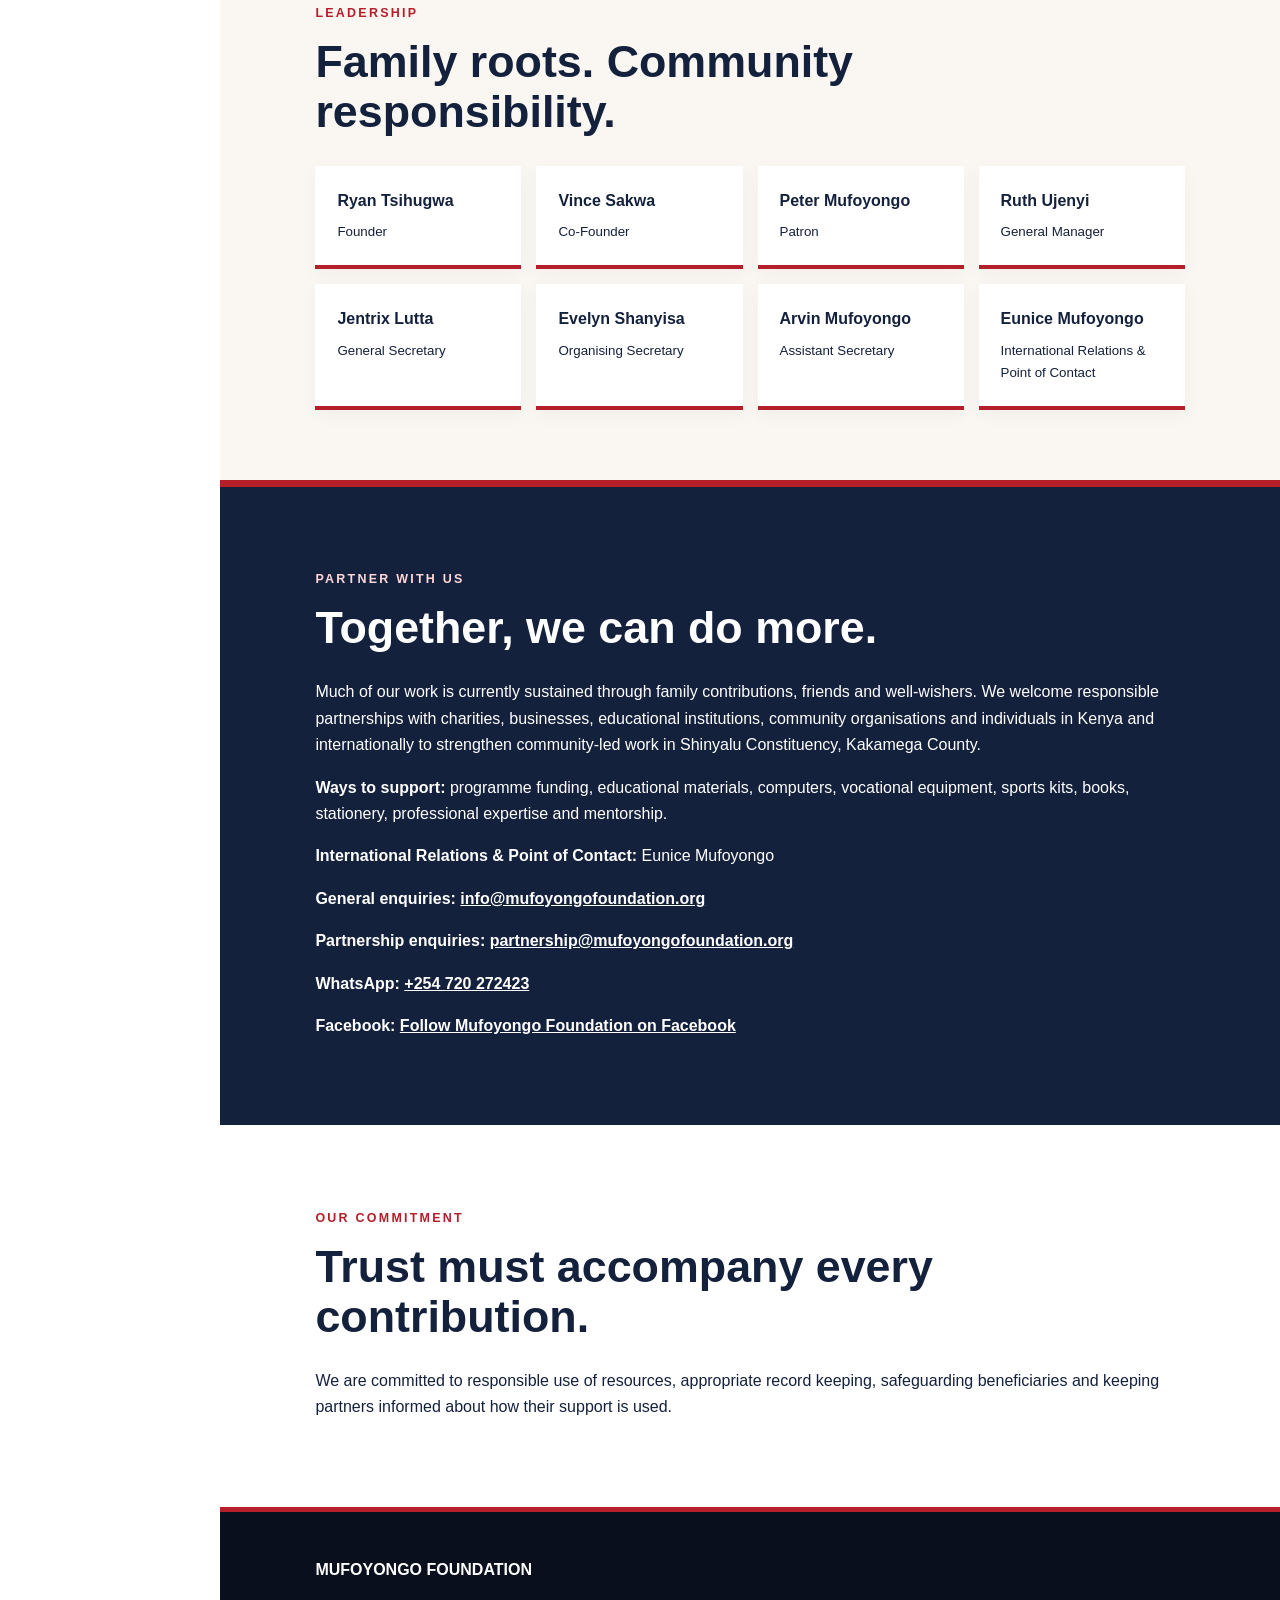
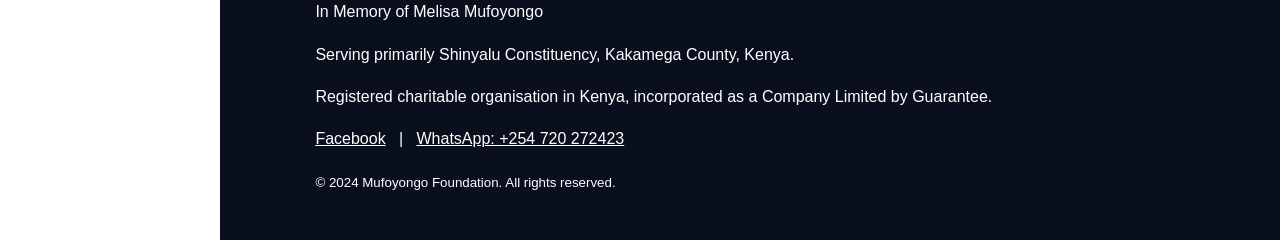
==== commit 5f78dc35: "Add official foundation contact email links" ====
--- a/index.html
+++ b/index.html
@@ -1 +1 @@
-<!doctype html><html lang="en"><head><meta charset="utf-8"><meta name="viewport" content="width=device-width,initial-scale=1"><meta name="description" content="Mufoyongo Foundation is a registered non-profit organisation supporting education, youth empowerment, vulnerable families, persons with disabilities and community development in Shinyalu Constituency, Kakamega County, Kenya."><title>Mufoyongo Foundation | Non-Profit Organisation in Shinyalu, Kenya</title><link rel="stylesheet" href="style.css"></head><body><header><button class="menu-toggle" type="button" aria-label="Open menu" aria-controls="site-menu" aria-expanded="false"><span></span><span></span><span></span></button><div class="brand">MUFOYONGO FOUNDATION</div></header><div class="nav-overlay" aria-hidden="true"></div><aside class="side-nav" id="site-menu"><button class="menu-close" type="button" aria-label="Close menu">&times;</button><div class="side-nav-title">Explore</div><nav><a href="#about">About</a><a href="#work">Our Work</a><a href="#impact">Impact</a><a href="#activities">Activities</a><a href="#gallery">Gallery</a><a href="#leadership">Leadership</a><a href="#partner">Partner With Us</a></nav></aside><div class="site-content"><main><section class="hero"><div><p class="eyebrow">A FAMILY LEGACY OF SERVICE</p><h1>Giving Hope.<br>Creating Opportunity.<br>Transforming Communities.</h1><p>Established in memory of Melisa Mufoyongo, we work alongside communities primarily in Shinyalu Constituency, Kakamega County, Kenya, to expand opportunity through education, inclusion, youth development and practical support.</p><a class="btn" href="#work">Explore Our Work</a></div></section><section id="about"><div class="split"><div><p class="eyebrow">OUR STORY</p><h2>From family loss to a legacy of giving</h2><p>The story of Mufoyongo Foundation began after the passing of our beloved mother, Melisa Mufoyongo, in 2021. As a family, we wanted her memory to live through compassion, service and practical support for others.</p><p>In 2023, that commitment became Mufoyongo Foundation, a registered charitable organisation in Kenya, incorporated as a Company Limited by Guarantee. Our primary catchment area is Shinyalu Constituency in Kakamega County, Kenya, where we seek to work closely with local communities and respond to locally identified needs.</p><blockquote>Our resources are limited, but our commitment is not.</blockquote></div><figure class="feature-figure"><img class="feature-photo patriarch-feature" src="IMG-20261014-WA0013.jpg" alt="Mufoyongo Senior, family patriarch, seated with Mufoyongo Foundation members"><figcaption>Mufoyongo Senior, our family patriarch, with Foundation members</figcaption></figure></div></section><section id="work" class="soft"><p class="eyebrow">WHAT WE DO</p><h2>Practical support. Lasting opportunity.</h2><div class="cards"><article><h3>Education & Opportunity</h3><p>Helping promising students continue learning when financial hardship threatens their future.</p></article><article><h3>Youth & Sport</h3><p>Supporting grassroots sport, positive youth engagement, teamwork and talent.</p></article><article><h3>Vulnerable People</h3><p>Our vision includes widows, orphans, persons with disabilities, vulnerable adults and families facing hardship.</p></article><article><h3>Skills & Inclusion</h3><p>Building pathways toward dignity and independence through mentorship, skills and sustainable opportunity.</p></article></div></section><section id="impact"><p class="eyebrow">REAL STORIES OF IMPACT</p><h2>Education that changes lives</h2><p>Education is one of the Foundation's key priorities. We support young people whose education is at risk because of difficult family or financial circumstances.</p><div class="activity-grid"><article class="activity-card"><img src="IMG-20261009-WA0022.jpg" alt="Student supported by Mufoyongo Foundation at Kaimosi Friends University"><div><h3>Kaimosi Friends University</h3><p>A young woman who performed well in secondary school faced the possibility of missing university because her family could not afford the cost. Mufoyongo Foundation stepped in. She is now studying at Kaimosi Friends University, with the Foundation supporting tuition, accommodation, food and essential educational needs.</p></div></article><article class="activity-card"><img src="IMG-20261102-WA0014.jpg" alt="Student supported by Mufoyongo Foundation at Arap Moi Girls High School"><div><h3>Arap Moi Girls High School</h3><p>Mufoyongo Foundation supports a student at Arap Moi Girls High School who has lost both parents, helping her continue her education and pursue her future with dignity and hope.</p></div></article></div><p class="note">We protect the dignity and privacy of the people we support and share beneficiary stories responsibly.</p></section><section id="activities" class="soft"><p class="eyebrow">OUR ACTIVITIES & IMPACT</p><h2>Support that reaches people where it matters</h2><div class="activity-grid"><article class="activity-card"><img src="IMG-20261102-WA0009.jpg" alt="Peter Mufoyongo presenting chairs donated by Mufoyongo Foundation to Madioli Primary School"><div><h3>Chair Donation — Madioli Primary School</h3><p>Our Patron, Peter Mufoyongo, presenting chairs donated to Madioli Primary School courtesy of Mufoyongo Foundation, supporting a more practical learning environment for pupils.</p></div></article><article class="activity-card"><img src="IMG-20261102-WA0011.jpg" alt="Mufoyongo Foundation chair donation activity at Madioli Primary School"><div><h3>Supporting Local Schools</h3><p>The Madioli Primary School chair donation reflects our commitment to practical, community-led support for education in Shinyalu.</p></div></article></div></section><section id="gallery" class="gallery-section"><p class="eyebrow">OUR COMMUNITY IN ACTION</p><h2>Working alongside the people we serve</h2><p class="gallery-intro">A glimpse of Mufoyongo Foundation members, community engagement and grassroots participation in Shinyalu.</p><div class="gallery"><figure><img class="members-photo" src="IMG-20261102-WA0016.jpg" alt="Mufoyongo Foundation members at the official launch"><figcaption>Mufoyongo Foundation members at the official launch</figcaption></figure><figure class="gallery-spacer" aria-hidden="true"></figure><figure class="rotated-photo-frame"><img class="rotate-left" src="25f516f0b5b633e04be869a05771ec86.webp" alt="Mufoyongo Foundation youth and community sports activity"><figcaption>Youth and community through grassroots sport</figcaption></figure><figure class="rotated-photo-frame"><img class="rotate-left" src="651fce0d6d55ffa7c483a752df6c9d7b.webp" alt="Community sports activity supported by Mufoyongo Foundation"><figcaption>Building teamwork and community through sports</figcaption></figure></div></section><section id="leadership" class="soft"><p class="eyebrow">LEADERSHIP</p><h2>Family roots. Community responsibility.</h2><div class="leaders"><div><strong>Ryan Tsihugwa</strong><small>Founder</small></div><div><strong>Vince Sakwa</strong><small>Co-Founder</small></div><div><strong>Peter Mufoyongo</strong><small>Patron</small></div><div><strong>Ruth Ujenyi</strong><small>General Manager</small></div><div><strong>Jentrix Lutta</strong><small>General Secretary</small></div><div><strong>Evelyn Shanyisa</strong><small>Organising Secretary</small></div><div><strong>Arvin Mufoyongo</strong><small>Assistant Secretary</small></div><div><strong>Eunice Mufoyongo</strong><small>International Relations & Point of Contact</small></div></div></section><section id="partner" class="partner"><p class="eyebrow">PARTNER WITH US</p><h2>Together, we can do more.</h2><p>Much of our work is currently sustained through family contributions, friends and well-wishers. We welcome responsible partnerships with charities, businesses, educational institutions, community organisations and individuals in Kenya and internationally to strengthen community-led work in Shinyalu Constituency, Kakamega County.</p><p><strong>Ways to support:</strong> programme funding, educational materials, computers, vocational equipment, sports kits, books, stationery, professional expertise and mentorship.</p><p><strong>International Relations & Point of Contact:</strong> Eunice Mufoyongo</p><p><strong>WhatsApp:</strong> <a href="https://wa.me/254720272423" target="_blank" rel="noopener">+254 720 272423</a></p><p><strong>Facebook:</strong> <a href="https://www.facebook.com/share/1K9yjSeUjF/" target="_blank" rel="noopener">Follow Mufoyongo Foundation on Facebook</a></p></section><section><p class="eyebrow">OUR COMMITMENT</p><h2>Trust must accompany every contribution.</h2><p>We are committed to responsible use of resources, appropriate record keeping, safeguarding beneficiaries and keeping partners informed about how their support is used.</p></section></main><footer><strong>MUFOYONGO FOUNDATION</strong><p>In Memory of Melisa Mufoyongo</p><p>Serving primarily Shinyalu Constituency, Kakamega County, Kenya.</p><p>Registered charitable organisation in Kenya, incorporated as a Company Limited by Guarantee.</p><p><a href="https://www.facebook.com/share/1K9yjSeUjF/" target="_blank" rel="noopener">Facebook</a> &nbsp; | &nbsp; <a href="https://wa.me/254720272423" target="_blank" rel="noopener">WhatsApp: +254 720 272423</a></p><small>© 2024 Mufoyongo Foundation. All rights reserved.</small></footer></div><script>(function(){const toggle=document.querySelector('.menu-toggle'),menu=document.querySelector('.side-nav'),closeBtn=document.querySelector('.menu-close'),overlay=document.querySelector('.nav-overlay'),links=menu.querySelectorAll('a');function openMenu(){menu.classList.add('open');overlay.classList.add('open');document.body.classList.add('menu-open');toggle.setAttribute('aria-expanded','true')}function closeMenu(){menu.classList.remove('open');overlay.classList.remove('open');document.body.classList.remove('menu-open');toggle.setAttribute('aria-expanded','false')}toggle.addEventListener('click',openMenu);closeBtn.addEventListener('click',closeMenu);overlay.addEventListener('click',closeMenu);links.forEach(link=>link.addEventListener('click',closeMenu));document.addEventListener('keydown',e=>{if(e.key==='Escape')closeMenu()});window.addEventListener('resize',()=>{if(window.innerWidth>900)closeMenu()})})();</script></body></html>+<!doctype html><html lang="en"><head><meta charset="utf-8"><meta name="viewport" content="width=device-width,initial-scale=1"><meta name="description" content="Mufoyongo Foundation is a registered non-profit organisation supporting education, youth empowerment, vulnerable families, persons with disabilities and community development in Shinyalu Constituency, Kakamega County, Kenya."><title>Mufoyongo Foundation | Non-Profit Organisation in Shinyalu, Kenya</title><link rel="stylesheet" href="style.css"></head><body><header><button class="menu-toggle" type="button" aria-label="Open menu" aria-controls="site-menu" aria-expanded="false"><span></span><span></span><span></span></button><div class="brand">MUFOYONGO FOUNDATION</div></header><div class="nav-overlay" aria-hidden="true"></div><aside class="side-nav" id="site-menu"><button class="menu-close" type="button" aria-label="Close menu">&times;</button><div class="side-nav-title">Explore</div><nav><a href="#about">About</a><a href="#work">Our Work</a><a href="#impact">Impact</a><a href="#activities">Activities</a><a href="#gallery">Gallery</a><a href="#leadership">Leadership</a><a href="#partner">Partner With Us</a></nav></aside><div class="site-content"><main><section class="hero"><div><p class="eyebrow">A FAMILY LEGACY OF SERVICE</p><h1>Giving Hope.<br>Creating Opportunity.<br>Transforming Communities.</h1><p>Established in memory of Melisa Mufoyongo, we work alongside communities primarily in Shinyalu Constituency, Kakamega County, Kenya, to expand opportunity through education, inclusion, youth development and practical support.</p><a class="btn" href="#work">Explore Our Work</a></div></section><section id="about"><div class="split"><div><p class="eyebrow">OUR STORY</p><h2>From family loss to a legacy of giving</h2><p>The story of Mufoyongo Foundation began after the passing of our beloved mother, Melisa Mufoyongo, in 2021. As a family, we wanted her memory to live through compassion, service and practical support for others.</p><p>In 2023, that commitment became Mufoyongo Foundation, a registered charitable organisation in Kenya, incorporated as a Company Limited by Guarantee. Our primary catchment area is Shinyalu Constituency in Kakamega County, Kenya, where we seek to work closely with local communities and respond to locally identified needs.</p><blockquote>Our resources are limited, but our commitment is not.</blockquote></div><figure class="feature-figure"><img class="feature-photo patriarch-feature" src="IMG-20261014-WA0013.jpg" alt="Mufoyongo Senior, family patriarch, seated with Mufoyongo Foundation members"><figcaption>Mufoyongo Senior, our family patriarch, with Foundation members</figcaption></figure></div></section><section id="work" class="soft"><p class="eyebrow">WHAT WE DO</p><h2>Practical support. Lasting opportunity.</h2><div class="cards"><article><h3>Education & Opportunity</h3><p>Helping promising students continue learning when financial hardship threatens their future.</p></article><article><h3>Youth & Sport</h3><p>Supporting grassroots sport, positive youth engagement, teamwork and talent.</p></article><article><h3>Vulnerable People</h3><p>Our vision includes widows, orphans, persons with disabilities, vulnerable adults and families facing hardship.</p></article><article><h3>Skills & Inclusion</h3><p>Building pathways toward dignity and independence through mentorship, skills and sustainable opportunity.</p></article></div></section><section id="impact"><p class="eyebrow">REAL STORIES OF IMPACT</p><h2>Education that changes lives</h2><p>Education is one of the Foundation's key priorities. We support young people whose education is at risk because of difficult family or financial circumstances.</p><div class="activity-grid"><article class="activity-card"><img src="IMG-20261009-WA0022.jpg" alt="Student supported by Mufoyongo Foundation at Kaimosi Friends University"><div><h3>Kaimosi Friends University</h3><p>A young woman who performed well in secondary school faced the possibility of missing university because her family could not afford the cost. Mufoyongo Foundation stepped in. She is now studying at Kaimosi Friends University, with the Foundation supporting tuition, accommodation, food and essential educational needs.</p></div></article><article class="activity-card"><img src="IMG-20261102-WA0014.jpg" alt="Student supported by Mufoyongo Foundation at Arap Moi Girls High School"><div><h3>Arap Moi Girls High School</h3><p>Mufoyongo Foundation supports a student at Arap Moi Girls High School who has lost both parents, helping her continue her education and pursue her future with dignity and hope.</p></div></article></div><p class="note">We protect the dignity and privacy of the people we support and share beneficiary stories responsibly.</p></section><section id="activities" class="soft"><p class="eyebrow">OUR ACTIVITIES & IMPACT</p><h2>Support that reaches people where it matters</h2><div class="activity-grid"><article class="activity-card"><img src="IMG-20261102-WA0009.jpg" alt="Peter Mufoyongo presenting chairs donated by Mufoyongo Foundation to Madioli Primary School"><div><h3>Chair Donation — Madioli Primary School</h3><p>Our Patron, Peter Mufoyongo, presenting chairs donated to Madioli Primary School courtesy of Mufoyongo Foundation, supporting a more practical learning environment for pupils.</p></div></article><article class="activity-card"><img src="IMG-20261102-WA0011.jpg" alt="Mufoyongo Foundation chair donation activity at Madioli Primary School"><div><h3>Supporting Local Schools</h3><p>The Madioli Primary School chair donation reflects our commitment to practical, community-led support for education in Shinyalu.</p></div></article></div></section><section id="gallery" class="gallery-section"><p class="eyebrow">OUR COMMUNITY IN ACTION</p><h2>Working alongside the people we serve</h2><p class="gallery-intro">A glimpse of Mufoyongo Foundation members, community engagement and grassroots participation in Shinyalu.</p><div class="gallery"><figure><img class="members-photo" src="IMG-20261102-WA0016.jpg" alt="Mufoyongo Foundation members at the official launch"><figcaption>Mufoyongo Foundation members at the official launch</figcaption></figure><figure class="gallery-spacer" aria-hidden="true"></figure><figure class="rotated-photo-frame"><img class="rotate-left" src="25f516f0b5b633e04be869a05771ec86.webp" alt="Mufoyongo Foundation youth and community sports activity"><figcaption>Youth and community through grassroots sport</figcaption></figure><figure class="rotated-photo-frame"><img class="rotate-left" src="651fce0d6d55ffa7c483a752df6c9d7b.webp" alt="Community sports activity supported by Mufoyongo Foundation"><figcaption>Building teamwork and community through sports</figcaption></figure></div></section><section id="leadership" class="soft"><p class="eyebrow">LEADERSHIP</p><h2>Family roots. Community responsibility.</h2><div class="leaders"><div><strong>Ryan Tsihugwa</strong><small>Founder</small></div><div><strong>Vince Sakwa</strong><small>Co-Founder</small></div><div><strong>Peter Mufoyongo</strong><small>Patron</small></div><div><strong>Ruth Ujenyi</strong><small>General Manager</small></div><div><strong>Jentrix Lutta</strong><small>General Secretary</small></div><div><strong>Evelyn Shanyisa</strong><small>Organising Secretary</small></div><div><strong>Arvin Mufoyongo</strong><small>Assistant Secretary</small></div><div><strong>Eunice Mufoyongo</strong><small>International Relations & Point of Contact</small></div></div></section><section id="partner" class="partner"><p class="eyebrow">PARTNER WITH US</p><h2>Together, we can do more.</h2><p>Much of our work is currently sustained through family contributions, friends and well-wishers. We welcome responsible partnerships with charities, businesses, educational institutions, community organisations and individuals in Kenya and internationally to strengthen community-led work in Shinyalu Constituency, Kakamega County.</p><p><strong>Ways to support:</strong> programme funding, educational materials, computers, vocational equipment, sports kits, books, stationery, professional expertise and mentorship.</p><p><strong>International Relations & Point of Contact:</strong> Eunice Mufoyongo</p><p><strong>General enquiries:</strong> <a href="mailto:info@mufoyongofoundation.org">info@mufoyongofoundation.org</a></p><p><strong>Partnership enquiries:</strong> <a href="mailto:partnership@mufoyongofoundation.org">partnership@mufoyongofoundation.org</a></p><p><strong>WhatsApp:</strong> <a href="https://wa.me/254720272423" target="_blank" rel="noopener">+254 720 272423</a></p><p><strong>Facebook:</strong> <a href="https://www.facebook.com/share/1K9yjSeUjF/" target="_blank" rel="noopener">Follow Mufoyongo Foundation on Facebook</a></p></section><section><p class="eyebrow">OUR COMMITMENT</p><h2>Trust must accompany every contribution.</h2><p>We are committed to responsible use of resources, appropriate record keeping, safeguarding beneficiaries and keeping partners informed about how their support is used.</p></section></main><footer><strong>MUFOYONGO FOUNDATION</strong><p>In Memory of Melisa Mufoyongo</p><p>Serving primarily Shinyalu Constituency, Kakamega County, Kenya.</p><p>Registered charitable organisation in Kenya, incorporated as a Company Limited by Guarantee.</p><p><a href="https://www.facebook.com/share/1K9yjSeUjF/" target="_blank" rel="noopener">Facebook</a> &nbsp; | &nbsp; <a href="https://wa.me/254720272423" target="_blank" rel="noopener">WhatsApp: +254 720 272423</a></p><small>© 2024 Mufoyongo Foundation. All rights reserved.</small></footer></div><script>(function(){const toggle=document.querySelector('.menu-toggle'),menu=document.querySelector('.side-nav'),closeBtn=document.querySelector('.menu-close'),overlay=document.querySelector('.nav-overlay'),links=menu.querySelectorAll('a');function openMenu(){menu.classList.add('open');overlay.classList.add('open');document.body.classList.add('menu-open');toggle.setAttribute('aria-expanded','true')}function closeMenu(){menu.classList.remove('open');overlay.classList.remove('open');document.body.classList.remove('menu-open');toggle.setAttribute('aria-expanded','false')}toggle.addEventListener('click',openMenu);closeBtn.addEventListener('click',closeMenu);overlay.addEventListener('click',closeMenu);links.forEach(link=>link.addEventListener('click',closeMenu));document.addEventListener('keydown',e=>{if(e.key==='Escape')closeMenu()});window.addEventListener('resize',()=>{if(window.innerWidth>900)closeMenu()})})();</script></body></html>
--- a/style.css
+++ b/style.css
@@ -1 +1 @@
-*{box-sizing:border-box}html{scroll-behavior:smooth}:root{--red:#b51f2a;--deep-red:#74131b;--navy:#14213d;--cream:#faf7f2;--ink:#14213d;--muted:#34435f}body{margin:0;font-family:Arial,Helvetica,sans-serif;color:var(--navy);line-height:1.65;background:#fff}header{position:fixed;top:0;left:0;width:220px;height:86px;z-index:20;background:#fff;display:flex;align-items:center;padding:16px 22px;border-bottom:4px solid var(--red);border-right:1px solid #e5e7eb;box-shadow:2px 0 12px rgba(0,0,0,.05)}.brand{font-weight:800;letter-spacing:.06em;color:var(--navy);line-height:1.3}.menu-toggle,.menu-close,.nav-overlay{display:none}.side-nav{position:fixed;left:0;top:86px;bottom:0;width:220px;z-index:19;background:#fff;border-right:1px solid #e5e7eb;padding:25px 18px;box-shadow:2px 4px 12px rgba(0,0,0,.04);overflow-y:auto}.side-nav-title{font-size:.72rem;font-weight:800;letter-spacing:.16em;color:var(--red);text-transform:uppercase;padding:0 10px 12px}.side-nav nav{display:flex;flex-direction:column;gap:5px}.side-nav nav a{display:block;color:var(--navy);text-decoration:none;font-weight:700;padding:10px 12px;border-radius:6px;border-left:3px solid transparent}.side-nav nav a:hover{color:var(--red);background:var(--cream);border-left-color:var(--red)}.site-content{margin-left:220px}.hero{min-height:66vh;display:flex;align-items:center;padding:62px 8%;background:linear-gradient(90deg,rgba(9,20,45,.94) 0%,rgba(20,33,61,.84) 48%,rgba(20,33,61,.34) 100%),url('IMG-20261014-WA0017.jpg') center 38%/cover no-repeat;color:#fff;border-bottom:7px solid var(--red)}.hero>div{max-width:720px;padding:24px 26px 28px;border-left:5px solid var(--red);background:rgba(8,18,39,.18);backdrop-filter:blur(1px)}.hero h1{font-size:clamp(2rem,4.2vw,3.55rem);line-height:1.08;margin:.22em 0;font-weight:800;color:#fff;text-shadow:0 2px 12px rgba(0,0,0,.35)}.hero p{max-width:680px;font-size:1.06rem;color:#fff;text-shadow:0 1px 7px rgba(0,0,0,.3)}.eyebrow{font-size:.78rem;font-weight:800;letter-spacing:.18em;color:var(--red)}.hero .eyebrow,.partner .eyebrow{color:#ffd7d9}.btn{display:inline-block;margin-top:18px;padding:13px 20px;background:var(--red);color:#fff;text-decoration:none;font-weight:700;border-radius:4px}.btn:hover{background:#d12a37}section{padding:70px 9%;scroll-margin-top:20px}section p{color:var(--navy)}section h2{font-size:clamp(1.85rem,3.5vw,3rem);line-height:1.12;max-width:850px;margin:.25em 0 .6em;color:var(--navy)}.soft{background:var(--cream)}.split{display:grid;grid-template-columns:minmax(0,1.1fr) minmax(300px,.9fr);gap:48px;align-items:center}.feature-figure{margin:0}.feature-figure figcaption{padding:10px 4px 0;font-weight:700;color:var(--navy)}.feature-photo{display:block;width:100%;height:440px;object-fit:cover;border-radius:10px;box-shadow:0 14px 35px rgba(20,33,61,.16);border-bottom:6px solid var(--red)}.patriarch-feature{object-position:center 30%}.cards{display:grid;grid-template-columns:repeat(4,1fr);gap:18px;margin-top:35px}.cards article{background:#fff;padding:28px;border-top:4px solid var(--red);box-shadow:0 8px 25px rgba(0,0,0,.06)}.cards h3,.cards p{color:var(--navy)}blockquote{margin:35px 0;padding:20px 28px;border-left:5px solid var(--red);background:var(--cream);font-size:1.25rem;color:var(--navy)}.note{font-size:.92rem;color:var(--muted)}.activity-grid{display:grid;grid-template-columns:repeat(2,1fr);gap:24px;margin-top:34px}.activity-card{background:#fff;border-radius:10px;overflow:hidden;box-shadow:0 8px 26px rgba(20,33,61,.08);border-bottom:4px solid var(--red)}.activity-card img{display:block;width:100%;height:360px;object-fit:contain;background:#f0ede8}.activity-card div{padding:22px 24px}.activity-card h3{margin:0 0 8px;color:var(--navy);font-size:1.3rem}.activity-card p{margin:0}.gallery-section{background:#fff}.gallery-intro{max-width:760px}.gallery{display:grid;grid-template-columns:repeat(2,1fr);gap:22px;margin-top:32px}.gallery figure{margin:0;background:var(--cream);border-radius:9px;overflow:hidden;box-shadow:0 7px 24px rgba(0,0,0,.07);grid-column:1/-1}.gallery img{display:block;width:100%;height:330px;object-fit:cover}.gallery img.members-photo{width:100%;height:520px;object-fit:cover;object-position:center;background:var(--cream)}.gallery .rotated-photo-frame{position:relative;padding-top:0;height:620px;display:flex;flex-direction:column;overflow:hidden}.gallery .rotated-photo-frame img.rotate-left{width:100%;height:560px;object-fit:cover;object-position:center;background:var(--cream);transform:rotate(-90deg) scale(1.36)}.gallery figcaption{padding:13px 17px;font-weight:700;color:var(--navy);border-top:3px solid var(--red);text-align:center;position:relative;z-index:2;background:var(--cream)}.leaders{display:grid;grid-template-columns:repeat(4,1fr);gap:15px;margin-top:30px}.leaders div{background:#fff;padding:22px;border-bottom:4px solid var(--red);box-shadow:0 5px 18px rgba(0,0,0,.04)}.leaders strong,.leaders small{display:block}.leaders strong{color:var(--navy)}.leaders small{margin-top:7px;color:var(--navy)}.partner{background:var(--navy);color:#fff;border-top:7px solid var(--red)}.partner h2,.partner p{color:#fff}.partner a{color:#fff;font-weight:700}footer{padding:45px 9%;background:#090f1d;color:#fff;border-top:5px solid var(--red)}footer p,footer small{color:#fff}footer a{color:#fff}@media(max-width:900px){body.menu-open{overflow:hidden}header{position:sticky;top:0;width:100%;height:70px;border-right:0;padding:12px 6%;padding-left:72px;z-index:50}.menu-toggle{display:flex;position:absolute;left:18px;top:50%;transform:translateY(-50%);width:42px;height:42px;border:0;border-radius:7px;background:var(--navy);color:#fff;align-items:center;justify-content:center;flex-direction:column;gap:5px;cursor:pointer}.menu-toggle span{display:block;width:22px;height:2px;background:#fff}.menu-close{display:flex;position:absolute;right:18px;top:17px;width:40px;height:40px;border:0;background:transparent;color:var(--navy);font-size:2rem;line-height:1;align-items:center;justify-content:center;cursor:pointer}.nav-overlay{display:block;position:fixed;inset:0;background:rgba(9,15,29,.58);z-index:58;opacity:0;visibility:hidden;transition:opacity .25s ease,visibility .25s ease}.nav-overlay.open{opacity:1;visibility:visible}.side-nav{position:fixed;left:0;top:0;bottom:0;width:min(82vw,320px);height:100dvh;z-index:60;padding:76px 22px 28px;border-right:0;border-bottom:0;overflow-y:auto;white-space:normal;transform:translateX(-105%);transition:transform .28s ease;box-shadow:6px 0 28px rgba(0,0,0,.18)}.side-nav.open{transform:translateX(0)}.side-nav-title{display:block;padding:0 12px 14px}.side-nav nav{display:flex;flex-direction:column;gap:6px;min-width:0}.side-nav nav a{padding:12px;border-left:3px solid transparent;border-bottom:0}.side-nav nav a:hover{border-left-color:var(--red);border-bottom:0}.site-content{margin-left:0}.cards{grid-template-columns:1fr 1fr}.leaders{grid-template-columns:1fr 1fr}.activity-grid{grid-template-columns:1fr}.hero{min-height:58vh;background-position:center}.split{grid-template-columns:1fr;gap:28px}.feature-photo{height:390px}.gallery img.members-photo{height:440px;object-fit:cover}.gallery .rotated-photo-frame{height:560px}.gallery .rotated-photo-frame img.rotate-left{height:500px;transform:rotate(-90deg) scale(1.3)}.activity-card img{height:auto;max-height:520px}}@media(max-width:560px){header{height:64px;padding:10px 5%;padding-left:68px}.menu-toggle{left:14px;width:40px;height:40px}.brand{font-size:.9rem}.side-nav{width:min(86vw,300px)}section{padding:52px 7%}.hero{padding:45px 7%;min-height:58vh;background:linear-gradient(90deg,rgba(9,20,45,.94),rgba(20,33,61,.64)),url('IMG-20261014-WA0017.jpg') center/cover no-repeat}.hero>div{padding:18px 16px}.cards,.leaders,.gallery{grid-template-columns:1fr}.gallery figure{grid-column:auto}.hero h1{font-size:2rem}.feature-photo{height:340px}.patriarch-feature{object-position:center 25%}.gallery img{height:260px}.gallery img.members-photo{height:300px;object-fit:cover}.gallery .rotated-photo-frame{height:430px}.gallery .rotated-photo-frame img.rotate-left{height:370px;transform:rotate(-90deg) scale(1.22)}.activity-card img{height:auto;max-height:480px}}+*{box-sizing:border-box}html{scroll-behavior:smooth}:root{--red:#b51f2a;--deep-red:#74131b;--navy:#14213d;--cream:#faf7f2;--ink:#14213d;--muted:#34435f}body{margin:0;font-family:Arial,Helvetica,sans-serif;color:var(--navy);line-height:1.65;background:#fff}header{position:fixed;top:0;left:0;width:220px;height:86px;z-index:20;background:#fff;display:flex;align-items:center;padding:16px 22px;border-bottom:4px solid var(--red);border-right:1px solid #e5e7eb;box-shadow:2px 0 12px rgba(0,0,0,.05)}.brand{font-weight:800;letter-spacing:.06em;color:var(--navy);line-height:1.3}.menu-toggle,.menu-close,.nav-overlay{display:none}.side-nav{position:fixed;left:0;top:86px;bottom:0;width:220px;z-index:19;background:#fff;border-right:1px solid #e5e7eb;padding:25px 18px;box-shadow:2px 4px 12px rgba(0,0,0,.04);overflow-y:auto}.side-nav-title{font-size:.72rem;font-weight:800;letter-spacing:.16em;color:var(--red);text-transform:uppercase;padding:0 10px 12px}.side-nav nav{display:flex;flex-direction:column;gap:5px}.side-nav nav a{display:block;color:var(--navy);text-decoration:none;font-weight:700;padding:10px 12px;border-radius:6px;border-left:3px solid transparent}.side-nav nav a:hover{color:var(--red);background:var(--cream);border-left-color:var(--red)}.site-content{margin-left:220px}.hero{min-height:66vh;display:flex;align-items:center;padding:62px 8%;background:linear-gradient(90deg,rgba(9,20,45,.94) 0%,rgba(20,33,61,.84) 48%,rgba(20,33,61,.34) 100%),url('IMG-20261014-WA0017.jpg') center 38%/cover no-repeat;color:#fff;border-bottom:7px solid var(--red)}.hero>div{max-width:720px;padding:24px 26px 28px;border-left:5px solid var(--red);background:rgba(8,18,39,.18);backdrop-filter:blur(1px)}.hero h1{font-size:clamp(2rem,4.2vw,3.55rem);line-height:1.08;margin:.22em 0;font-weight:800;color:#fff;text-shadow:0 2px 12px rgba(0,0,0,.35)}.hero p{max-width:680px;font-size:1.06rem;color:#fff;text-shadow:0 1px 7px rgba(0,0,0,.3)}.eyebrow{font-size:.78rem;font-weight:800;letter-spacing:.18em;color:var(--red)}.hero .eyebrow,.partner .eyebrow{color:#ffd7d9}.btn{display:inline-block;margin-top:18px;padding:13px 20px;background:var(--red);color:#fff;text-decoration:none;font-weight:700;border-radius:4px}.btn:hover{background:#d12a37}section{padding:70px 9%;scroll-margin-top:20px}section p{color:var(--navy)}section h2{font-size:clamp(1.85rem,3.5vw,3rem);line-height:1.12;max-width:850px;margin:.25em 0 .6em;color:var(--navy)}.soft{background:var(--cream)}.split{display:grid;grid-template-columns:minmax(0,1.1fr) minmax(300px,.9fr);gap:48px;align-items:center}.feature-figure{margin:0}.feature-figure figcaption{padding:10px 4px 0;font-weight:700;color:var(--navy)}.feature-photo{display:block;width:100%;height:440px;object-fit:cover;border-radius:10px;box-shadow:0 14px 35px rgba(20,33,61,.16);border-bottom:6px solid var(--red)}.patriarch-feature{object-position:center 30%}.cards{display:grid;grid-template-columns:repeat(2,minmax(0,1fr));gap:18px;margin-top:35px}.cards article{background:#fff;padding:28px;border-top:4px solid var(--red);box-shadow:0 8px 25px rgba(0,0,0,.06)}.cards h3,.cards p{color:var(--navy)}blockquote{margin:35px 0;padding:20px 28px;border-left:5px solid var(--red);background:var(--cream);font-size:1.25rem;color:var(--navy)}.note{font-size:.92rem;color:var(--muted)}.activity-grid{display:grid;grid-template-columns:repeat(2,1fr);gap:24px;margin-top:34px}.activity-card{background:#fff;border-radius:10px;overflow:hidden;box-shadow:0 8px 26px rgba(20,33,61,.08);border-bottom:4px solid var(--red)}.activity-card img{display:block;width:100%;height:360px;object-fit:contain;background:#f0ede8}.activity-card div{padding:22px 24px}.activity-card h3{margin:0 0 8px;color:var(--navy);font-size:1.3rem}.activity-card p{margin:0}.gallery-section{background:#fff}.gallery-intro{max-width:760px}.gallery{display:grid;grid-template-columns:repeat(2,1fr);gap:22px;margin-top:32px}.gallery figure{margin:0;background:var(--cream);border-radius:9px;overflow:hidden;box-shadow:0 7px 24px rgba(0,0,0,.07);grid-column:1/-1}.gallery img{display:block;width:100%;height:330px;object-fit:cover}.gallery img.members-photo{width:100%;height:520px;object-fit:cover;object-position:center;background:var(--cream)}.gallery .rotated-photo-frame{position:relative;padding-top:0;height:620px;display:flex;flex-direction:column;overflow:hidden}.gallery .rotated-photo-frame img.rotate-left{width:100%;height:560px;object-fit:cover;object-position:center;background:var(--cream);transform:rotate(-90deg) scale(1.36)}.gallery figcaption{padding:13px 17px;font-weight:700;color:var(--navy);border-top:3px solid var(--red);text-align:center;position:relative;z-index:2;background:var(--cream)}.leaders{display:grid;grid-template-columns:repeat(4,1fr);gap:15px;margin-top:30px}.leaders div{background:#fff;padding:22px;border-bottom:4px solid var(--red);box-shadow:0 5px 18px rgba(0,0,0,.04)}.leaders strong,.leaders small{display:block}.leaders strong{color:var(--navy)}.leaders small{margin-top:7px;color:var(--navy)}.partner{background:var(--navy);color:#fff;border-top:7px solid var(--red)}.partner h2,.partner p{color:#fff}.partner a{color:#fff;font-weight:700}footer{padding:45px 9%;background:#090f1d;color:#fff;border-top:5px solid var(--red)}footer p,footer small{color:#fff}footer a{color:#fff}@media(max-width:900px){body.menu-open{overflow:hidden}header{position:sticky;top:0;width:100%;height:70px;border-right:0;padding:12px 6%;padding-left:72px;z-index:50}.menu-toggle{display:flex;position:absolute;left:18px;top:50%;transform:translateY(-50%);width:42px;height:42px;border:0;border-radius:7px;background:var(--navy);color:#fff;align-items:center;justify-content:center;flex-direction:column;gap:5px;cursor:pointer}.menu-toggle span{display:block;width:22px;height:2px;background:#fff}.menu-close{display:flex;position:absolute;right:18px;top:17px;width:40px;height:40px;border:0;background:transparent;color:var(--navy);font-size:2rem;line-height:1;align-items:center;justify-content:center;cursor:pointer}.nav-overlay{display:block;position:fixed;inset:0;background:rgba(9,15,29,.58);z-index:58;opacity:0;visibility:hidden;transition:opacity .25s ease,visibility .25s ease}.nav-overlay.open{opacity:1;visibility:visible}.side-nav{position:fixed;left:0;top:0;bottom:0;width:min(82vw,320px);height:100dvh;z-index:60;padding:76px 22px 28px;border-right:0;border-bottom:0;overflow-y:auto;white-space:normal;transform:translateX(-105%);transition:transform .28s ease;box-shadow:6px 0 28px rgba(0,0,0,.18)}.side-nav.open{transform:translateX(0)}.side-nav-title{display:block;padding:0 12px 14px}.side-nav nav{display:flex;flex-direction:column;gap:6px;min-width:0}.side-nav nav a{padding:12px;border-left:3px solid transparent;border-bottom:0}.side-nav nav a:hover{border-left-color:var(--red);border-bottom:0}.site-content{margin-left:0}.cards{grid-template-columns:1fr 1fr}.leaders{grid-template-columns:1fr 1fr}.activity-grid{grid-template-columns:1fr}.hero{min-height:58vh;background-position:center}.split{grid-template-columns:1fr;gap:28px}.feature-photo{height:390px}.gallery img.members-photo{height:440px;object-fit:cover}.gallery .rotated-photo-frame{height:560px}.gallery .rotated-photo-frame img.rotate-left{height:500px;transform:rotate(-90deg) scale(1.3)}.activity-card img{height:auto;max-height:520px}}@media(max-width:560px){header{height:64px;padding:10px 5%;padding-left:68px}.menu-toggle{left:14px;width:40px;height:40px}.brand{font-size:.9rem}.side-nav{width:min(86vw,300px)}section{padding:52px 7%}.hero{padding:45px 7%;min-height:58vh;background:linear-gradient(90deg,rgba(9,20,45,.94),rgba(20,33,61,.64)),url('IMG-20261014-WA0017.jpg') center/cover no-repeat}.hero>div{padding:18px 16px}.cards,.leaders,.gallery{grid-template-columns:1fr}.gallery figure{grid-column:auto}.hero h1{font-size:2rem}.feature-photo{height:340px}.patriarch-feature{object-position:center 25%}.gallery img{height:260px}.gallery img.members-photo{height:300px;object-fit:cover}.gallery .rotated-photo-frame{height:430px}.gallery .rotated-photo-frame img.rotate-left{height:370px;transform:rotate(-90deg) scale(1.22)}.activity-card img{height:auto;max-height:480px}}
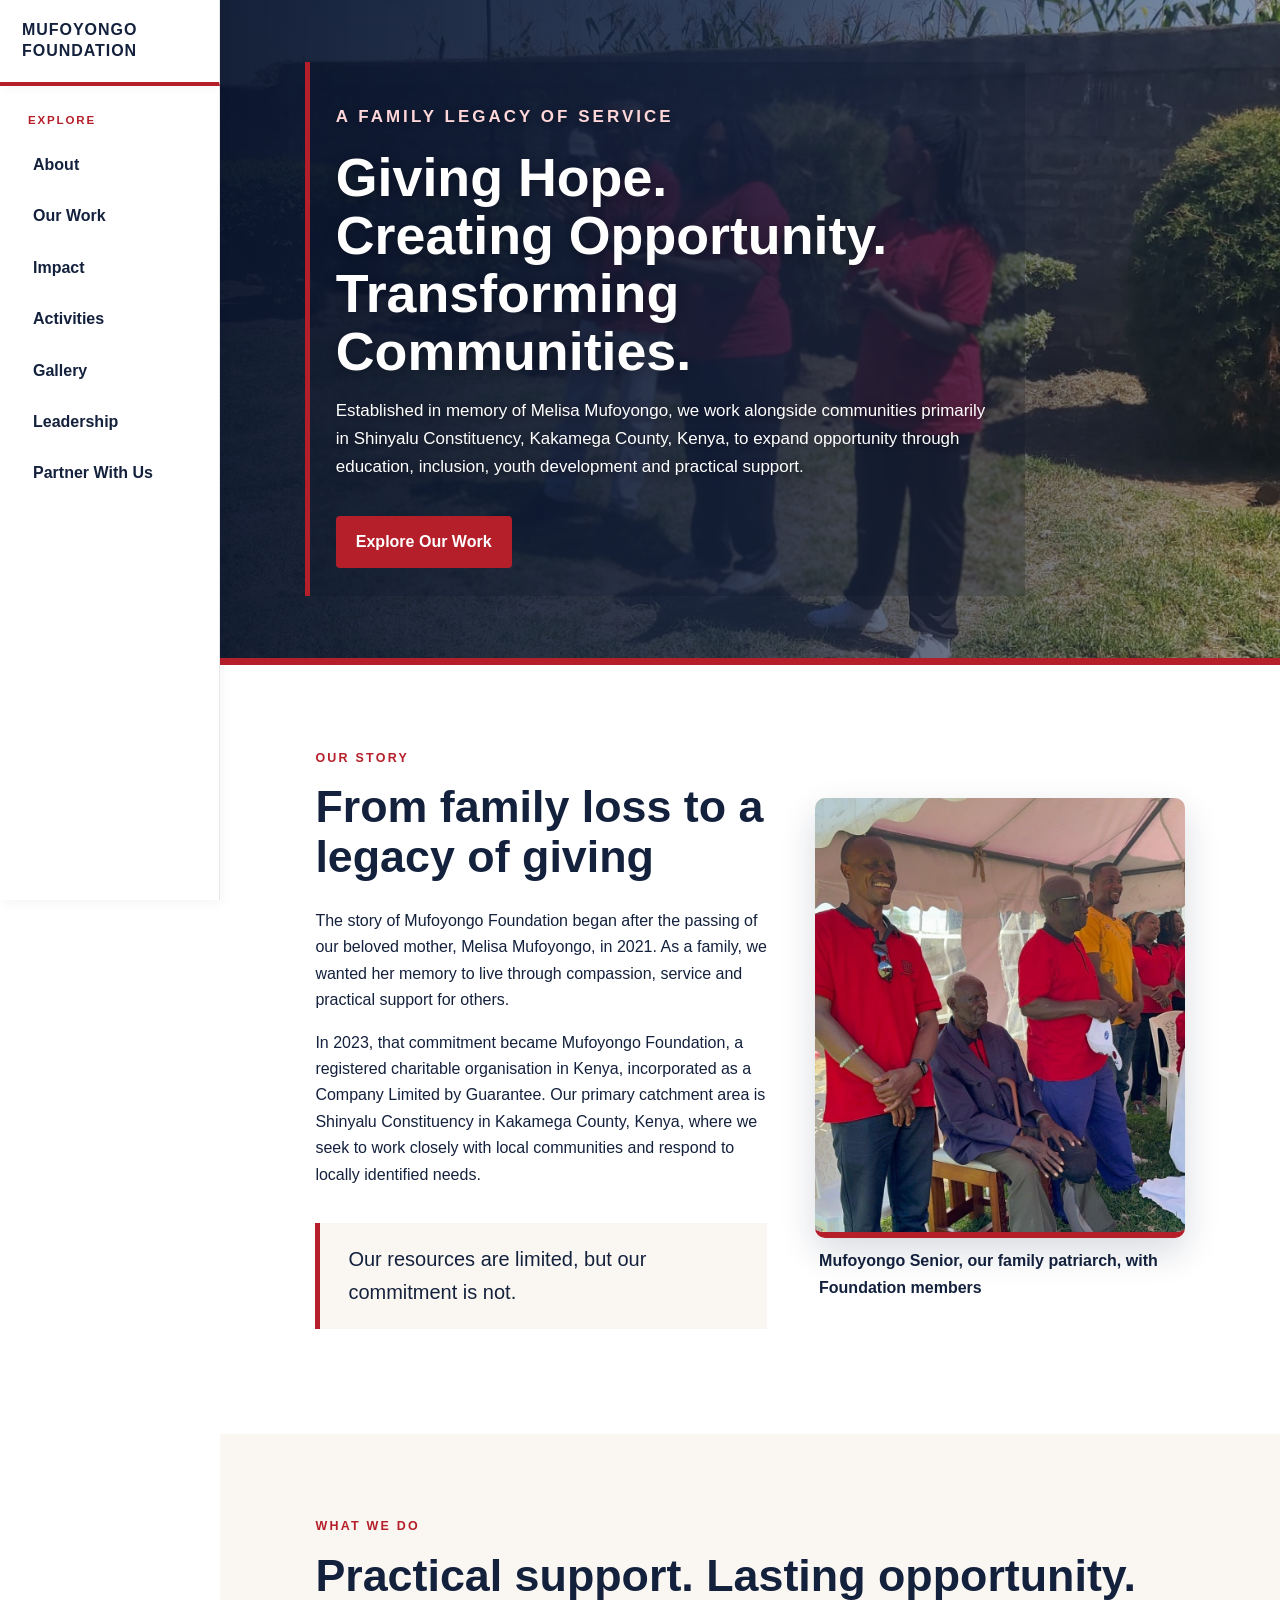
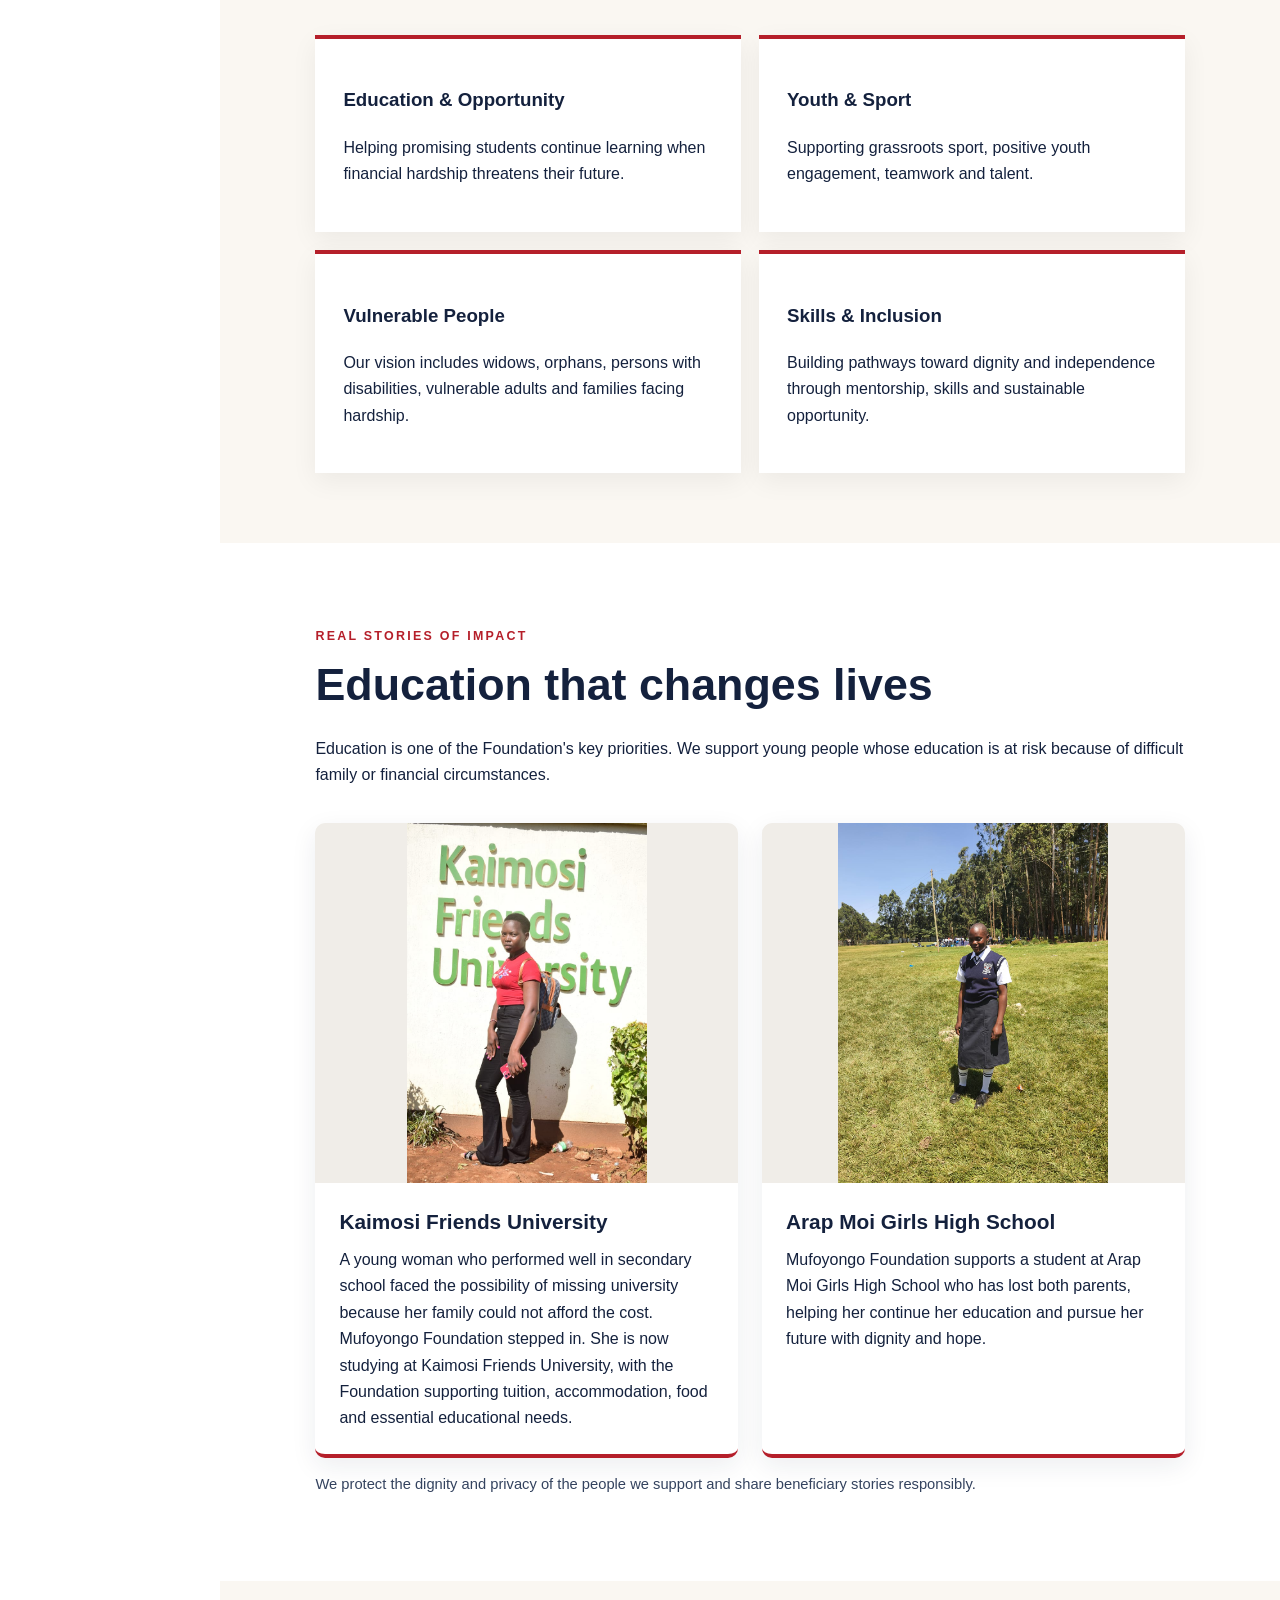
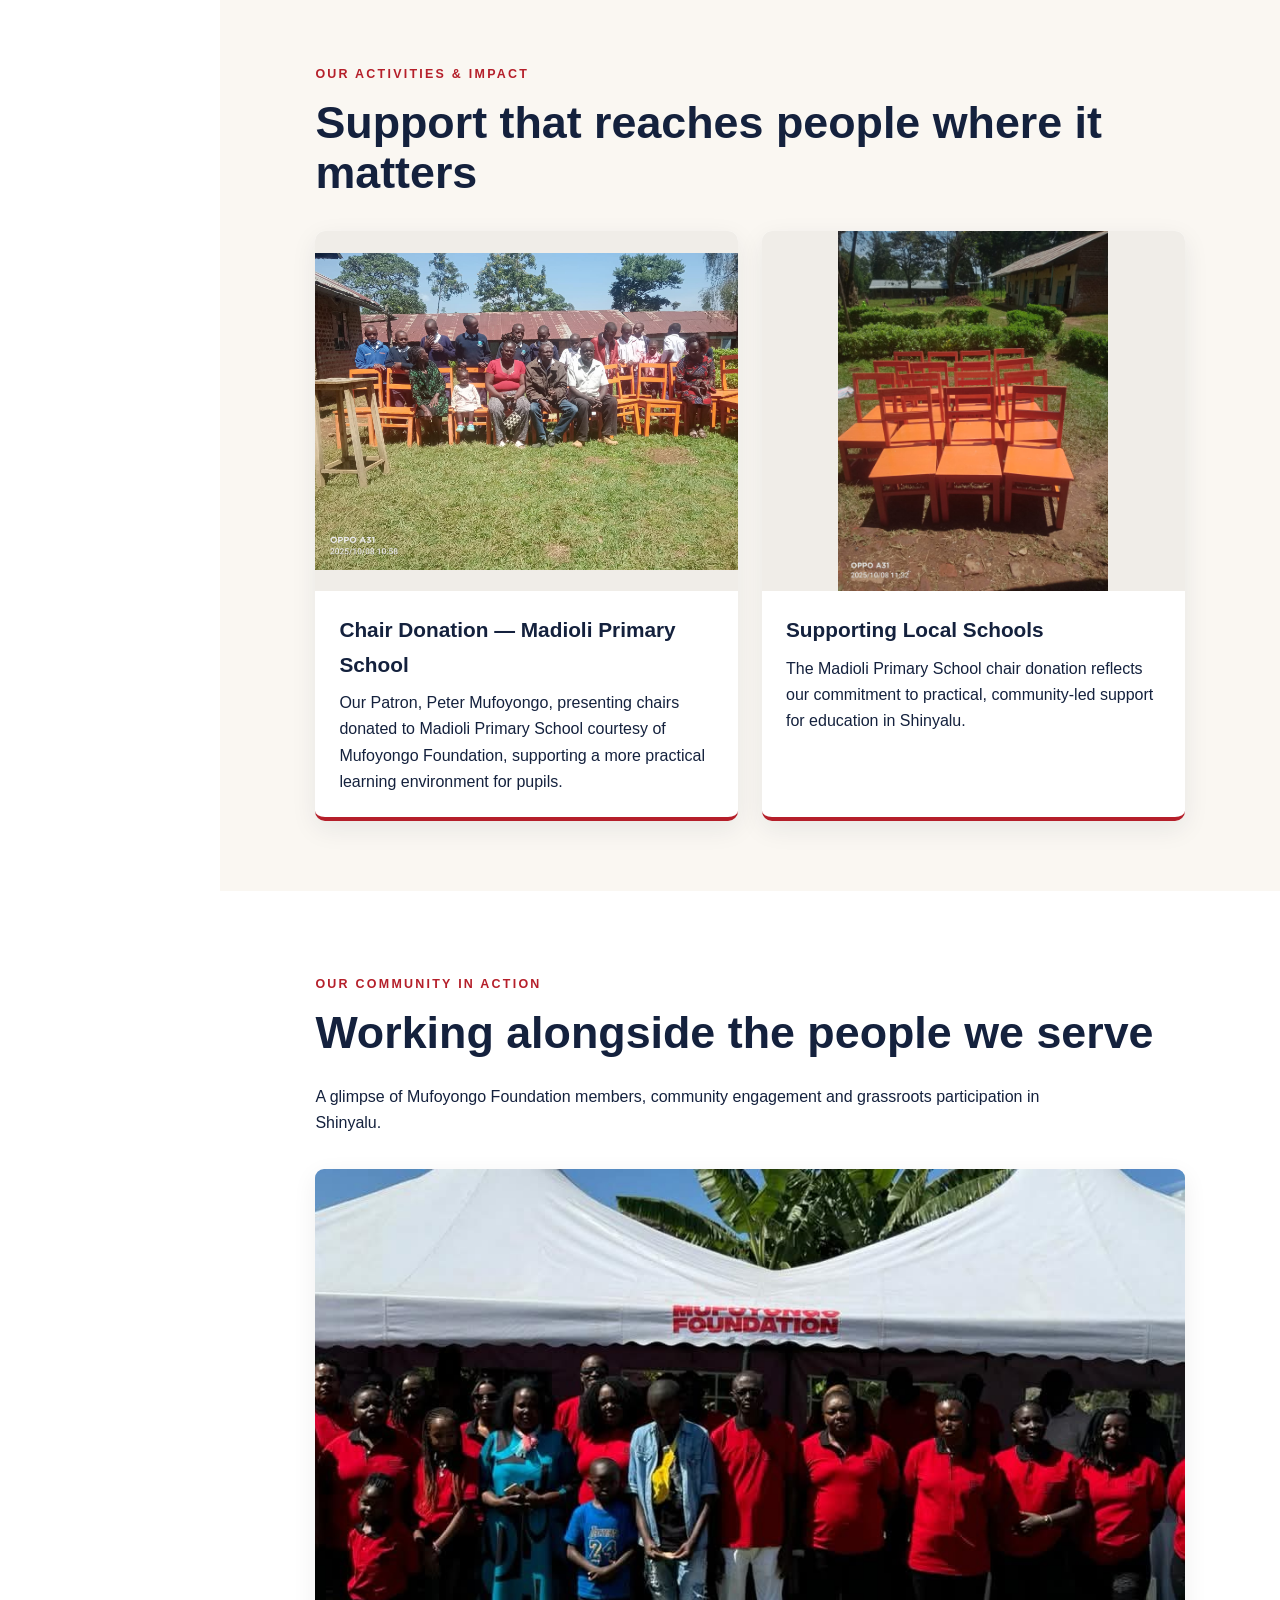
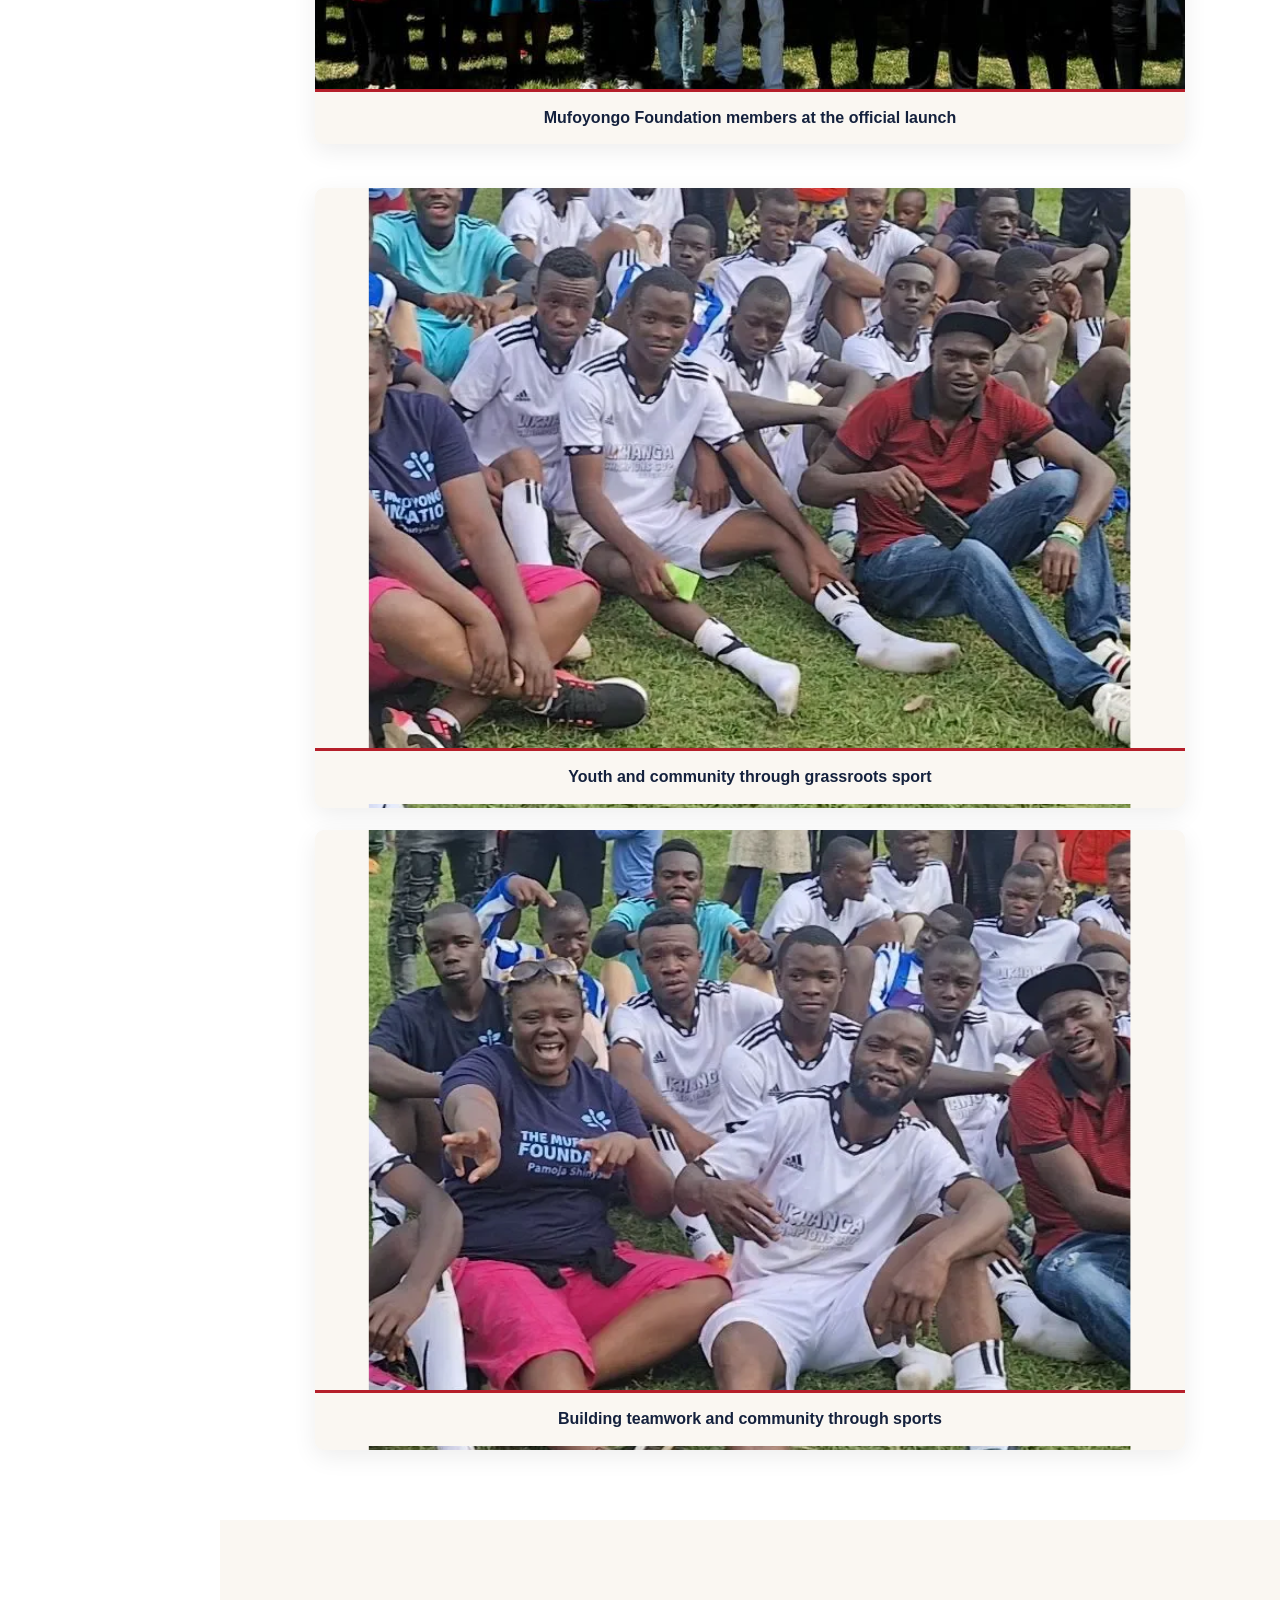
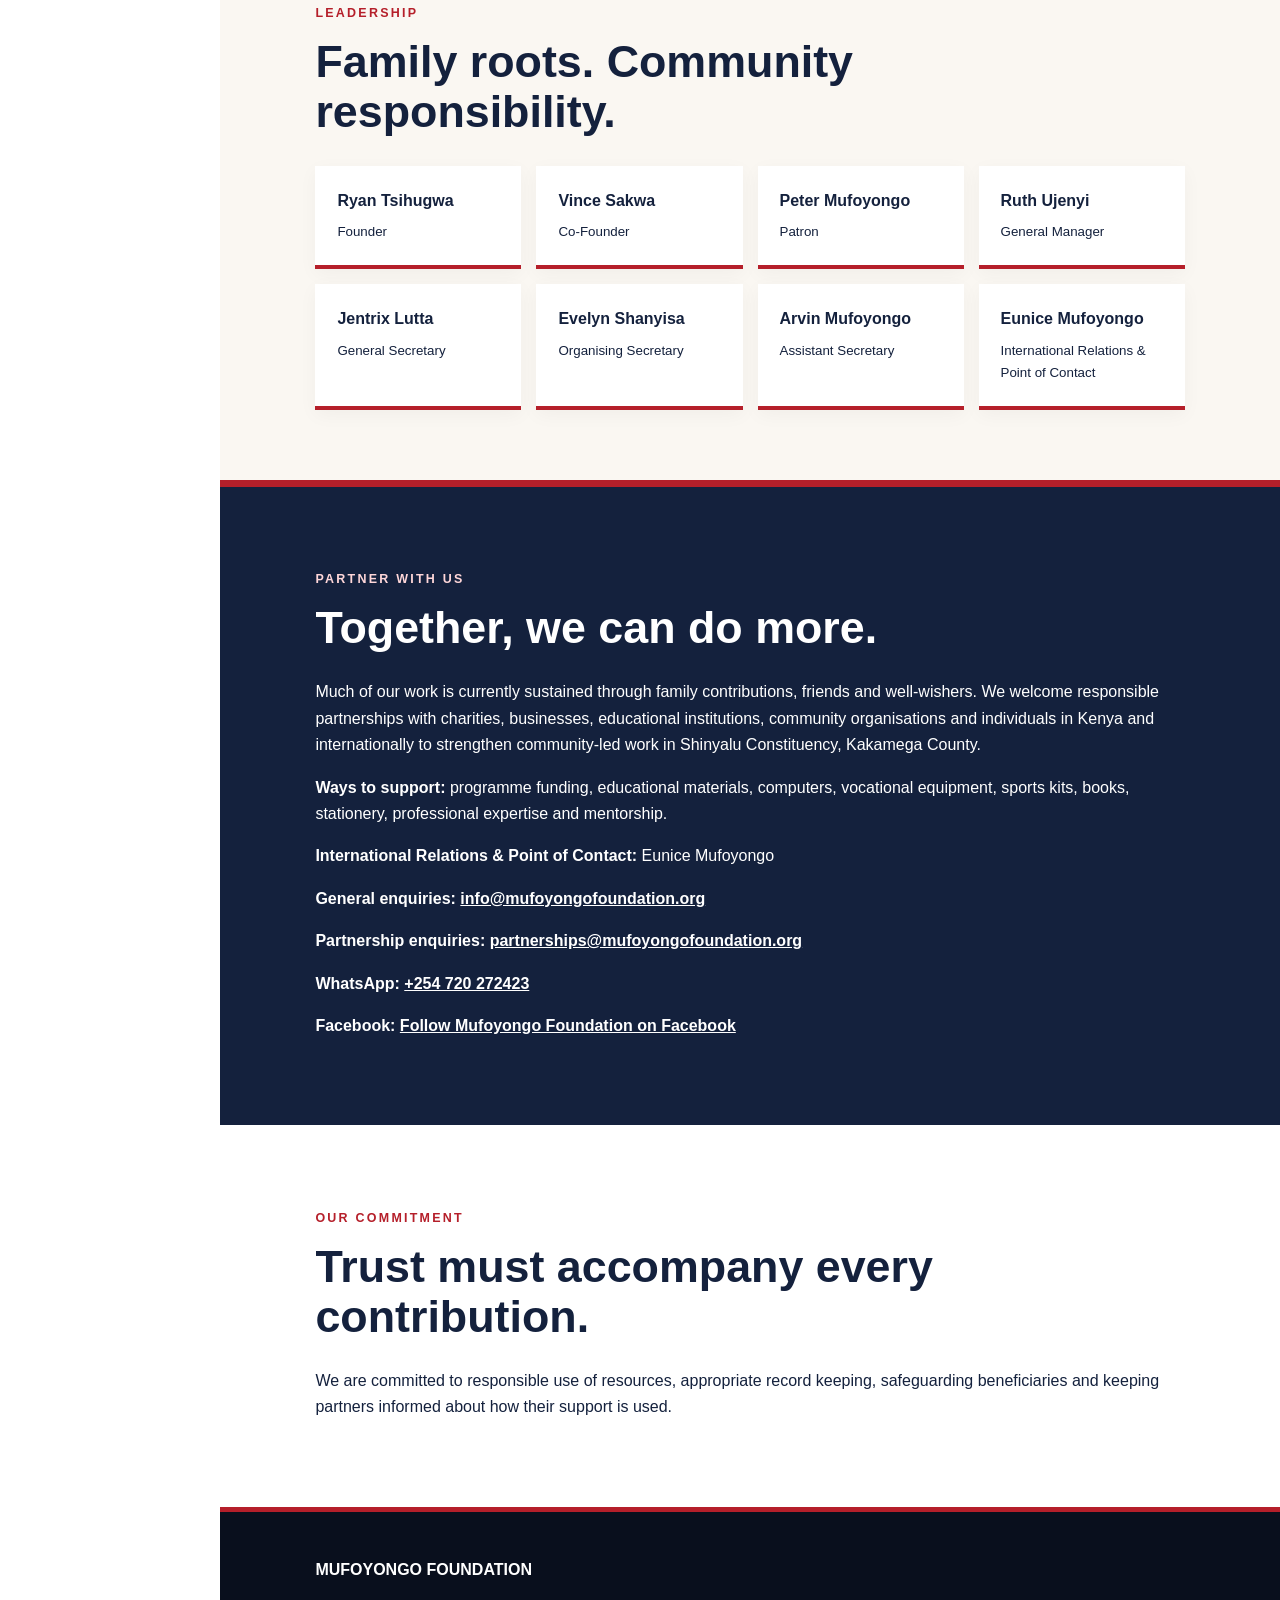
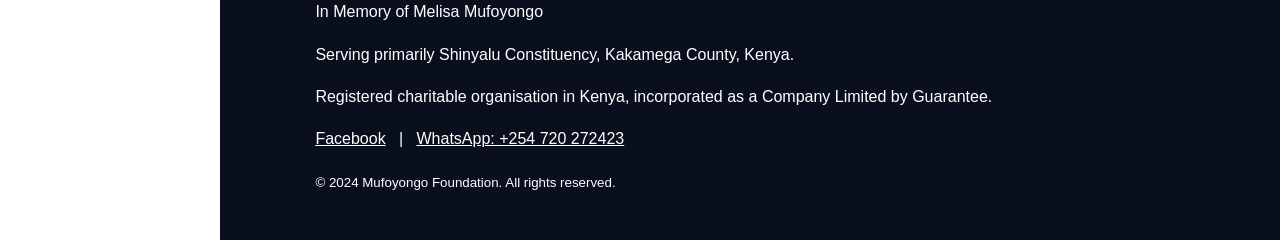
==== commit 5c2895ff: "Correct partnership contact email to plural partnerships" ====
--- a/index.html
+++ b/index.html
@@ -1 +1 @@
-<!doctype html><html lang="en"><head><meta charset="utf-8"><meta name="viewport" content="width=device-width,initial-scale=1"><meta name="description" content="Mufoyongo Foundation is a registered non-profit organisation supporting education, youth empowerment, vulnerable families, persons with disabilities and community development in Shinyalu Constituency, Kakamega County, Kenya."><title>Mufoyongo Foundation | Non-Profit Organisation in Shinyalu, Kenya</title><link rel="stylesheet" href="style.css"></head><body><header><button class="menu-toggle" type="button" aria-label="Open menu" aria-controls="site-menu" aria-expanded="false"><span></span><span></span><span></span></button><div class="brand">MUFOYONGO FOUNDATION</div></header><div class="nav-overlay" aria-hidden="true"></div><aside class="side-nav" id="site-menu"><button class="menu-close" type="button" aria-label="Close menu">&times;</button><div class="side-nav-title">Explore</div><nav><a href="#about">About</a><a href="#work">Our Work</a><a href="#impact">Impact</a><a href="#activities">Activities</a><a href="#gallery">Gallery</a><a href="#leadership">Leadership</a><a href="#partner">Partner With Us</a></nav></aside><div class="site-content"><main><section class="hero"><div><p class="eyebrow">A FAMILY LEGACY OF SERVICE</p><h1>Giving Hope.<br>Creating Opportunity.<br>Transforming Communities.</h1><p>Established in memory of Melisa Mufoyongo, we work alongside communities primarily in Shinyalu Constituency, Kakamega County, Kenya, to expand opportunity through education, inclusion, youth development and practical support.</p><a class="btn" href="#work">Explore Our Work</a></div></section><section id="about"><div class="split"><div><p class="eyebrow">OUR STORY</p><h2>From family loss to a legacy of giving</h2><p>The story of Mufoyongo Foundation began after the passing of our beloved mother, Melisa Mufoyongo, in 2021. As a family, we wanted her memory to live through compassion, service and practical support for others.</p><p>In 2023, that commitment became Mufoyongo Foundation, a registered charitable organisation in Kenya, incorporated as a Company Limited by Guarantee. Our primary catchment area is Shinyalu Constituency in Kakamega County, Kenya, where we seek to work closely with local communities and respond to locally identified needs.</p><blockquote>Our resources are limited, but our commitment is not.</blockquote></div><figure class="feature-figure"><img class="feature-photo patriarch-feature" src="IMG-20261014-WA0013.jpg" alt="Mufoyongo Senior, family patriarch, seated with Mufoyongo Foundation members"><figcaption>Mufoyongo Senior, our family patriarch, with Foundation members</figcaption></figure></div></section><section id="work" class="soft"><p class="eyebrow">WHAT WE DO</p><h2>Practical support. Lasting opportunity.</h2><div class="cards"><article><h3>Education & Opportunity</h3><p>Helping promising students continue learning when financial hardship threatens their future.</p></article><article><h3>Youth & Sport</h3><p>Supporting grassroots sport, positive youth engagement, teamwork and talent.</p></article><article><h3>Vulnerable People</h3><p>Our vision includes widows, orphans, persons with disabilities, vulnerable adults and families facing hardship.</p></article><article><h3>Skills & Inclusion</h3><p>Building pathways toward dignity and independence through mentorship, skills and sustainable opportunity.</p></article></div></section><section id="impact"><p class="eyebrow">REAL STORIES OF IMPACT</p><h2>Education that changes lives</h2><p>Education is one of the Foundation's key priorities. We support young people whose education is at risk because of difficult family or financial circumstances.</p><div class="activity-grid"><article class="activity-card"><img src="IMG-20261009-WA0022.jpg" alt="Student supported by Mufoyongo Foundation at Kaimosi Friends University"><div><h3>Kaimosi Friends University</h3><p>A young woman who performed well in secondary school faced the possibility of missing university because her family could not afford the cost. Mufoyongo Foundation stepped in. She is now studying at Kaimosi Friends University, with the Foundation supporting tuition, accommodation, food and essential educational needs.</p></div></article><article class="activity-card"><img src="IMG-20261102-WA0014.jpg" alt="Student supported by Mufoyongo Foundation at Arap Moi Girls High School"><div><h3>Arap Moi Girls High School</h3><p>Mufoyongo Foundation supports a student at Arap Moi Girls High School who has lost both parents, helping her continue her education and pursue her future with dignity and hope.</p></div></article></div><p class="note">We protect the dignity and privacy of the people we support and share beneficiary stories responsibly.</p></section><section id="activities" class="soft"><p class="eyebrow">OUR ACTIVITIES & IMPACT</p><h2>Support that reaches people where it matters</h2><div class="activity-grid"><article class="activity-card"><img src="IMG-20261102-WA0009.jpg" alt="Peter Mufoyongo presenting chairs donated by Mufoyongo Foundation to Madioli Primary School"><div><h3>Chair Donation — Madioli Primary School</h3><p>Our Patron, Peter Mufoyongo, presenting chairs donated to Madioli Primary School courtesy of Mufoyongo Foundation, supporting a more practical learning environment for pupils.</p></div></article><article class="activity-card"><img src="IMG-20261102-WA0011.jpg" alt="Mufoyongo Foundation chair donation activity at Madioli Primary School"><div><h3>Supporting Local Schools</h3><p>The Madioli Primary School chair donation reflects our commitment to practical, community-led support for education in Shinyalu.</p></div></article></div></section><section id="gallery" class="gallery-section"><p class="eyebrow">OUR COMMUNITY IN ACTION</p><h2>Working alongside the people we serve</h2><p class="gallery-intro">A glimpse of Mufoyongo Foundation members, community engagement and grassroots participation in Shinyalu.</p><div class="gallery"><figure><img class="members-photo" src="IMG-20261102-WA0016.jpg" alt="Mufoyongo Foundation members at the official launch"><figcaption>Mufoyongo Foundation members at the official launch</figcaption></figure><figure class="gallery-spacer" aria-hidden="true"></figure><figure class="rotated-photo-frame"><img class="rotate-left" src="25f516f0b5b633e04be869a05771ec86.webp" alt="Mufoyongo Foundation youth and community sports activity"><figcaption>Youth and community through grassroots sport</figcaption></figure><figure class="rotated-photo-frame"><img class="rotate-left" src="651fce0d6d55ffa7c483a752df6c9d7b.webp" alt="Community sports activity supported by Mufoyongo Foundation"><figcaption>Building teamwork and community through sports</figcaption></figure></div></section><section id="leadership" class="soft"><p class="eyebrow">LEADERSHIP</p><h2>Family roots. Community responsibility.</h2><div class="leaders"><div><strong>Ryan Tsihugwa</strong><small>Founder</small></div><div><strong>Vince Sakwa</strong><small>Co-Founder</small></div><div><strong>Peter Mufoyongo</strong><small>Patron</small></div><div><strong>Ruth Ujenyi</strong><small>General Manager</small></div><div><strong>Jentrix Lutta</strong><small>General Secretary</small></div><div><strong>Evelyn Shanyisa</strong><small>Organising Secretary</small></div><div><strong>Arvin Mufoyongo</strong><small>Assistant Secretary</small></div><div><strong>Eunice Mufoyongo</strong><small>International Relations & Point of Contact</small></div></div></section><section id="partner" class="partner"><p class="eyebrow">PARTNER WITH US</p><h2>Together, we can do more.</h2><p>Much of our work is currently sustained through family contributions, friends and well-wishers. We welcome responsible partnerships with charities, businesses, educational institutions, community organisations and individuals in Kenya and internationally to strengthen community-led work in Shinyalu Constituency, Kakamega County.</p><p><strong>Ways to support:</strong> programme funding, educational materials, computers, vocational equipment, sports kits, books, stationery, professional expertise and mentorship.</p><p><strong>International Relations & Point of Contact:</strong> Eunice Mufoyongo</p><p><strong>General enquiries:</strong> <a href="mailto:info@mufoyongofoundation.org">info@mufoyongofoundation.org</a></p><p><strong>Partnership enquiries:</strong> <a href="mailto:partnership@mufoyongofoundation.org">partnership@mufoyongofoundation.org</a></p><p><strong>WhatsApp:</strong> <a href="https://wa.me/254720272423" target="_blank" rel="noopener">+254 720 272423</a></p><p><strong>Facebook:</strong> <a href="https://www.facebook.com/share/1K9yjSeUjF/" target="_blank" rel="noopener">Follow Mufoyongo Foundation on Facebook</a></p></section><section><p class="eyebrow">OUR COMMITMENT</p><h2>Trust must accompany every contribution.</h2><p>We are committed to responsible use of resources, appropriate record keeping, safeguarding beneficiaries and keeping partners informed about how their support is used.</p></section></main><footer><strong>MUFOYONGO FOUNDATION</strong><p>In Memory of Melisa Mufoyongo</p><p>Serving primarily Shinyalu Constituency, Kakamega County, Kenya.</p><p>Registered charitable organisation in Kenya, incorporated as a Company Limited by Guarantee.</p><p><a href="https://www.facebook.com/share/1K9yjSeUjF/" target="_blank" rel="noopener">Facebook</a> &nbsp; | &nbsp; <a href="https://wa.me/254720272423" target="_blank" rel="noopener">WhatsApp: +254 720 272423</a></p><small>© 2024 Mufoyongo Foundation. All rights reserved.</small></footer></div><script>(function(){const toggle=document.querySelector('.menu-toggle'),menu=document.querySelector('.side-nav'),closeBtn=document.querySelector('.menu-close'),overlay=document.querySelector('.nav-overlay'),links=menu.querySelectorAll('a');function openMenu(){menu.classList.add('open');overlay.classList.add('open');document.body.classList.add('menu-open');toggle.setAttribute('aria-expanded','true')}function closeMenu(){menu.classList.remove('open');overlay.classList.remove('open');document.body.classList.remove('menu-open');toggle.setAttribute('aria-expanded','false')}toggle.addEventListener('click',openMenu);closeBtn.addEventListener('click',closeMenu);overlay.addEventListener('click',closeMenu);links.forEach(link=>link.addEventListener('click',closeMenu));document.addEventListener('keydown',e=>{if(e.key==='Escape')closeMenu()});window.addEventListener('resize',()=>{if(window.innerWidth>900)closeMenu()})})();</script></body></html>+<!doctype html><html lang="en"><head><meta charset="utf-8"><meta name="viewport" content="width=device-width,initial-scale=1"><meta name="description" content="Mufoyongo Foundation is a registered non-profit organisation supporting education, youth empowerment, vulnerable families, persons with disabilities and community development in Shinyalu Constituency, Kakamega County, Kenya."><title>Mufoyongo Foundation | Non-Profit Organisation in Shinyalu, Kenya</title><link rel="stylesheet" href="style.css"></head><body><header><button class="menu-toggle" type="button" aria-label="Open menu" aria-controls="site-menu" aria-expanded="false"><span></span><span></span><span></span></button><div class="brand">MUFOYONGO FOUNDATION</div></header><div class="nav-overlay" aria-hidden="true"></div><aside class="side-nav" id="site-menu"><button class="menu-close" type="button" aria-label="Close menu">&times;</button><div class="side-nav-title">Explore</div><nav><a href="#about">About</a><a href="#work">Our Work</a><a href="#impact">Impact</a><a href="#activities">Activities</a><a href="#gallery">Gallery</a><a href="#leadership">Leadership</a><a href="#partner">Partner With Us</a></nav></aside><div class="site-content"><main><section class="hero"><div><p class="eyebrow">A FAMILY LEGACY OF SERVICE</p><h1>Giving Hope.<br>Creating Opportunity.<br>Transforming Communities.</h1><p>Established in memory of Melisa Mufoyongo, we work alongside communities primarily in Shinyalu Constituency, Kakamega County, Kenya, to expand opportunity through education, inclusion, youth development and practical support.</p><a class="btn" href="#work">Explore Our Work</a></div></section><section id="about"><div class="split"><div><p class="eyebrow">OUR STORY</p><h2>From family loss to a legacy of giving</h2><p>The story of Mufoyongo Foundation began after the passing of our beloved mother, Melisa Mufoyongo, in 2021. As a family, we wanted her memory to live through compassion, service and practical support for others.</p><p>In 2023, that commitment became Mufoyongo Foundation, a registered charitable organisation in Kenya, incorporated as a Company Limited by Guarantee. Our primary catchment area is Shinyalu Constituency in Kakamega County, Kenya, where we seek to work closely with local communities and respond to locally identified needs.</p><blockquote>Our resources are limited, but our commitment is not.</blockquote></div><figure class="feature-figure"><img class="feature-photo patriarch-feature" src="IMG-20261014-WA0013.jpg" alt="Mufoyongo Senior, family patriarch, seated with Mufoyongo Foundation members"><figcaption>Mufoyongo Senior, our family patriarch, with Foundation members</figcaption></figure></div></section><section id="work" class="soft"><p class="eyebrow">WHAT WE DO</p><h2>Practical support. Lasting opportunity.</h2><div class="cards"><article><h3>Education & Opportunity</h3><p>Helping promising students continue learning when financial hardship threatens their future.</p></article><article><h3>Youth & Sport</h3><p>Supporting grassroots sport, positive youth engagement, teamwork and talent.</p></article><article><h3>Vulnerable People</h3><p>Our vision includes widows, orphans, persons with disabilities, vulnerable adults and families facing hardship.</p></article><article><h3>Skills & Inclusion</h3><p>Building pathways toward dignity and independence through mentorship, skills and sustainable opportunity.</p></article></div></section><section id="impact"><p class="eyebrow">REAL STORIES OF IMPACT</p><h2>Education that changes lives</h2><p>Education is one of the Foundation's key priorities. We support young people whose education is at risk because of difficult family or financial circumstances.</p><div class="activity-grid"><article class="activity-card"><img src="IMG-20261009-WA0022.jpg" alt="Student supported by Mufoyongo Foundation at Kaimosi Friends University"><div><h3>Kaimosi Friends University</h3><p>A young woman who performed well in secondary school faced the possibility of missing university because her family could not afford the cost. Mufoyongo Foundation stepped in. She is now studying at Kaimosi Friends University, with the Foundation supporting tuition, accommodation, food and essential educational needs.</p></div></article><article class="activity-card"><img src="IMG-20261102-WA0014.jpg" alt="Student supported by Mufoyongo Foundation at Arap Moi Girls High School"><div><h3>Arap Moi Girls High School</h3><p>Mufoyongo Foundation supports a student at Arap Moi Girls High School who has lost both parents, helping her continue her education and pursue her future with dignity and hope.</p></div></article></div><p class="note">We protect the dignity and privacy of the people we support and share beneficiary stories responsibly.</p></section><section id="activities" class="soft"><p class="eyebrow">OUR ACTIVITIES & IMPACT</p><h2>Support that reaches people where it matters</h2><div class="activity-grid"><article class="activity-card"><img src="IMG-20261102-WA0009.jpg" alt="Peter Mufoyongo presenting chairs donated by Mufoyongo Foundation to Madioli Primary School"><div><h3>Chair Donation — Madioli Primary School</h3><p>Our Patron, Peter Mufoyongo, presenting chairs donated to Madioli Primary School courtesy of Mufoyongo Foundation, supporting a more practical learning environment for pupils.</p></div></article><article class="activity-card"><img src="IMG-20261102-WA0011.jpg" alt="Mufoyongo Foundation chair donation activity at Madioli Primary School"><div><h3>Supporting Local Schools</h3><p>The Madioli Primary School chair donation reflects our commitment to practical, community-led support for education in Shinyalu.</p></div></article></div></section><section id="gallery" class="gallery-section"><p class="eyebrow">OUR COMMUNITY IN ACTION</p><h2>Working alongside the people we serve</h2><p class="gallery-intro">A glimpse of Mufoyongo Foundation members, community engagement and grassroots participation in Shinyalu.</p><div class="gallery"><figure><img class="members-photo" src="IMG-20261102-WA0016.jpg" alt="Mufoyongo Foundation members at the official launch"><figcaption>Mufoyongo Foundation members at the official launch</figcaption></figure><figure class="gallery-spacer" aria-hidden="true"></figure><figure class="rotated-photo-frame"><img class="rotate-left" src="25f516f0b5b633e04be869a05771ec86.webp" alt="Mufoyongo Foundation youth and community sports activity"><figcaption>Youth and community through grassroots sport</figcaption></figure><figure class="rotated-photo-frame"><img class="rotate-left" src="651fce0d6d55ffa7c483a752df6c9d7b.webp" alt="Community sports activity supported by Mufoyongo Foundation"><figcaption>Building teamwork and community through sports</figcaption></figure></div></section><section id="leadership" class="soft"><p class="eyebrow">LEADERSHIP</p><h2>Family roots. Community responsibility.</h2><div class="leaders"><div><strong>Ryan Tsihugwa</strong><small>Founder</small></div><div><strong>Vince Sakwa</strong><small>Co-Founder</small></div><div><strong>Peter Mufoyongo</strong><small>Patron</small></div><div><strong>Ruth Ujenyi</strong><small>General Manager</small></div><div><strong>Jentrix Lutta</strong><small>General Secretary</small></div><div><strong>Evelyn Shanyisa</strong><small>Organising Secretary</small></div><div><strong>Arvin Mufoyongo</strong><small>Assistant Secretary</small></div><div><strong>Eunice Mufoyongo</strong><small>International Relations & Point of Contact</small></div></div></section><section id="partner" class="partner"><p class="eyebrow">PARTNER WITH US</p><h2>Together, we can do more.</h2><p>Much of our work is currently sustained through family contributions, friends and well-wishers. We welcome responsible partnerships with charities, businesses, educational institutions, community organisations and individuals in Kenya and internationally to strengthen community-led work in Shinyalu Constituency, Kakamega County.</p><p><strong>Ways to support:</strong> programme funding, educational materials, computers, vocational equipment, sports kits, books, stationery, professional expertise and mentorship.</p><p><strong>International Relations & Point of Contact:</strong> Eunice Mufoyongo</p><p><strong>General enquiries:</strong> <a href="mailto:info@mufoyongofoundation.org">info@mufoyongofoundation.org</a></p><p><strong>Partnership enquiries:</strong> <a href="mailto:partnerships@mufoyongofoundation.org">partnerships@mufoyongofoundation.org</a></p><p><strong>WhatsApp:</strong> <a href="https://wa.me/254720272423" target="_blank" rel="noopener">+254 720 272423</a></p><p><strong>Facebook:</strong> <a href="https://www.facebook.com/share/1K9yjSeUjF/" target="_blank" rel="noopener">Follow Mufoyongo Foundation on Facebook</a></p></section><section><p class="eyebrow">OUR COMMITMENT</p><h2>Trust must accompany every contribution.</h2><p>We are committed to responsible use of resources, appropriate record keeping, safeguarding beneficiaries and keeping partners informed about how their support is used.</p></section></main><footer><strong>MUFOYONGO FOUNDATION</strong><p>In Memory of Melisa Mufoyongo</p><p>Serving primarily Shinyalu Constituency, Kakamega County, Kenya.</p><p>Registered charitable organisation in Kenya, incorporated as a Company Limited by Guarantee.</p><p><a href="https://www.facebook.com/share/1K9yjSeUjF/" target="_blank" rel="noopener">Facebook</a> &nbsp; | &nbsp; <a href="https://wa.me/254720272423" target="_blank" rel="noopener">WhatsApp: +254 720 272423</a></p><small>© 2024 Mufoyongo Foundation. All rights reserved.</small></footer></div><script>(function(){const toggle=document.querySelector('.menu-toggle'),menu=document.querySelector('.side-nav'),closeBtn=document.querySelector('.menu-close'),overlay=document.querySelector('.nav-overlay'),links=menu.querySelectorAll('a');function openMenu(){menu.classList.add('open');overlay.classList.add('open');document.body.classList.add('menu-open');toggle.setAttribute('aria-expanded','true')}function closeMenu(){menu.classList.remove('open');overlay.classList.remove('open');document.body.classList.remove('menu-open');toggle.setAttribute('aria-expanded','false')}toggle.addEventListener('click',openMenu);closeBtn.addEventListener('click',closeMenu);overlay.addEventListener('click',closeMenu);links.forEach(link=>link.addEventListener('click',closeMenu));document.addEventListener('keydown',e=>{if(e.key==='Escape')closeMenu()});window.addEventListener('resize',()=>{if(window.innerWidth>900)closeMenu()})})();</script></body></html>
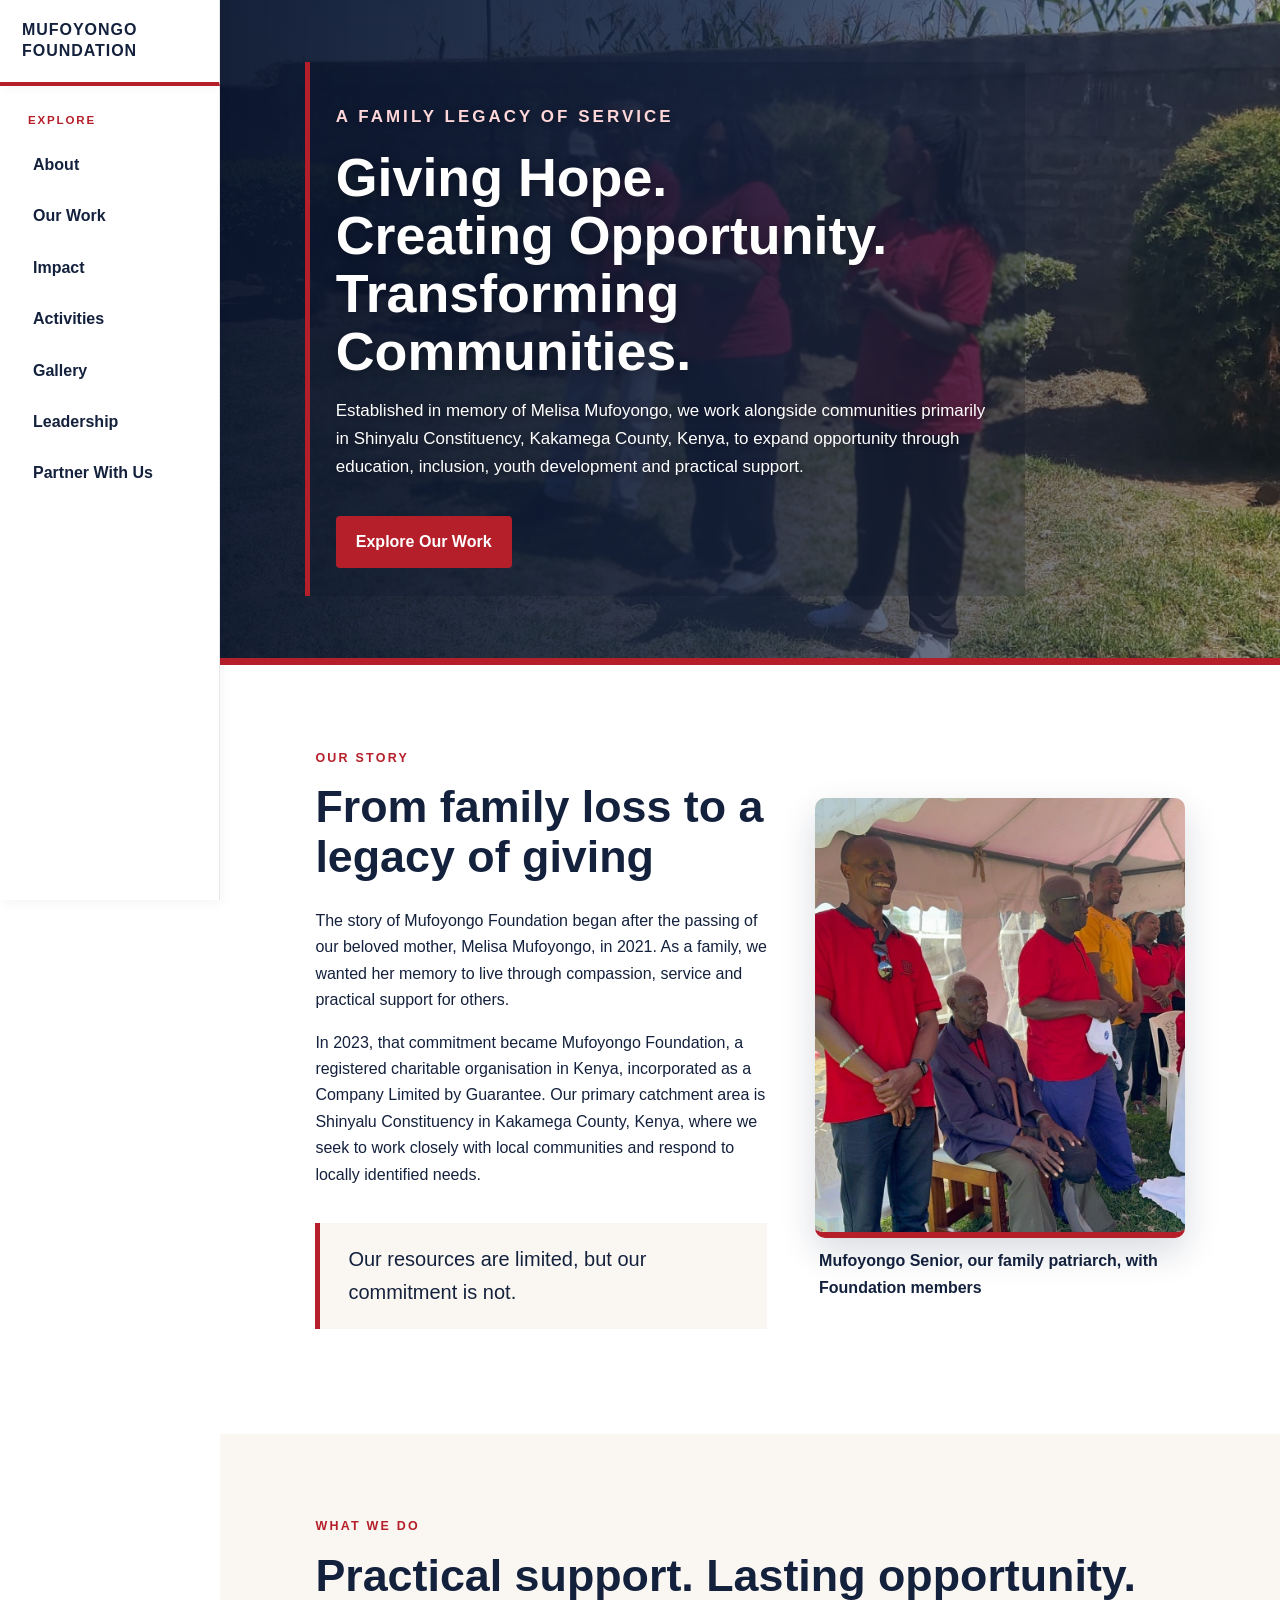
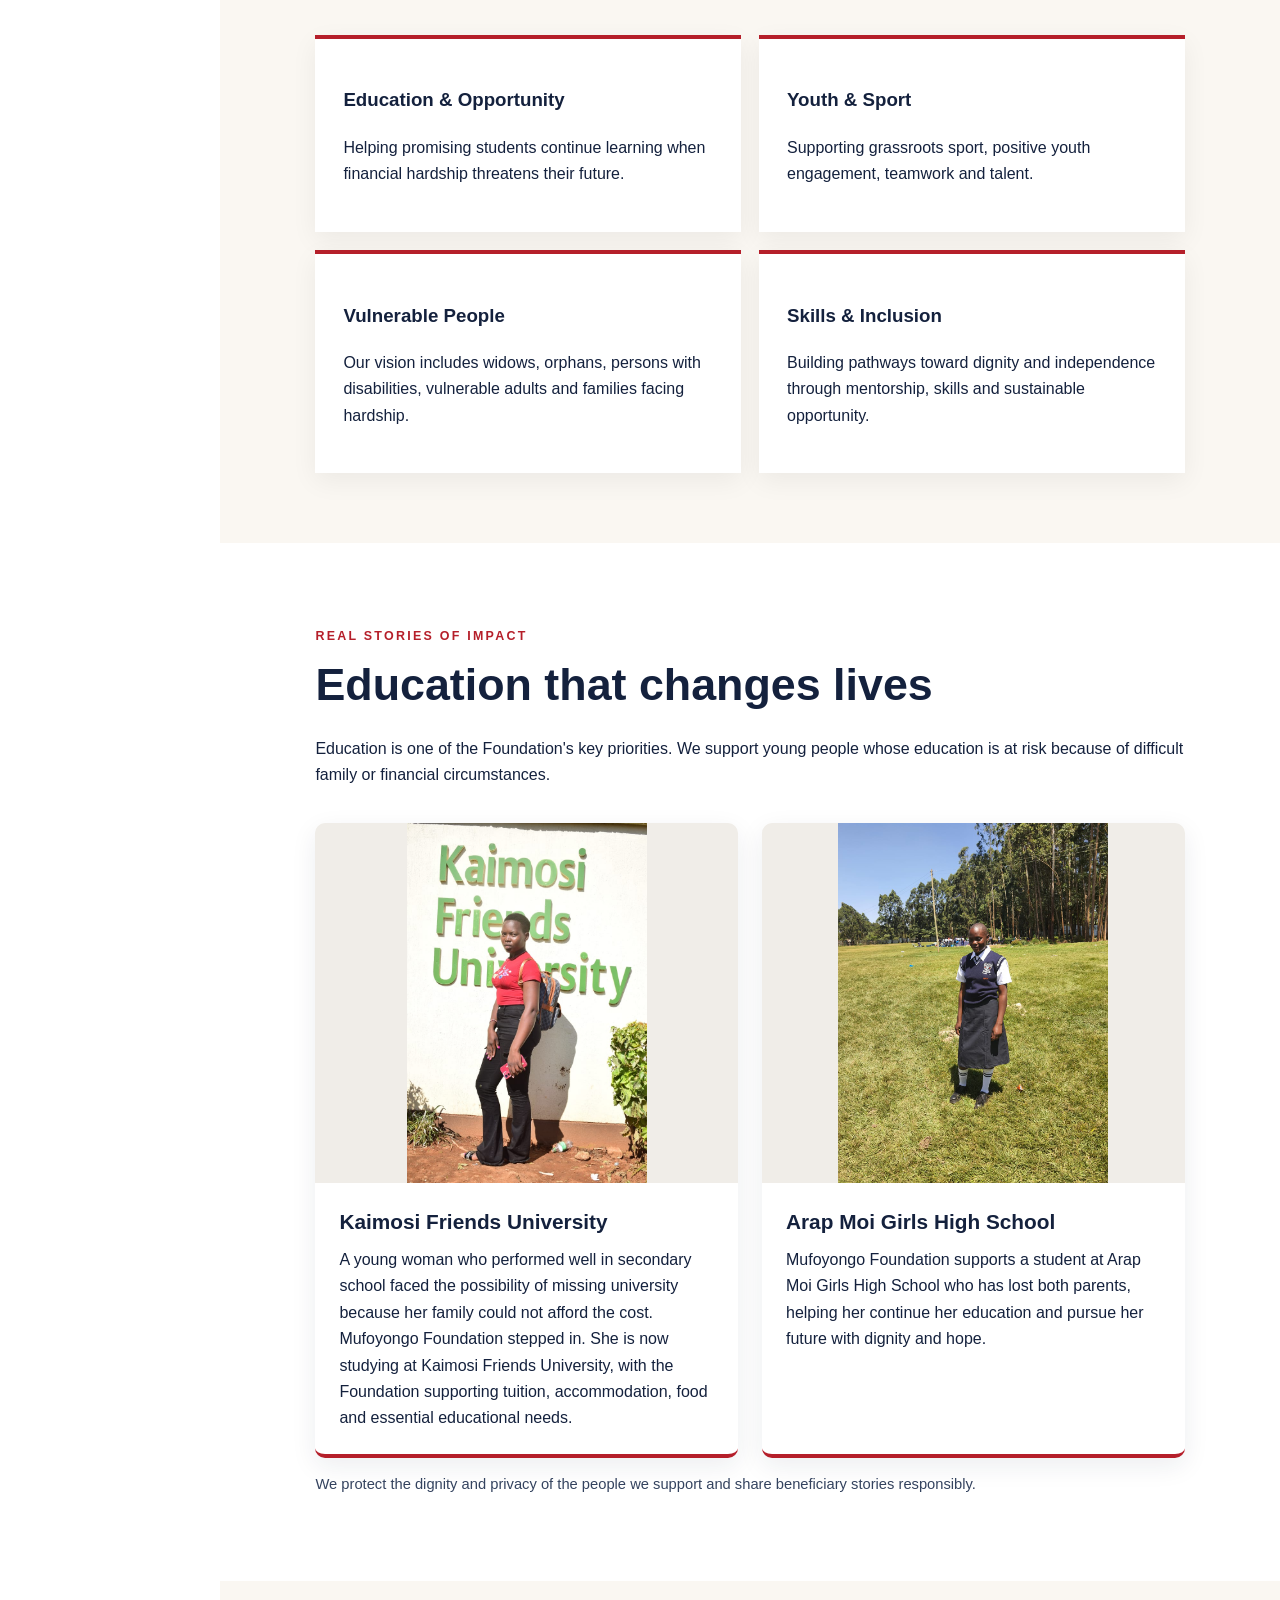
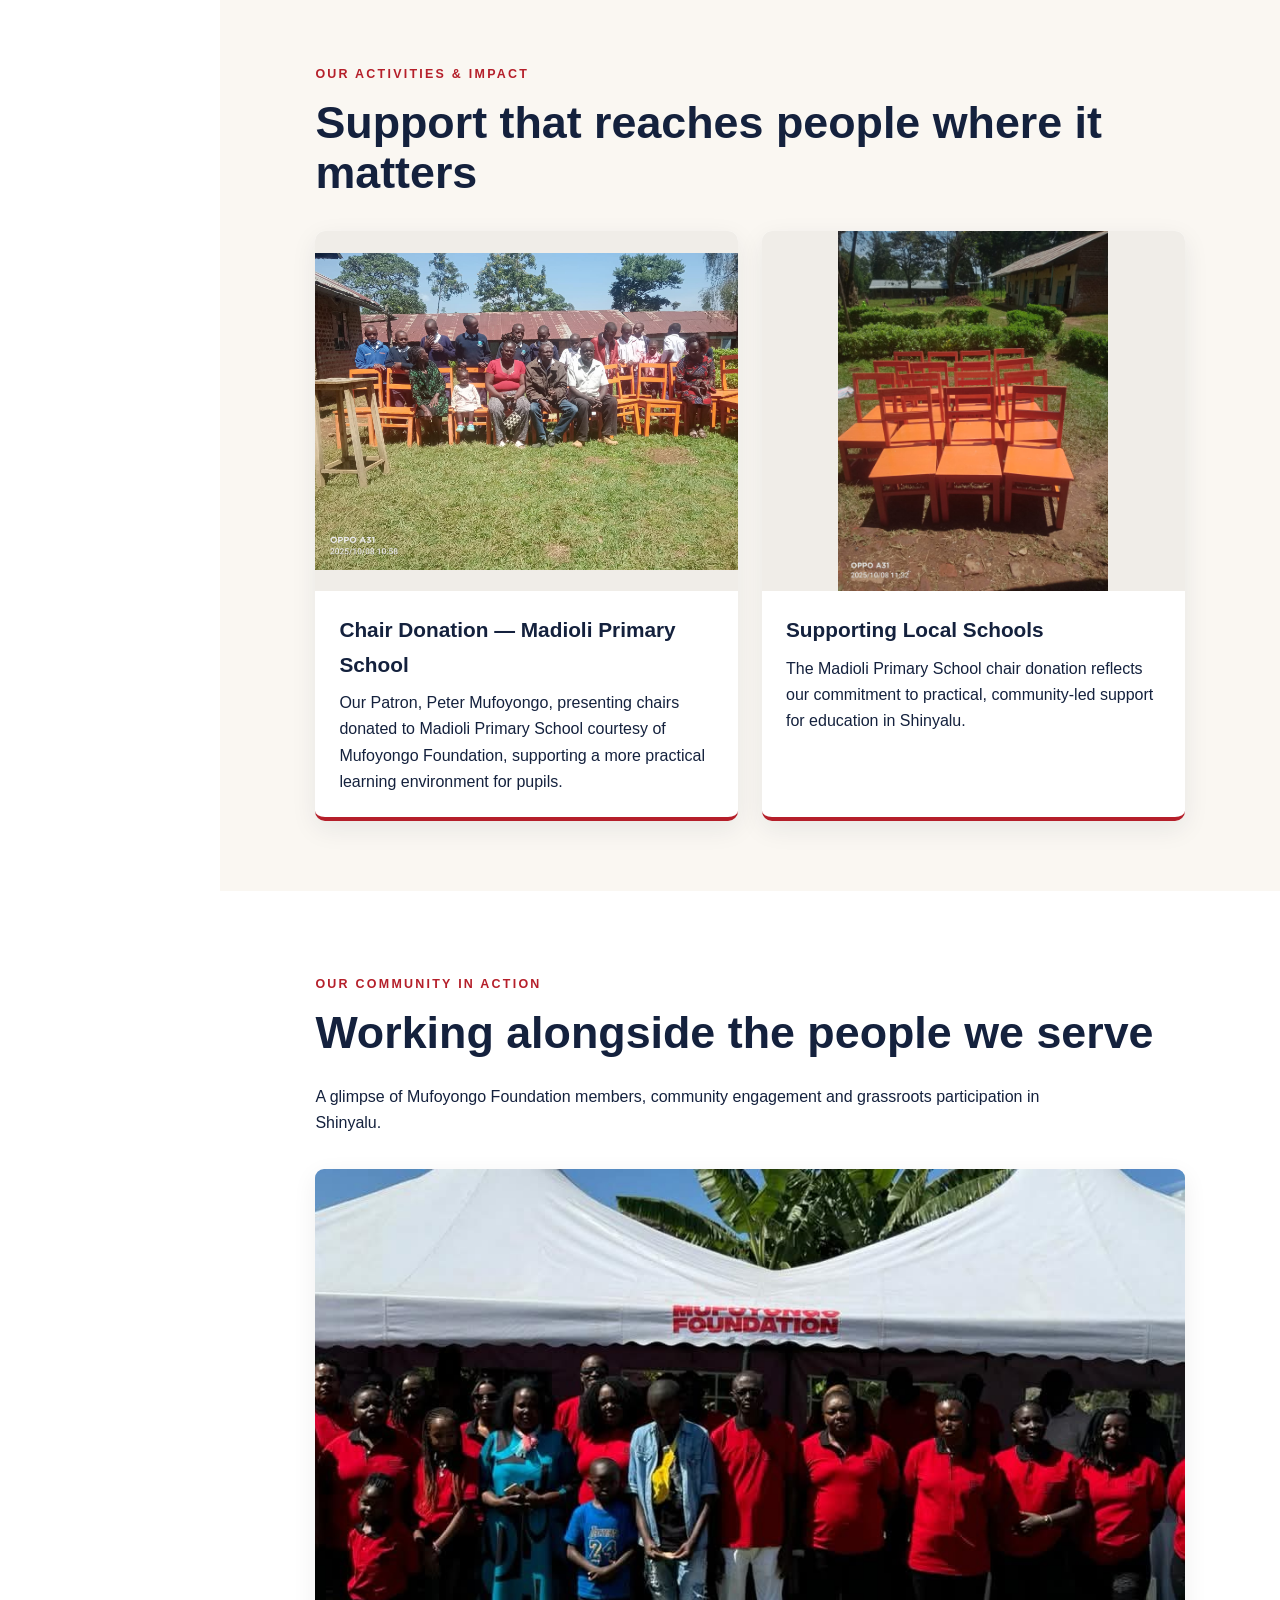
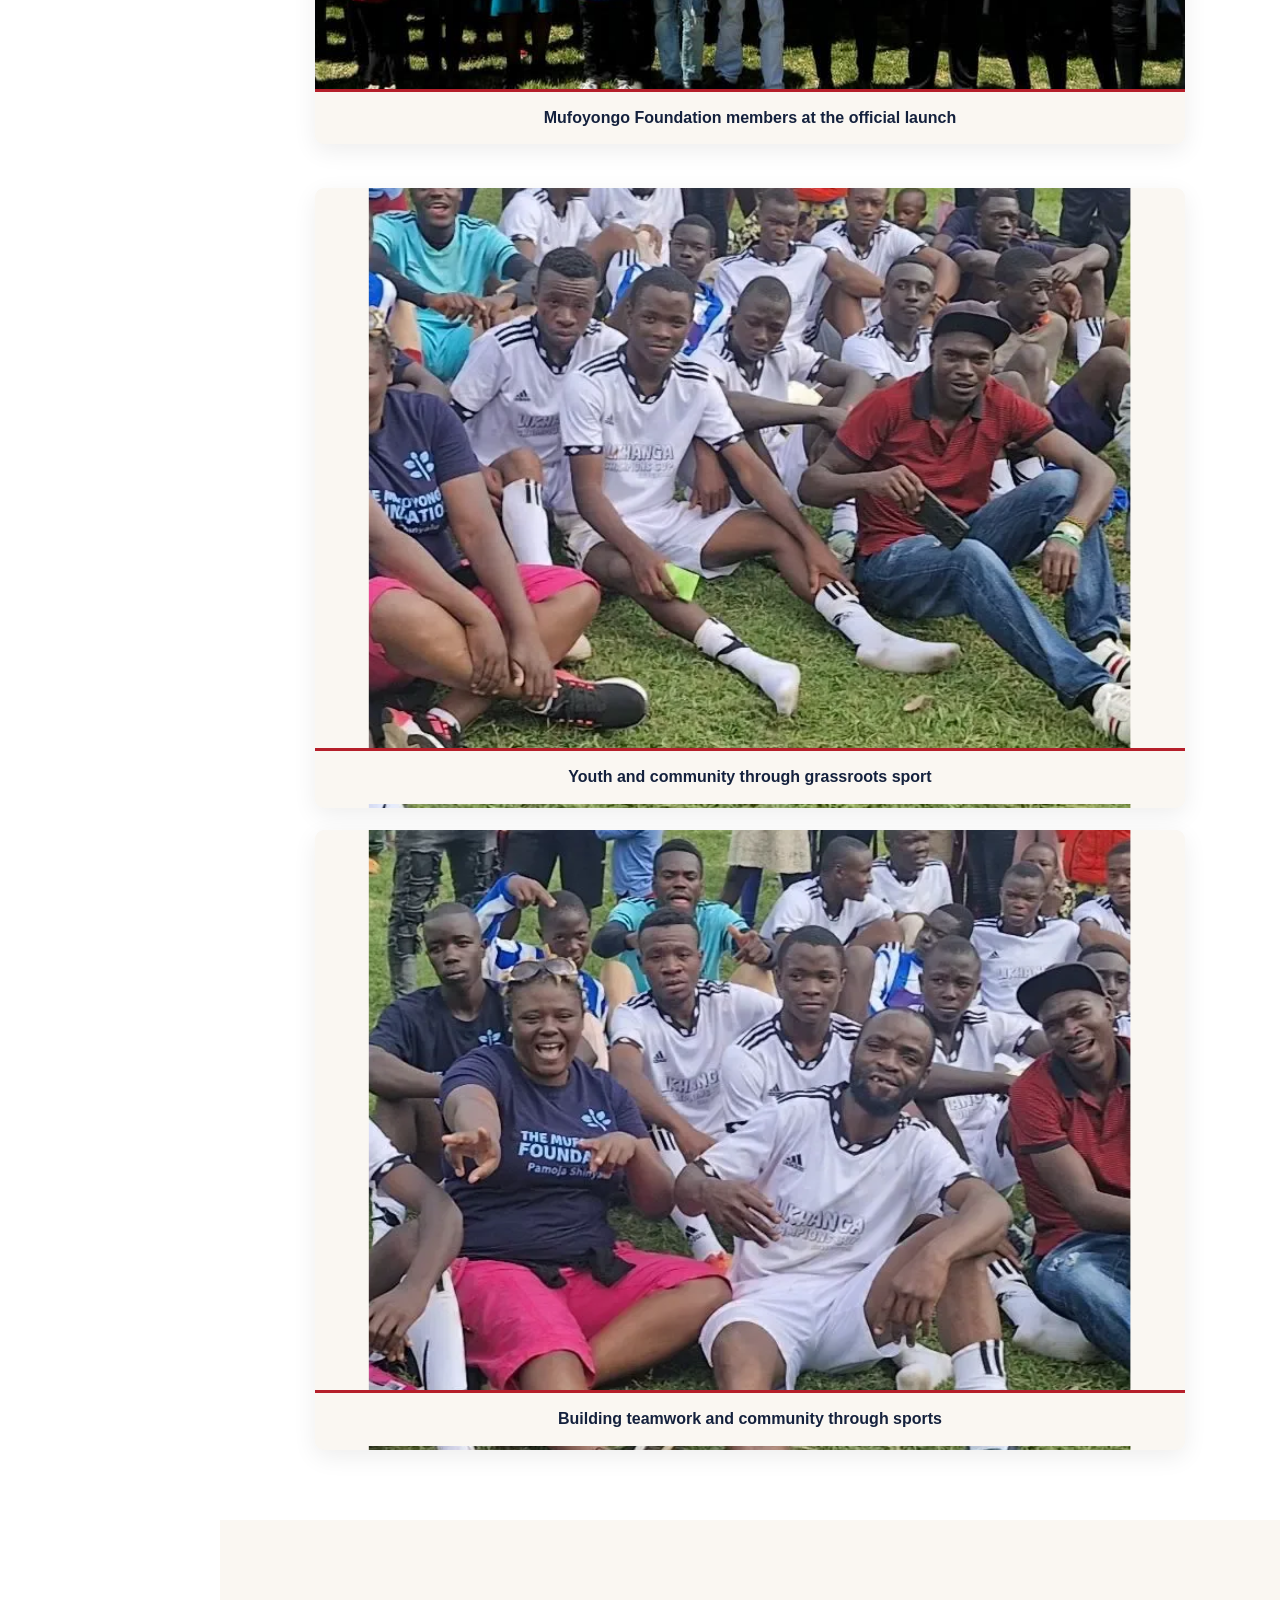
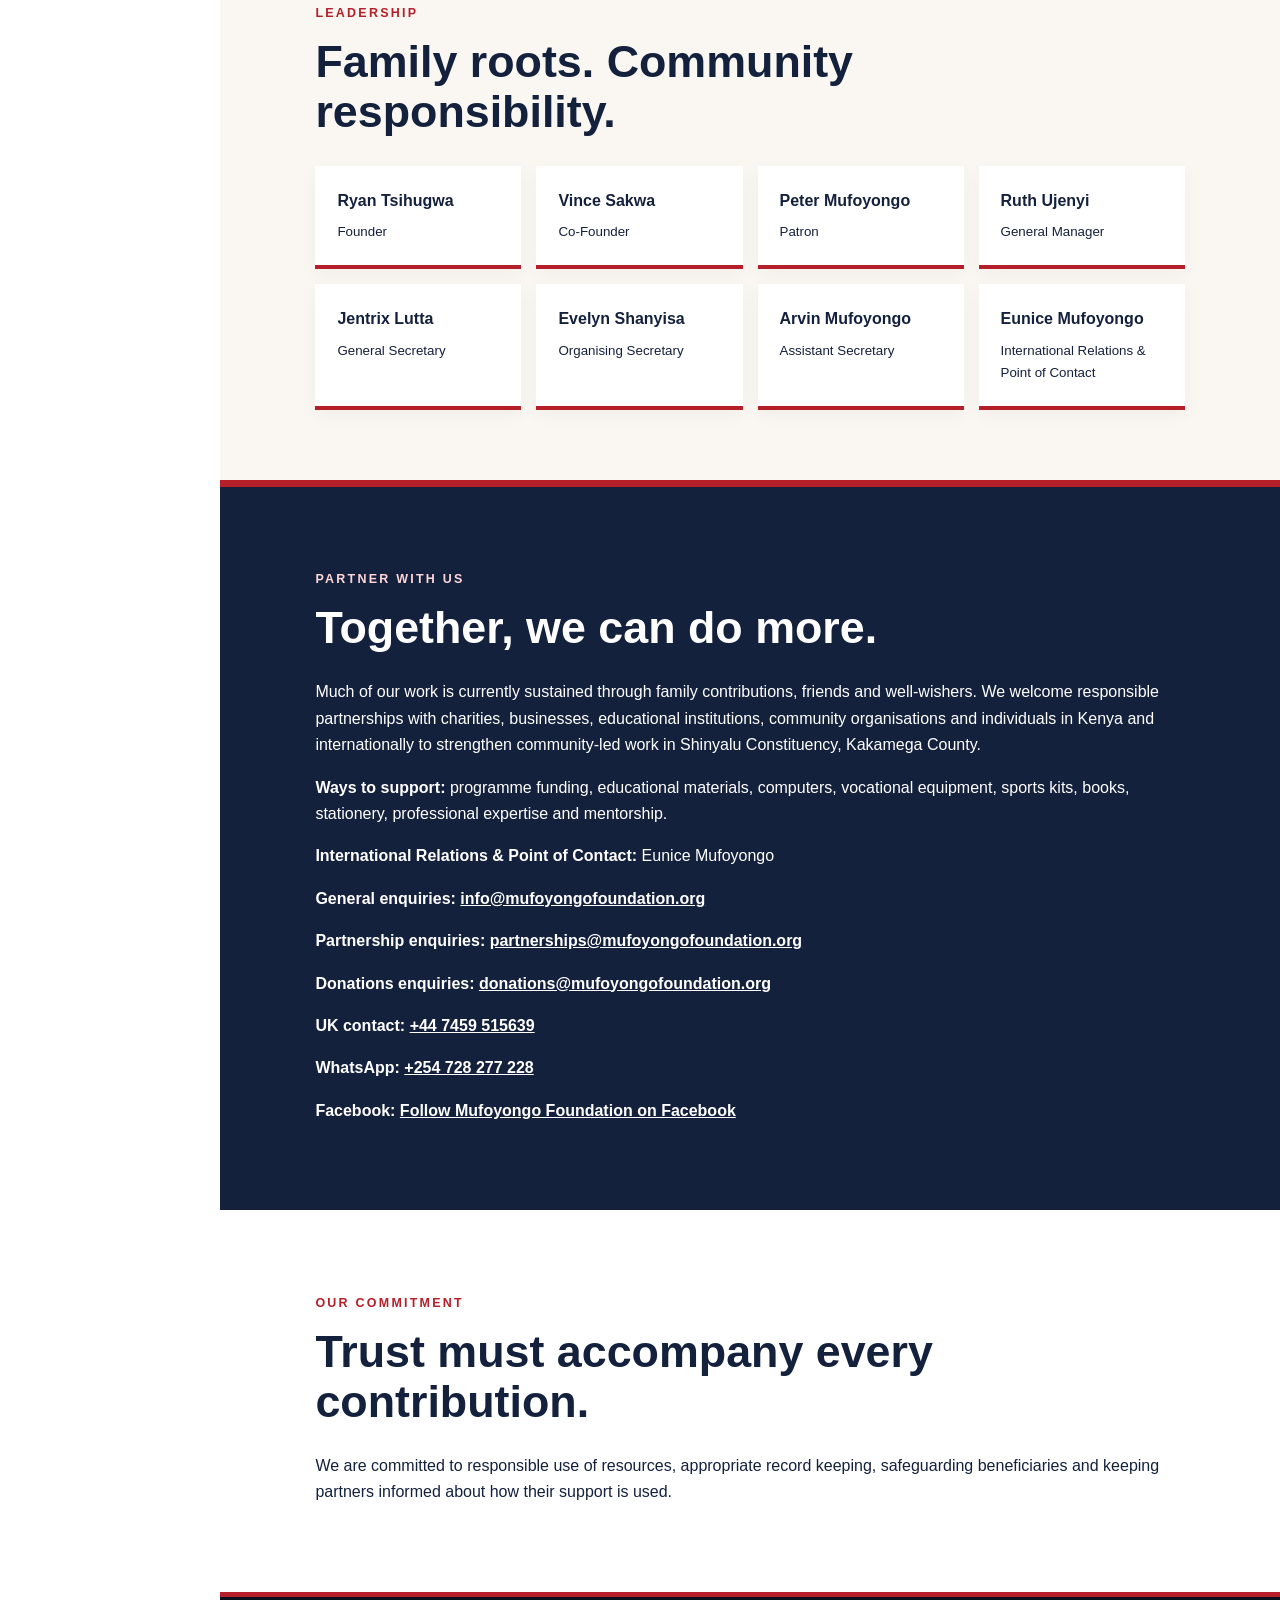
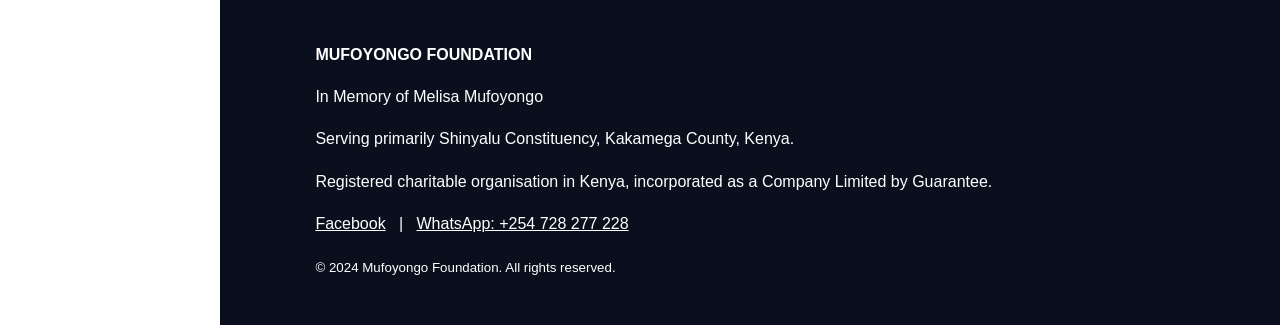
==== commit 1693d750: "Update Kenya and UK phone contacts and add donations email" ====
--- a/index.html
+++ b/index.html
@@ -1 +1 @@
-<!doctype html><html lang="en"><head><meta charset="utf-8"><meta name="viewport" content="width=device-width,initial-scale=1"><meta name="description" content="Mufoyongo Foundation is a registered non-profit organisation supporting education, youth empowerment, vulnerable families, persons with disabilities and community development in Shinyalu Constituency, Kakamega County, Kenya."><title>Mufoyongo Foundation | Non-Profit Organisation in Shinyalu, Kenya</title><link rel="stylesheet" href="style.css"></head><body><header><button class="menu-toggle" type="button" aria-label="Open menu" aria-controls="site-menu" aria-expanded="false"><span></span><span></span><span></span></button><div class="brand">MUFOYONGO FOUNDATION</div></header><div class="nav-overlay" aria-hidden="true"></div><aside class="side-nav" id="site-menu"><button class="menu-close" type="button" aria-label="Close menu">&times;</button><div class="side-nav-title">Explore</div><nav><a href="#about">About</a><a href="#work">Our Work</a><a href="#impact">Impact</a><a href="#activities">Activities</a><a href="#gallery">Gallery</a><a href="#leadership">Leadership</a><a href="#partner">Partner With Us</a></nav></aside><div class="site-content"><main><section class="hero"><div><p class="eyebrow">A FAMILY LEGACY OF SERVICE</p><h1>Giving Hope.<br>Creating Opportunity.<br>Transforming Communities.</h1><p>Established in memory of Melisa Mufoyongo, we work alongside communities primarily in Shinyalu Constituency, Kakamega County, Kenya, to expand opportunity through education, inclusion, youth development and practical support.</p><a class="btn" href="#work">Explore Our Work</a></div></section><section id="about"><div class="split"><div><p class="eyebrow">OUR STORY</p><h2>From family loss to a legacy of giving</h2><p>The story of Mufoyongo Foundation began after the passing of our beloved mother, Melisa Mufoyongo, in 2021. As a family, we wanted her memory to live through compassion, service and practical support for others.</p><p>In 2023, that commitment became Mufoyongo Foundation, a registered charitable organisation in Kenya, incorporated as a Company Limited by Guarantee. Our primary catchment area is Shinyalu Constituency in Kakamega County, Kenya, where we seek to work closely with local communities and respond to locally identified needs.</p><blockquote>Our resources are limited, but our commitment is not.</blockquote></div><figure class="feature-figure"><img class="feature-photo patriarch-feature" src="IMG-20261014-WA0013.jpg" alt="Mufoyongo Senior, family patriarch, seated with Mufoyongo Foundation members"><figcaption>Mufoyongo Senior, our family patriarch, with Foundation members</figcaption></figure></div></section><section id="work" class="soft"><p class="eyebrow">WHAT WE DO</p><h2>Practical support. Lasting opportunity.</h2><div class="cards"><article><h3>Education & Opportunity</h3><p>Helping promising students continue learning when financial hardship threatens their future.</p></article><article><h3>Youth & Sport</h3><p>Supporting grassroots sport, positive youth engagement, teamwork and talent.</p></article><article><h3>Vulnerable People</h3><p>Our vision includes widows, orphans, persons with disabilities, vulnerable adults and families facing hardship.</p></article><article><h3>Skills & Inclusion</h3><p>Building pathways toward dignity and independence through mentorship, skills and sustainable opportunity.</p></article></div></section><section id="impact"><p class="eyebrow">REAL STORIES OF IMPACT</p><h2>Education that changes lives</h2><p>Education is one of the Foundation's key priorities. We support young people whose education is at risk because of difficult family or financial circumstances.</p><div class="activity-grid"><article class="activity-card"><img src="IMG-20261009-WA0022.jpg" alt="Student supported by Mufoyongo Foundation at Kaimosi Friends University"><div><h3>Kaimosi Friends University</h3><p>A young woman who performed well in secondary school faced the possibility of missing university because her family could not afford the cost. Mufoyongo Foundation stepped in. She is now studying at Kaimosi Friends University, with the Foundation supporting tuition, accommodation, food and essential educational needs.</p></div></article><article class="activity-card"><img src="IMG-20261102-WA0014.jpg" alt="Student supported by Mufoyongo Foundation at Arap Moi Girls High School"><div><h3>Arap Moi Girls High School</h3><p>Mufoyongo Foundation supports a student at Arap Moi Girls High School who has lost both parents, helping her continue her education and pursue her future with dignity and hope.</p></div></article></div><p class="note">We protect the dignity and privacy of the people we support and share beneficiary stories responsibly.</p></section><section id="activities" class="soft"><p class="eyebrow">OUR ACTIVITIES & IMPACT</p><h2>Support that reaches people where it matters</h2><div class="activity-grid"><article class="activity-card"><img src="IMG-20261102-WA0009.jpg" alt="Peter Mufoyongo presenting chairs donated by Mufoyongo Foundation to Madioli Primary School"><div><h3>Chair Donation — Madioli Primary School</h3><p>Our Patron, Peter Mufoyongo, presenting chairs donated to Madioli Primary School courtesy of Mufoyongo Foundation, supporting a more practical learning environment for pupils.</p></div></article><article class="activity-card"><img src="IMG-20261102-WA0011.jpg" alt="Mufoyongo Foundation chair donation activity at Madioli Primary School"><div><h3>Supporting Local Schools</h3><p>The Madioli Primary School chair donation reflects our commitment to practical, community-led support for education in Shinyalu.</p></div></article></div></section><section id="gallery" class="gallery-section"><p class="eyebrow">OUR COMMUNITY IN ACTION</p><h2>Working alongside the people we serve</h2><p class="gallery-intro">A glimpse of Mufoyongo Foundation members, community engagement and grassroots participation in Shinyalu.</p><div class="gallery"><figure><img class="members-photo" src="IMG-20261102-WA0016.jpg" alt="Mufoyongo Foundation members at the official launch"><figcaption>Mufoyongo Foundation members at the official launch</figcaption></figure><figure class="gallery-spacer" aria-hidden="true"></figure><figure class="rotated-photo-frame"><img class="rotate-left" src="25f516f0b5b633e04be869a05771ec86.webp" alt="Mufoyongo Foundation youth and community sports activity"><figcaption>Youth and community through grassroots sport</figcaption></figure><figure class="rotated-photo-frame"><img class="rotate-left" src="651fce0d6d55ffa7c483a752df6c9d7b.webp" alt="Community sports activity supported by Mufoyongo Foundation"><figcaption>Building teamwork and community through sports</figcaption></figure></div></section><section id="leadership" class="soft"><p class="eyebrow">LEADERSHIP</p><h2>Family roots. Community responsibility.</h2><div class="leaders"><div><strong>Ryan Tsihugwa</strong><small>Founder</small></div><div><strong>Vince Sakwa</strong><small>Co-Founder</small></div><div><strong>Peter Mufoyongo</strong><small>Patron</small></div><div><strong>Ruth Ujenyi</strong><small>General Manager</small></div><div><strong>Jentrix Lutta</strong><small>General Secretary</small></div><div><strong>Evelyn Shanyisa</strong><small>Organising Secretary</small></div><div><strong>Arvin Mufoyongo</strong><small>Assistant Secretary</small></div><div><strong>Eunice Mufoyongo</strong><small>International Relations & Point of Contact</small></div></div></section><section id="partner" class="partner"><p class="eyebrow">PARTNER WITH US</p><h2>Together, we can do more.</h2><p>Much of our work is currently sustained through family contributions, friends and well-wishers. We welcome responsible partnerships with charities, businesses, educational institutions, community organisations and individuals in Kenya and internationally to strengthen community-led work in Shinyalu Constituency, Kakamega County.</p><p><strong>Ways to support:</strong> programme funding, educational materials, computers, vocational equipment, sports kits, books, stationery, professional expertise and mentorship.</p><p><strong>International Relations & Point of Contact:</strong> Eunice Mufoyongo</p><p><strong>General enquiries:</strong> <a href="mailto:info@mufoyongofoundation.org">info@mufoyongofoundation.org</a></p><p><strong>Partnership enquiries:</strong> <a href="mailto:partnerships@mufoyongofoundation.org">partnerships@mufoyongofoundation.org</a></p><p><strong>WhatsApp:</strong> <a href="https://wa.me/254720272423" target="_blank" rel="noopener">+254 720 272423</a></p><p><strong>Facebook:</strong> <a href="https://www.facebook.com/share/1K9yjSeUjF/" target="_blank" rel="noopener">Follow Mufoyongo Foundation on Facebook</a></p></section><section><p class="eyebrow">OUR COMMITMENT</p><h2>Trust must accompany every contribution.</h2><p>We are committed to responsible use of resources, appropriate record keeping, safeguarding beneficiaries and keeping partners informed about how their support is used.</p></section></main><footer><strong>MUFOYONGO FOUNDATION</strong><p>In Memory of Melisa Mufoyongo</p><p>Serving primarily Shinyalu Constituency, Kakamega County, Kenya.</p><p>Registered charitable organisation in Kenya, incorporated as a Company Limited by Guarantee.</p><p><a href="https://www.facebook.com/share/1K9yjSeUjF/" target="_blank" rel="noopener">Facebook</a> &nbsp; | &nbsp; <a href="https://wa.me/254720272423" target="_blank" rel="noopener">WhatsApp: +254 720 272423</a></p><small>© 2024 Mufoyongo Foundation. All rights reserved.</small></footer></div><script>(function(){const toggle=document.querySelector('.menu-toggle'),menu=document.querySelector('.side-nav'),closeBtn=document.querySelector('.menu-close'),overlay=document.querySelector('.nav-overlay'),links=menu.querySelectorAll('a');function openMenu(){menu.classList.add('open');overlay.classList.add('open');document.body.classList.add('menu-open');toggle.setAttribute('aria-expanded','true')}function closeMenu(){menu.classList.remove('open');overlay.classList.remove('open');document.body.classList.remove('menu-open');toggle.setAttribute('aria-expanded','false')}toggle.addEventListener('click',openMenu);closeBtn.addEventListener('click',closeMenu);overlay.addEventListener('click',closeMenu);links.forEach(link=>link.addEventListener('click',closeMenu));document.addEventListener('keydown',e=>{if(e.key==='Escape')closeMenu()});window.addEventListener('resize',()=>{if(window.innerWidth>900)closeMenu()})})();</script></body></html>+<!doctype html><html lang="en"><head><meta charset="utf-8"><meta name="viewport" content="width=device-width,initial-scale=1"><meta name="description" content="Mufoyongo Foundation is a registered non-profit organisation supporting education, youth empowerment, vulnerable families, persons with disabilities and community development in Shinyalu Constituency, Kakamega County, Kenya."><title>Mufoyongo Foundation | Non-Profit Organisation in Shinyalu, Kenya</title><link rel="stylesheet" href="style.css"></head><body><header><button class="menu-toggle" type="button" aria-label="Open menu" aria-controls="site-menu" aria-expanded="false"><span></span><span></span><span></span></button><div class="brand">MUFOYONGO FOUNDATION</div></header><div class="nav-overlay" aria-hidden="true"></div><aside class="side-nav" id="site-menu"><button class="menu-close" type="button" aria-label="Close menu">&times;</button><div class="side-nav-title">Explore</div><nav><a href="#about">About</a><a href="#work">Our Work</a><a href="#impact">Impact</a><a href="#activities">Activities</a><a href="#gallery">Gallery</a><a href="#leadership">Leadership</a><a href="#partner">Partner With Us</a></nav></aside><div class="site-content"><main><section class="hero"><div><p class="eyebrow">A FAMILY LEGACY OF SERVICE</p><h1>Giving Hope.<br>Creating Opportunity.<br>Transforming Communities.</h1><p>Established in memory of Melisa Mufoyongo, we work alongside communities primarily in Shinyalu Constituency, Kakamega County, Kenya, to expand opportunity through education, inclusion, youth development and practical support.</p><a class="btn" href="#work">Explore Our Work</a></div></section><section id="about"><div class="split"><div><p class="eyebrow">OUR STORY</p><h2>From family loss to a legacy of giving</h2><p>The story of Mufoyongo Foundation began after the passing of our beloved mother, Melisa Mufoyongo, in 2021. As a family, we wanted her memory to live through compassion, service and practical support for others.</p><p>In 2023, that commitment became Mufoyongo Foundation, a registered charitable organisation in Kenya, incorporated as a Company Limited by Guarantee. Our primary catchment area is Shinyalu Constituency in Kakamega County, Kenya, where we seek to work closely with local communities and respond to locally identified needs.</p><blockquote>Our resources are limited, but our commitment is not.</blockquote></div><figure class="feature-figure"><img class="feature-photo patriarch-feature" src="IMG-20261014-WA0013.jpg" alt="Mufoyongo Senior, family patriarch, seated with Mufoyongo Foundation members"><figcaption>Mufoyongo Senior, our family patriarch, with Foundation members</figcaption></figure></div></section><section id="work" class="soft"><p class="eyebrow">WHAT WE DO</p><h2>Practical support. Lasting opportunity.</h2><div class="cards"><article><h3>Education & Opportunity</h3><p>Helping promising students continue learning when financial hardship threatens their future.</p></article><article><h3>Youth & Sport</h3><p>Supporting grassroots sport, positive youth engagement, teamwork and talent.</p></article><article><h3>Vulnerable People</h3><p>Our vision includes widows, orphans, persons with disabilities, vulnerable adults and families facing hardship.</p></article><article><h3>Skills & Inclusion</h3><p>Building pathways toward dignity and independence through mentorship, skills and sustainable opportunity.</p></article></div></section><section id="impact"><p class="eyebrow">REAL STORIES OF IMPACT</p><h2>Education that changes lives</h2><p>Education is one of the Foundation's key priorities. We support young people whose education is at risk because of difficult family or financial circumstances.</p><div class="activity-grid"><article class="activity-card"><img src="IMG-20261009-WA0022.jpg" alt="Student supported by Mufoyongo Foundation at Kaimosi Friends University"><div><h3>Kaimosi Friends University</h3><p>A young woman who performed well in secondary school faced the possibility of missing university because her family could not afford the cost. Mufoyongo Foundation stepped in. She is now studying at Kaimosi Friends University, with the Foundation supporting tuition, accommodation, food and essential educational needs.</p></div></article><article class="activity-card"><img src="IMG-20261102-WA0014.jpg" alt="Student supported by Mufoyongo Foundation at Arap Moi Girls High School"><div><h3>Arap Moi Girls High School</h3><p>Mufoyongo Foundation supports a student at Arap Moi Girls High School who has lost both parents, helping her continue her education and pursue her future with dignity and hope.</p></div></article></div><p class="note">We protect the dignity and privacy of the people we support and share beneficiary stories responsibly.</p></section><section id="activities" class="soft"><p class="eyebrow">OUR ACTIVITIES & IMPACT</p><h2>Support that reaches people where it matters</h2><div class="activity-grid"><article class="activity-card"><img src="IMG-20261102-WA0009.jpg" alt="Peter Mufoyongo presenting chairs donated by Mufoyongo Foundation to Madioli Primary School"><div><h3>Chair Donation — Madioli Primary School</h3><p>Our Patron, Peter Mufoyongo, presenting chairs donated to Madioli Primary School courtesy of Mufoyongo Foundation, supporting a more practical learning environment for pupils.</p></div></article><article class="activity-card"><img src="IMG-20261102-WA0011.jpg" alt="Mufoyongo Foundation chair donation activity at Madioli Primary School"><div><h3>Supporting Local Schools</h3><p>The Madioli Primary School chair donation reflects our commitment to practical, community-led support for education in Shinyalu.</p></div></article></div></section><section id="gallery" class="gallery-section"><p class="eyebrow">OUR COMMUNITY IN ACTION</p><h2>Working alongside the people we serve</h2><p class="gallery-intro">A glimpse of Mufoyongo Foundation members, community engagement and grassroots participation in Shinyalu.</p><div class="gallery"><figure><img class="members-photo" src="IMG-20261102-WA0016.jpg" alt="Mufoyongo Foundation members at the official launch"><figcaption>Mufoyongo Foundation members at the official launch</figcaption></figure><figure class="gallery-spacer" aria-hidden="true"></figure><figure class="rotated-photo-frame"><img class="rotate-left" src="25f516f0b5b633e04be869a05771ec86.webp" alt="Mufoyongo Foundation youth and community sports activity"><figcaption>Youth and community through grassroots sport</figcaption></figure><figure class="rotated-photo-frame"><img class="rotate-left" src="651fce0d6d55ffa7c483a752df6c9d7b.webp" alt="Community sports activity supported by Mufoyongo Foundation"><figcaption>Building teamwork and community through sports</figcaption></figure></div></section><section id="leadership" class="soft"><p class="eyebrow">LEADERSHIP</p><h2>Family roots. Community responsibility.</h2><div class="leaders"><div><strong>Ryan Tsihugwa</strong><small>Founder</small></div><div><strong>Vince Sakwa</strong><small>Co-Founder</small></div><div><strong>Peter Mufoyongo</strong><small>Patron</small></div><div><strong>Ruth Ujenyi</strong><small>General Manager</small></div><div><strong>Jentrix Lutta</strong><small>General Secretary</small></div><div><strong>Evelyn Shanyisa</strong><small>Organising Secretary</small></div><div><strong>Arvin Mufoyongo</strong><small>Assistant Secretary</small></div><div><strong>Eunice Mufoyongo</strong><small>International Relations & Point of Contact</small></div></div></section><section id="partner" class="partner"><p class="eyebrow">PARTNER WITH US</p><h2>Together, we can do more.</h2><p>Much of our work is currently sustained through family contributions, friends and well-wishers. We welcome responsible partnerships with charities, businesses, educational institutions, community organisations and individuals in Kenya and internationally to strengthen community-led work in Shinyalu Constituency, Kakamega County.</p><p><strong>Ways to support:</strong> programme funding, educational materials, computers, vocational equipment, sports kits, books, stationery, professional expertise and mentorship.</p><p><strong>International Relations & Point of Contact:</strong> Eunice Mufoyongo</p><p><strong>General enquiries:</strong> <a href="mailto:info@mufoyongofoundation.org">info@mufoyongofoundation.org</a></p><p><strong>Partnership enquiries:</strong> <a href="mailto:partnerships@mufoyongofoundation.org">partnerships@mufoyongofoundation.org</a></p><p><strong>Donations enquiries:</strong> <a href="mailto:donations@mufoyongofoundation.org">donations@mufoyongofoundation.org</a></p><p><strong>UK contact:</strong> <a href="tel:+447459515639">+44 7459 515639</a></p><p><strong>WhatsApp:</strong> <a href="https://wa.me/254728277228" target="_blank" rel="noopener">+254 728 277 228</a></p><p><strong>Facebook:</strong> <a href="https://www.facebook.com/share/1K9yjSeUjF/" target="_blank" rel="noopener">Follow Mufoyongo Foundation on Facebook</a></p></section><section><p class="eyebrow">OUR COMMITMENT</p><h2>Trust must accompany every contribution.</h2><p>We are committed to responsible use of resources, appropriate record keeping, safeguarding beneficiaries and keeping partners informed about how their support is used.</p></section></main><footer><strong>MUFOYONGO FOUNDATION</strong><p>In Memory of Melisa Mufoyongo</p><p>Serving primarily Shinyalu Constituency, Kakamega County, Kenya.</p><p>Registered charitable organisation in Kenya, incorporated as a Company Limited by Guarantee.</p><p><a href="https://www.facebook.com/share/1K9yjSeUjF/" target="_blank" rel="noopener">Facebook</a> &nbsp; | &nbsp; <a href="https://wa.me/254728277228" target="_blank" rel="noopener">WhatsApp: +254 728 277 228</a></p><small>© 2024 Mufoyongo Foundation. All rights reserved.</small></footer></div><script>(function(){const toggle=document.querySelector('.menu-toggle'),menu=document.querySelector('.side-nav'),closeBtn=document.querySelector('.menu-close'),overlay=document.querySelector('.nav-overlay'),links=menu.querySelectorAll('a');function openMenu(){menu.classList.add('open');overlay.classList.add('open');document.body.classList.add('menu-open');toggle.setAttribute('aria-expanded','true')}function closeMenu(){menu.classList.remove('open');overlay.classList.remove('open');document.body.classList.remove('menu-open');toggle.setAttribute('aria-expanded','false')}toggle.addEventListener('click',openMenu);closeBtn.addEventListener('click',closeMenu);overlay.addEventListener('click',closeMenu);links.forEach(link=>link.addEventListener('click',closeMenu));document.addEventListener('keydown',e=>{if(e.key==='Escape')closeMenu()});window.addEventListener('resize',()=>{if(window.innerWidth>900)closeMenu()})})();</script></body></html>
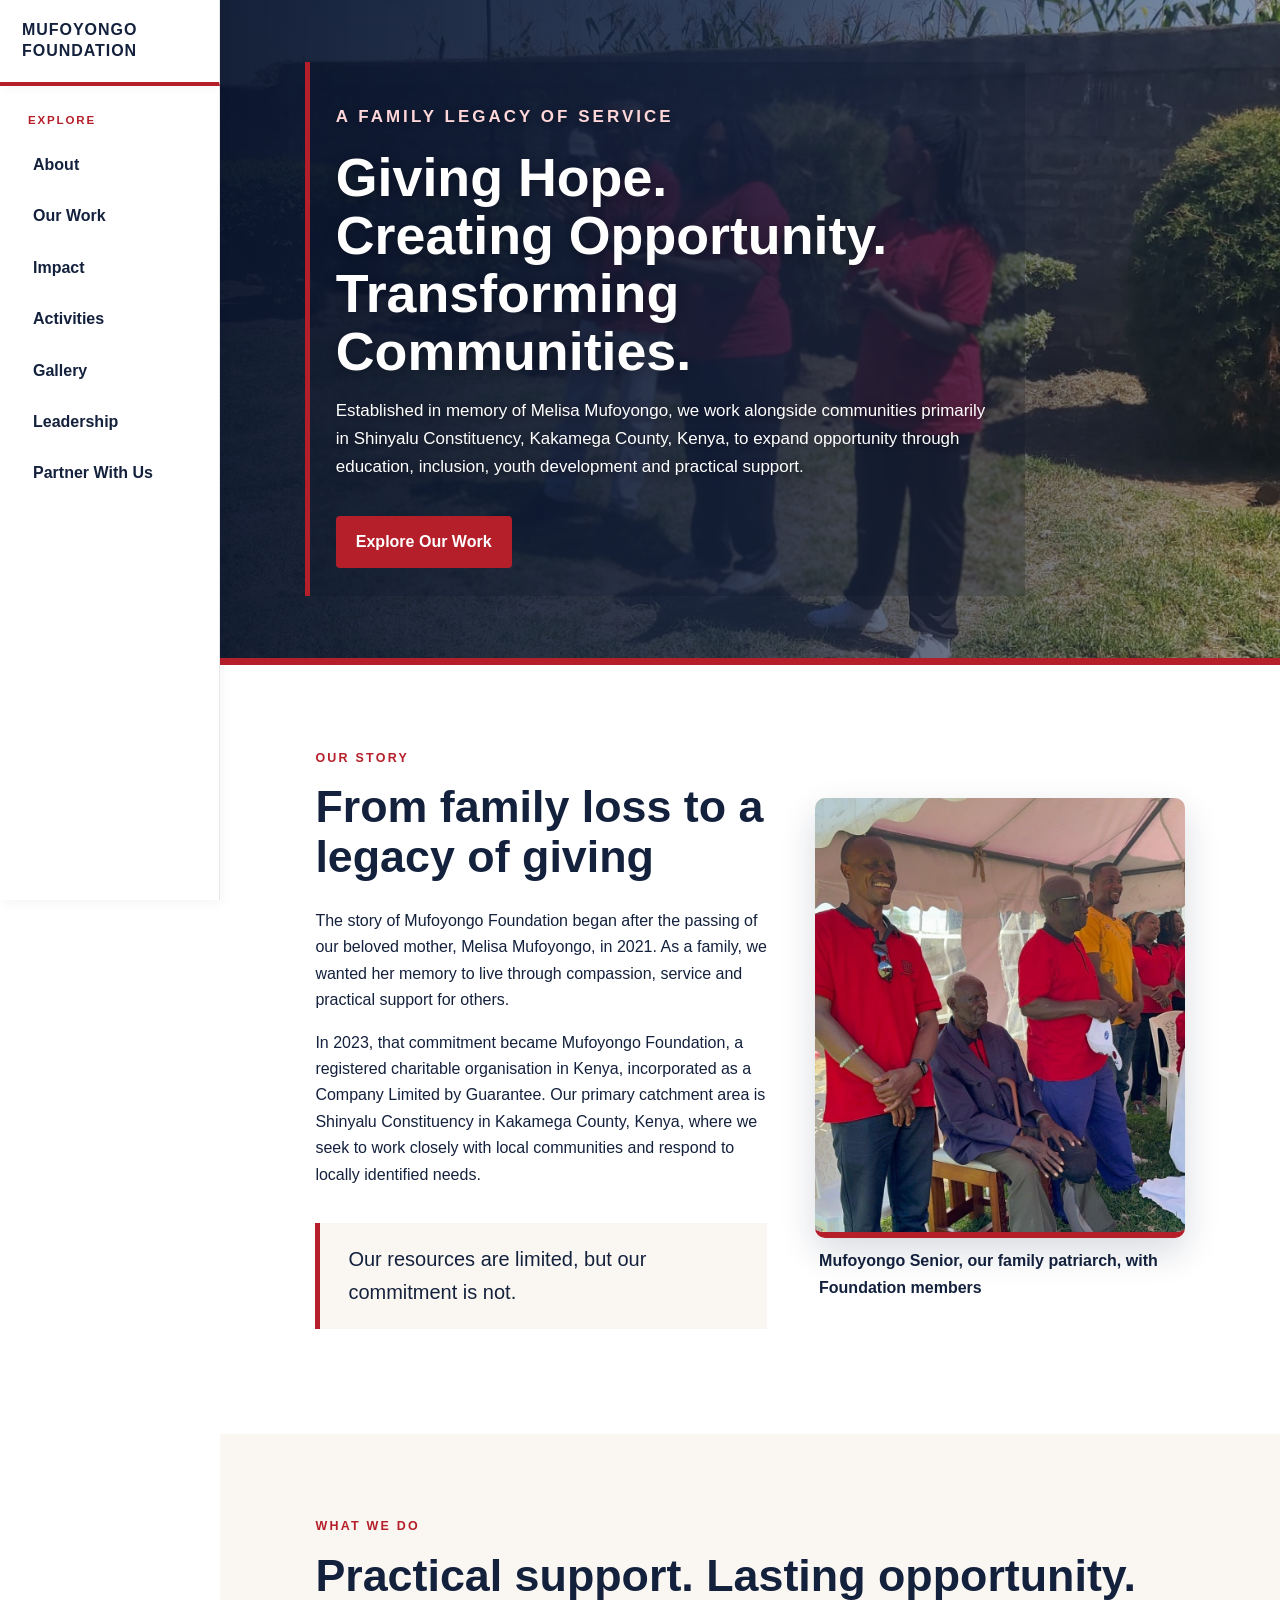
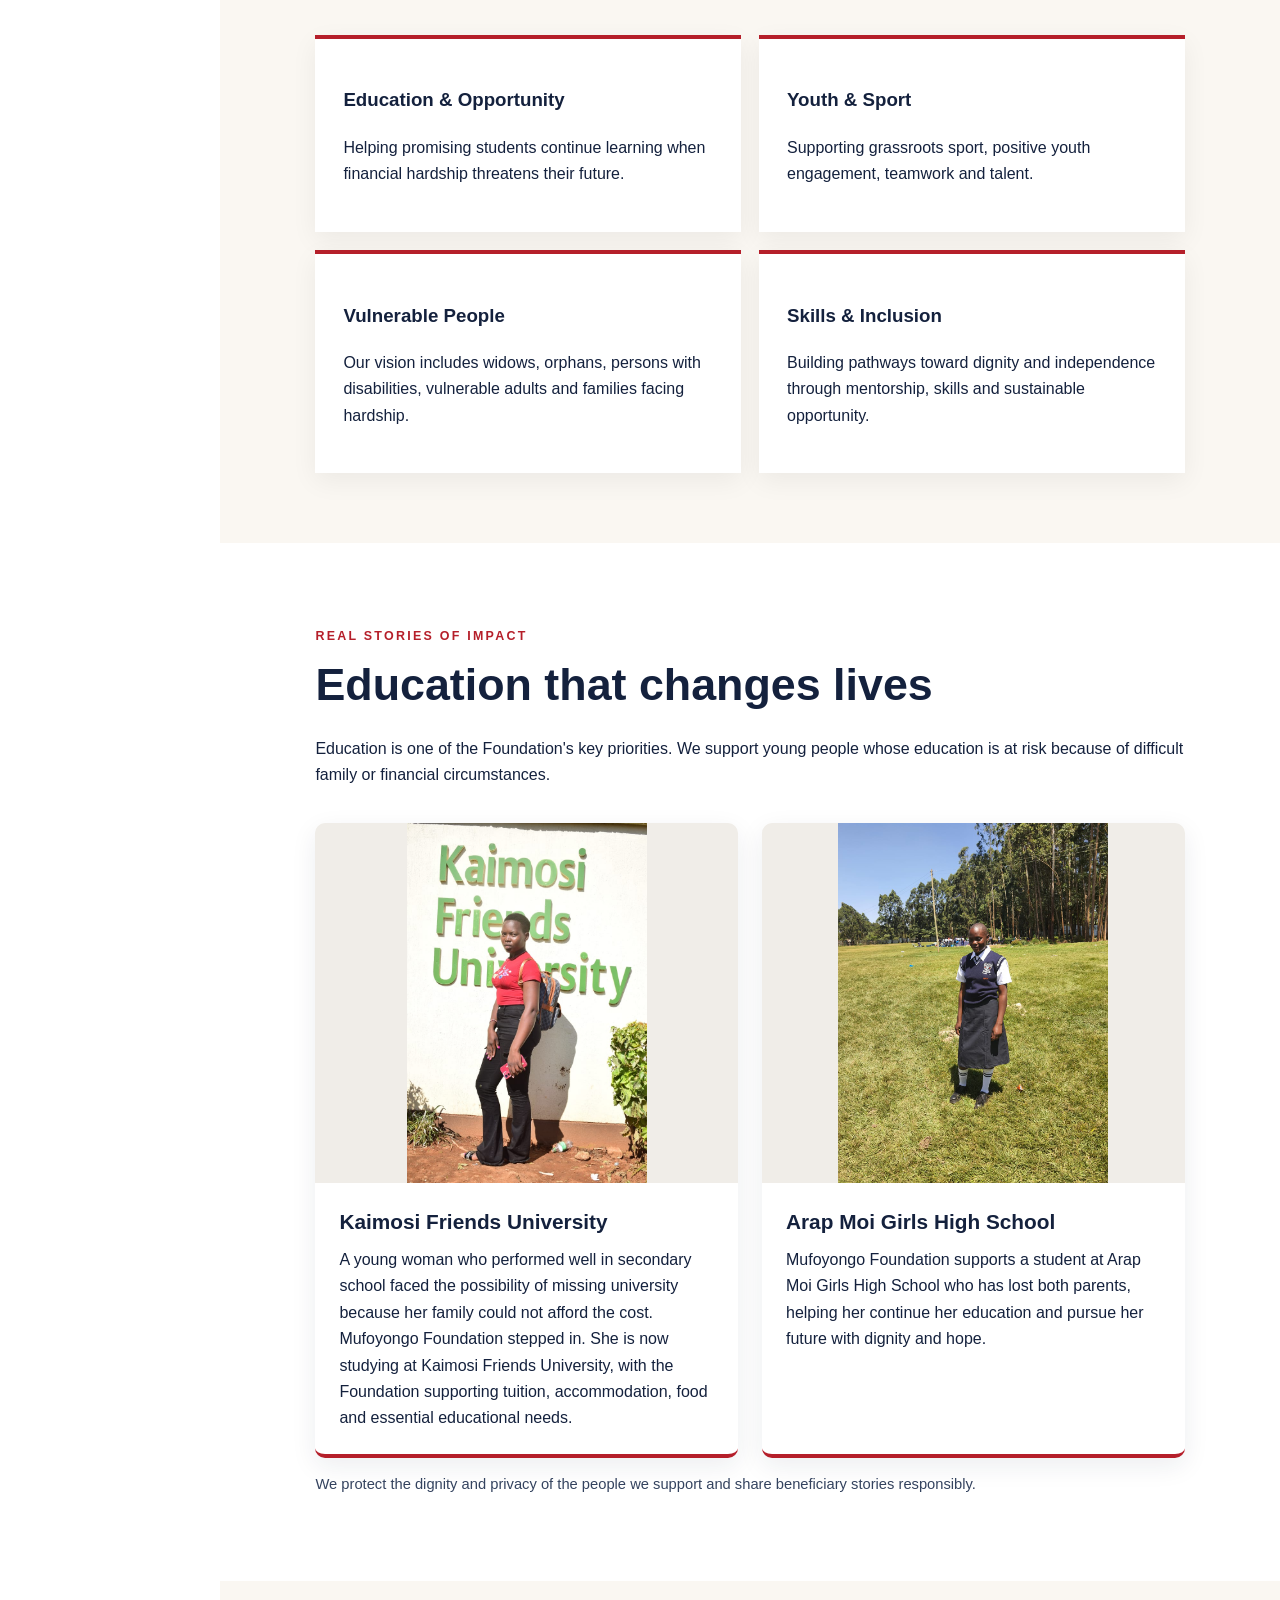
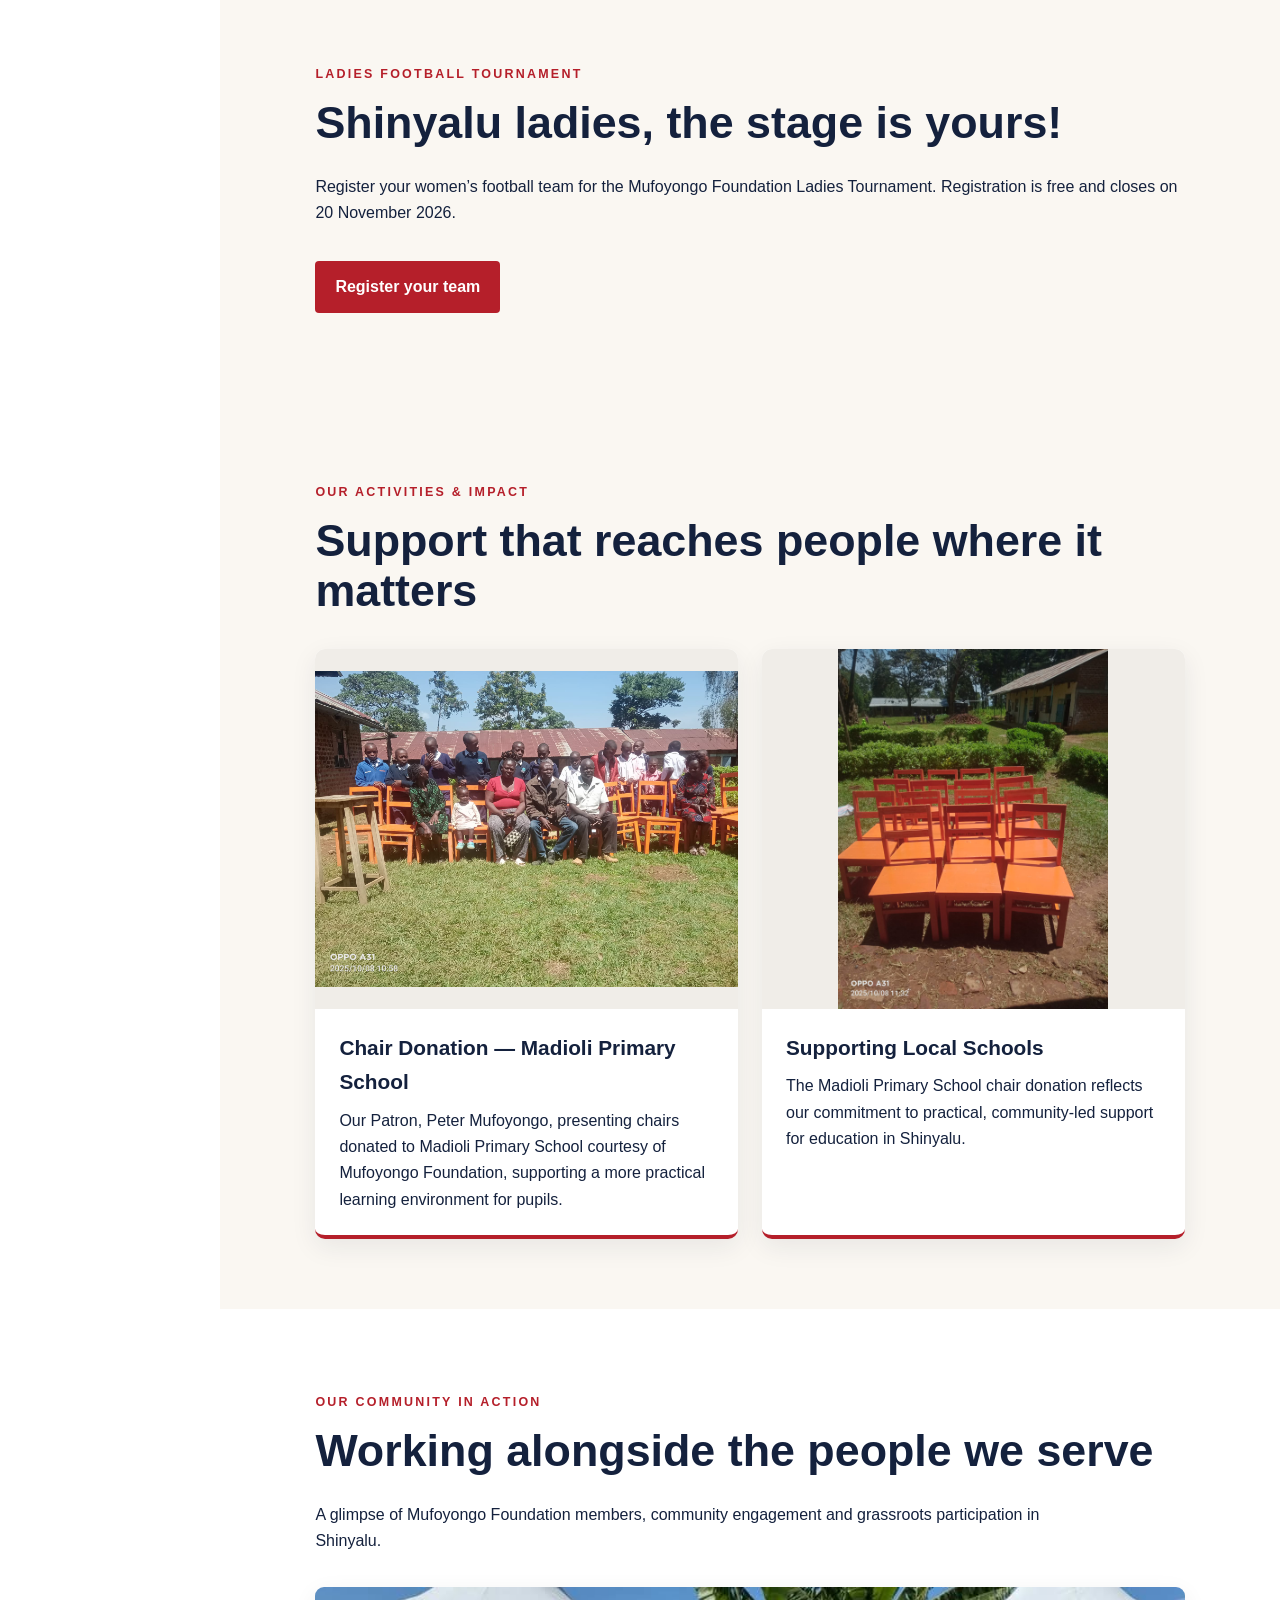
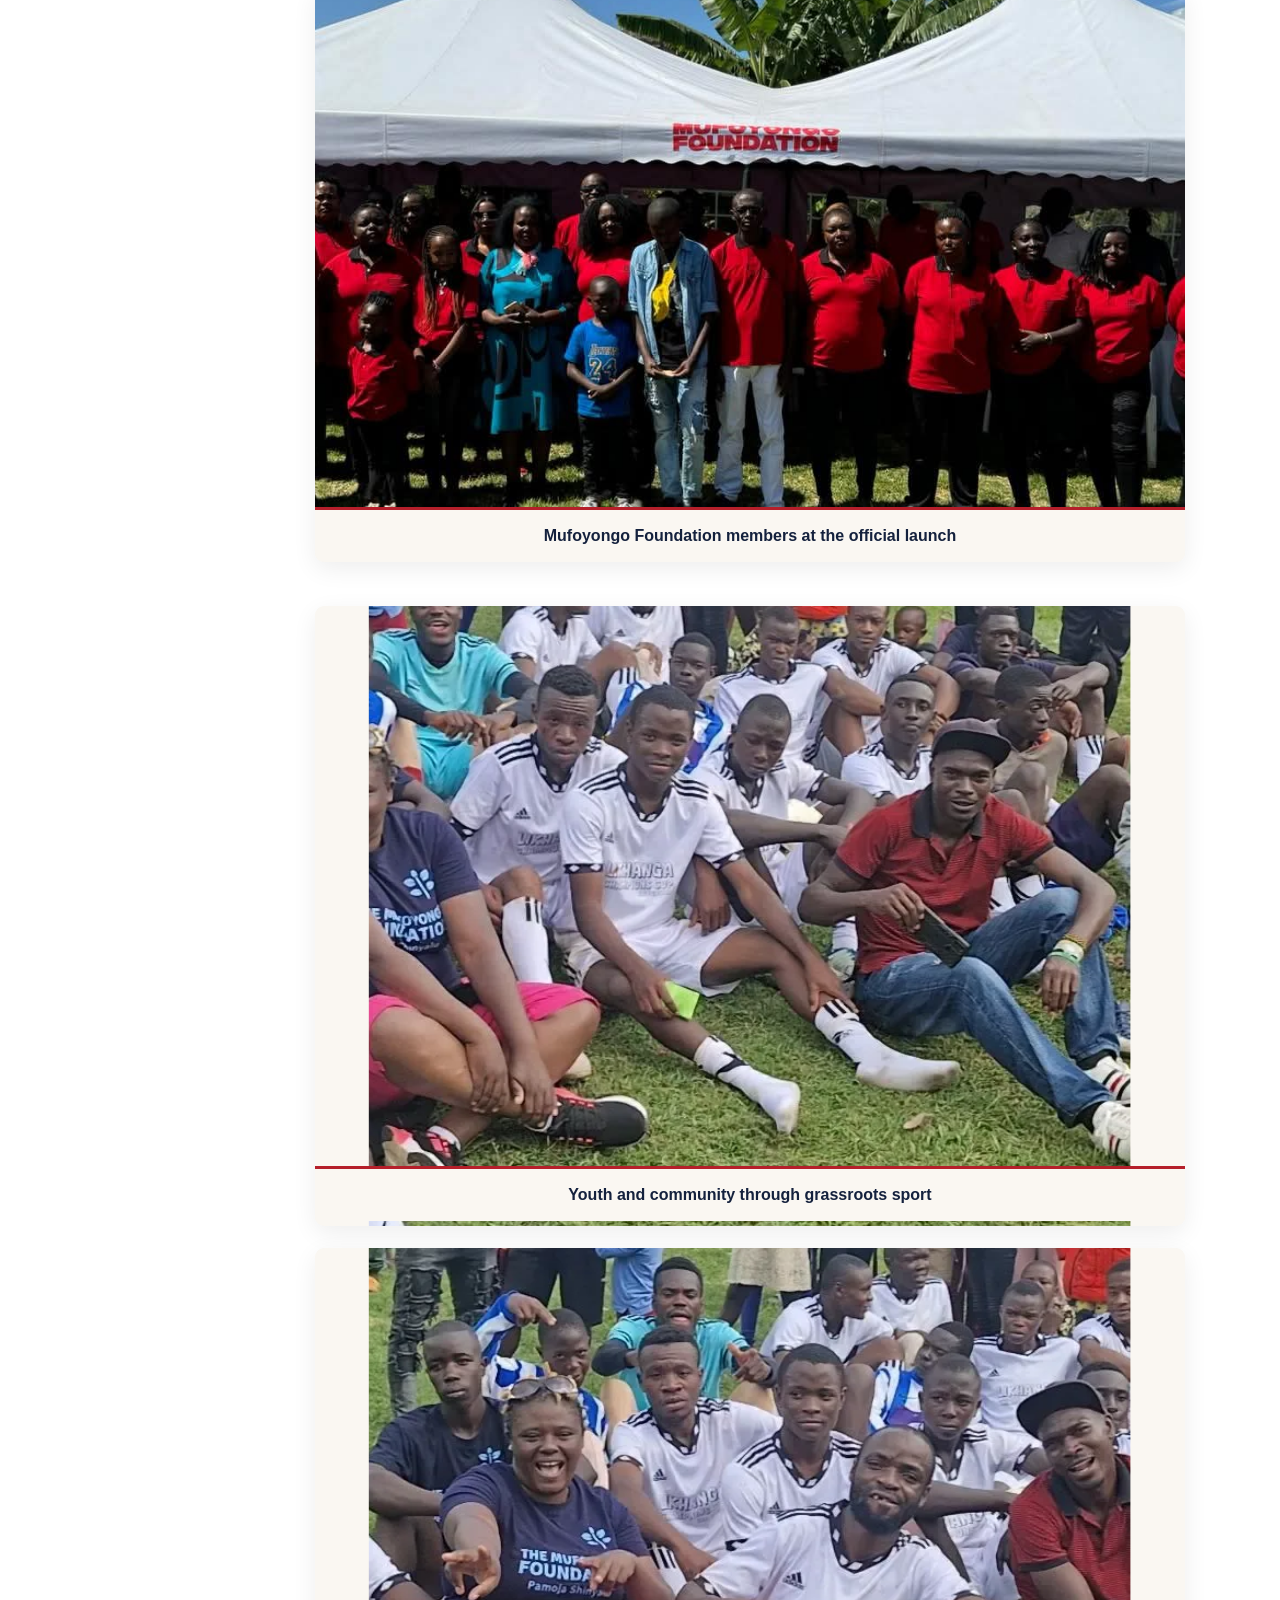
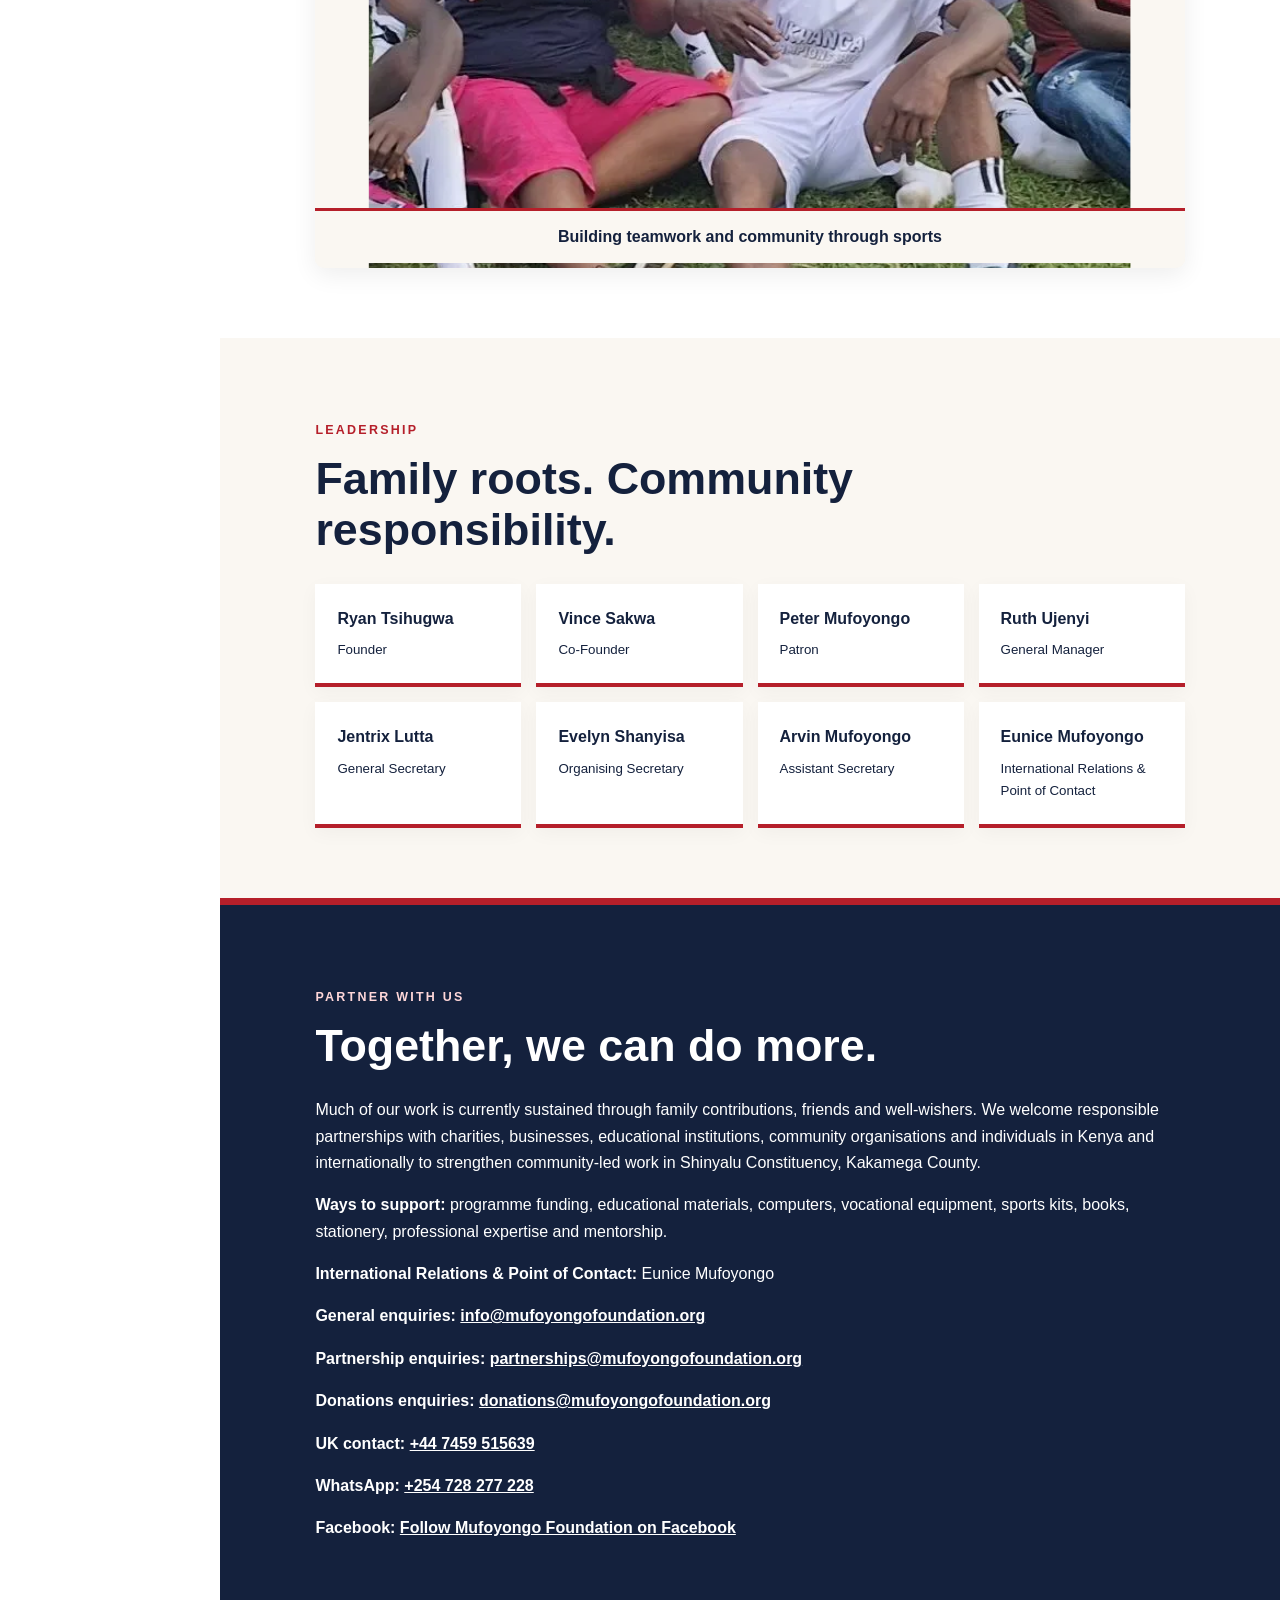
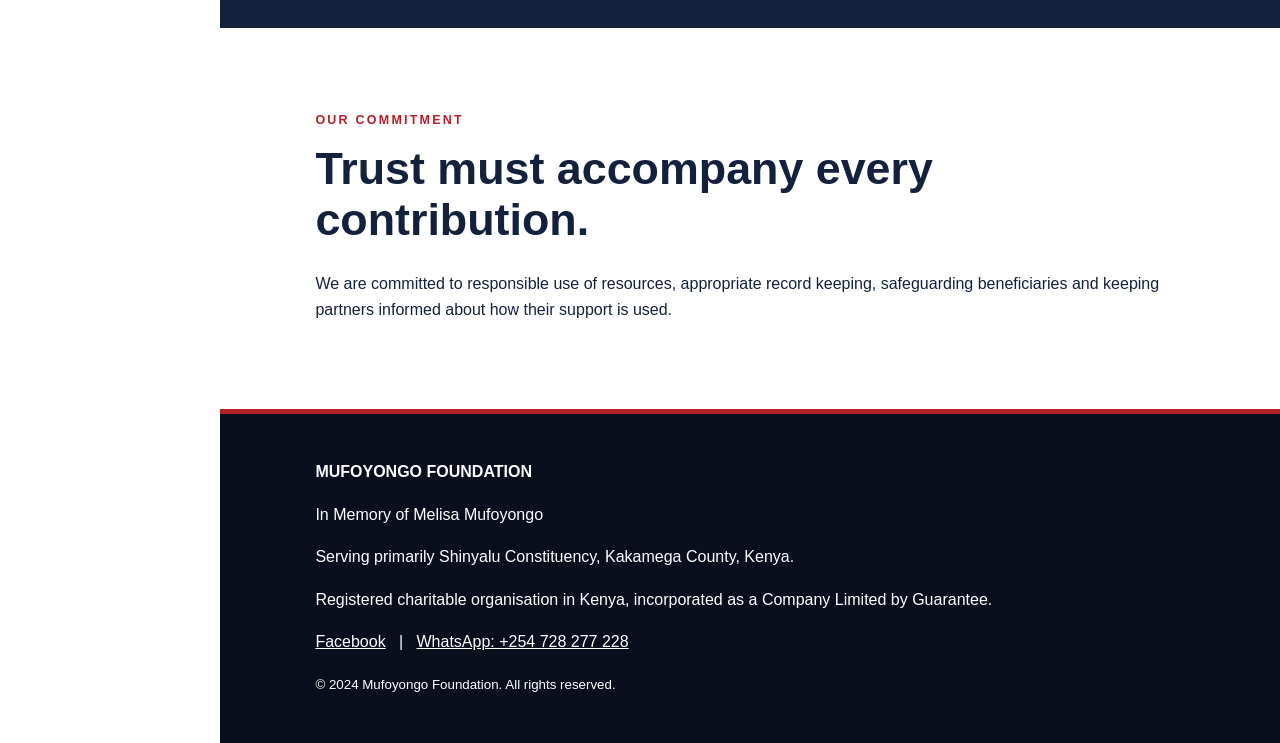
==== commit 67272f49: "Add ladies tournament registration link to Foundation homepage" ====
--- a/index.html
+++ b/index.html
@@ -1 +1 @@
-<!doctype html><html lang="en"><head><meta charset="utf-8"><meta name="viewport" content="width=device-width,initial-scale=1"><meta name="description" content="Mufoyongo Foundation is a registered non-profit organisation supporting education, youth empowerment, vulnerable families, persons with disabilities and community development in Shinyalu Constituency, Kakamega County, Kenya."><title>Mufoyongo Foundation | Non-Profit Organisation in Shinyalu, Kenya</title><link rel="stylesheet" href="style.css"></head><body><header><button class="menu-toggle" type="button" aria-label="Open menu" aria-controls="site-menu" aria-expanded="false"><span></span><span></span><span></span></button><div class="brand">MUFOYONGO FOUNDATION</div></header><div class="nav-overlay" aria-hidden="true"></div><aside class="side-nav" id="site-menu"><button class="menu-close" type="button" aria-label="Close menu">&times;</button><div class="side-nav-title">Explore</div><nav><a href="#about">About</a><a href="#work">Our Work</a><a href="#impact">Impact</a><a href="#activities">Activities</a><a href="#gallery">Gallery</a><a href="#leadership">Leadership</a><a href="#partner">Partner With Us</a></nav></aside><div class="site-content"><main><section class="hero"><div><p class="eyebrow">A FAMILY LEGACY OF SERVICE</p><h1>Giving Hope.<br>Creating Opportunity.<br>Transforming Communities.</h1><p>Established in memory of Melisa Mufoyongo, we work alongside communities primarily in Shinyalu Constituency, Kakamega County, Kenya, to expand opportunity through education, inclusion, youth development and practical support.</p><a class="btn" href="#work">Explore Our Work</a></div></section><section id="about"><div class="split"><div><p class="eyebrow">OUR STORY</p><h2>From family loss to a legacy of giving</h2><p>The story of Mufoyongo Foundation began after the passing of our beloved mother, Melisa Mufoyongo, in 2021. As a family, we wanted her memory to live through compassion, service and practical support for others.</p><p>In 2023, that commitment became Mufoyongo Foundation, a registered charitable organisation in Kenya, incorporated as a Company Limited by Guarantee. Our primary catchment area is Shinyalu Constituency in Kakamega County, Kenya, where we seek to work closely with local communities and respond to locally identified needs.</p><blockquote>Our resources are limited, but our commitment is not.</blockquote></div><figure class="feature-figure"><img class="feature-photo patriarch-feature" src="IMG-20261014-WA0013.jpg" alt="Mufoyongo Senior, family patriarch, seated with Mufoyongo Foundation members"><figcaption>Mufoyongo Senior, our family patriarch, with Foundation members</figcaption></figure></div></section><section id="work" class="soft"><p class="eyebrow">WHAT WE DO</p><h2>Practical support. Lasting opportunity.</h2><div class="cards"><article><h3>Education & Opportunity</h3><p>Helping promising students continue learning when financial hardship threatens their future.</p></article><article><h3>Youth & Sport</h3><p>Supporting grassroots sport, positive youth engagement, teamwork and talent.</p></article><article><h3>Vulnerable People</h3><p>Our vision includes widows, orphans, persons with disabilities, vulnerable adults and families facing hardship.</p></article><article><h3>Skills & Inclusion</h3><p>Building pathways toward dignity and independence through mentorship, skills and sustainable opportunity.</p></article></div></section><section id="impact"><p class="eyebrow">REAL STORIES OF IMPACT</p><h2>Education that changes lives</h2><p>Education is one of the Foundation's key priorities. We support young people whose education is at risk because of difficult family or financial circumstances.</p><div class="activity-grid"><article class="activity-card"><img src="IMG-20261009-WA0022.jpg" alt="Student supported by Mufoyongo Foundation at Kaimosi Friends University"><div><h3>Kaimosi Friends University</h3><p>A young woman who performed well in secondary school faced the possibility of missing university because her family could not afford the cost. Mufoyongo Foundation stepped in. She is now studying at Kaimosi Friends University, with the Foundation supporting tuition, accommodation, food and essential educational needs.</p></div></article><article class="activity-card"><img src="IMG-20261102-WA0014.jpg" alt="Student supported by Mufoyongo Foundation at Arap Moi Girls High School"><div><h3>Arap Moi Girls High School</h3><p>Mufoyongo Foundation supports a student at Arap Moi Girls High School who has lost both parents, helping her continue her education and pursue her future with dignity and hope.</p></div></article></div><p class="note">We protect the dignity and privacy of the people we support and share beneficiary stories responsibly.</p></section><section id="activities" class="soft"><p class="eyebrow">OUR ACTIVITIES & IMPACT</p><h2>Support that reaches people where it matters</h2><div class="activity-grid"><article class="activity-card"><img src="IMG-20261102-WA0009.jpg" alt="Peter Mufoyongo presenting chairs donated by Mufoyongo Foundation to Madioli Primary School"><div><h3>Chair Donation — Madioli Primary School</h3><p>Our Patron, Peter Mufoyongo, presenting chairs donated to Madioli Primary School courtesy of Mufoyongo Foundation, supporting a more practical learning environment for pupils.</p></div></article><article class="activity-card"><img src="IMG-20261102-WA0011.jpg" alt="Mufoyongo Foundation chair donation activity at Madioli Primary School"><div><h3>Supporting Local Schools</h3><p>The Madioli Primary School chair donation reflects our commitment to practical, community-led support for education in Shinyalu.</p></div></article></div></section><section id="gallery" class="gallery-section"><p class="eyebrow">OUR COMMUNITY IN ACTION</p><h2>Working alongside the people we serve</h2><p class="gallery-intro">A glimpse of Mufoyongo Foundation members, community engagement and grassroots participation in Shinyalu.</p><div class="gallery"><figure><img class="members-photo" src="IMG-20261102-WA0016.jpg" alt="Mufoyongo Foundation members at the official launch"><figcaption>Mufoyongo Foundation members at the official launch</figcaption></figure><figure class="gallery-spacer" aria-hidden="true"></figure><figure class="rotated-photo-frame"><img class="rotate-left" src="25f516f0b5b633e04be869a05771ec86.webp" alt="Mufoyongo Foundation youth and community sports activity"><figcaption>Youth and community through grassroots sport</figcaption></figure><figure class="rotated-photo-frame"><img class="rotate-left" src="651fce0d6d55ffa7c483a752df6c9d7b.webp" alt="Community sports activity supported by Mufoyongo Foundation"><figcaption>Building teamwork and community through sports</figcaption></figure></div></section><section id="leadership" class="soft"><p class="eyebrow">LEADERSHIP</p><h2>Family roots. Community responsibility.</h2><div class="leaders"><div><strong>Ryan Tsihugwa</strong><small>Founder</small></div><div><strong>Vince Sakwa</strong><small>Co-Founder</small></div><div><strong>Peter Mufoyongo</strong><small>Patron</small></div><div><strong>Ruth Ujenyi</strong><small>General Manager</small></div><div><strong>Jentrix Lutta</strong><small>General Secretary</small></div><div><strong>Evelyn Shanyisa</strong><small>Organising Secretary</small></div><div><strong>Arvin Mufoyongo</strong><small>Assistant Secretary</small></div><div><strong>Eunice Mufoyongo</strong><small>International Relations & Point of Contact</small></div></div></section><section id="partner" class="partner"><p class="eyebrow">PARTNER WITH US</p><h2>Together, we can do more.</h2><p>Much of our work is currently sustained through family contributions, friends and well-wishers. We welcome responsible partnerships with charities, businesses, educational institutions, community organisations and individuals in Kenya and internationally to strengthen community-led work in Shinyalu Constituency, Kakamega County.</p><p><strong>Ways to support:</strong> programme funding, educational materials, computers, vocational equipment, sports kits, books, stationery, professional expertise and mentorship.</p><p><strong>International Relations & Point of Contact:</strong> Eunice Mufoyongo</p><p><strong>General enquiries:</strong> <a href="mailto:info@mufoyongofoundation.org">info@mufoyongofoundation.org</a></p><p><strong>Partnership enquiries:</strong> <a href="mailto:partnerships@mufoyongofoundation.org">partnerships@mufoyongofoundation.org</a></p><p><strong>Donations enquiries:</strong> <a href="mailto:donations@mufoyongofoundation.org">donations@mufoyongofoundation.org</a></p><p><strong>UK contact:</strong> <a href="tel:+447459515639">+44 7459 515639</a></p><p><strong>WhatsApp:</strong> <a href="https://wa.me/254728277228" target="_blank" rel="noopener">+254 728 277 228</a></p><p><strong>Facebook:</strong> <a href="https://www.facebook.com/share/1K9yjSeUjF/" target="_blank" rel="noopener">Follow Mufoyongo Foundation on Facebook</a></p></section><section><p class="eyebrow">OUR COMMITMENT</p><h2>Trust must accompany every contribution.</h2><p>We are committed to responsible use of resources, appropriate record keeping, safeguarding beneficiaries and keeping partners informed about how their support is used.</p></section></main><footer><strong>MUFOYONGO FOUNDATION</strong><p>In Memory of Melisa Mufoyongo</p><p>Serving primarily Shinyalu Constituency, Kakamega County, Kenya.</p><p>Registered charitable organisation in Kenya, incorporated as a Company Limited by Guarantee.</p><p><a href="https://www.facebook.com/share/1K9yjSeUjF/" target="_blank" rel="noopener">Facebook</a> &nbsp; | &nbsp; <a href="https://wa.me/254728277228" target="_blank" rel="noopener">WhatsApp: +254 728 277 228</a></p><small>© 2024 Mufoyongo Foundation. All rights reserved.</small></footer></div><script>(function(){const toggle=document.querySelector('.menu-toggle'),menu=document.querySelector('.side-nav'),closeBtn=document.querySelector('.menu-close'),overlay=document.querySelector('.nav-overlay'),links=menu.querySelectorAll('a');function openMenu(){menu.classList.add('open');overlay.classList.add('open');document.body.classList.add('menu-open');toggle.setAttribute('aria-expanded','true')}function closeMenu(){menu.classList.remove('open');overlay.classList.remove('open');document.body.classList.remove('menu-open');toggle.setAttribute('aria-expanded','false')}toggle.addEventListener('click',openMenu);closeBtn.addEventListener('click',closeMenu);overlay.addEventListener('click',closeMenu);links.forEach(link=>link.addEventListener('click',closeMenu));document.addEventListener('keydown',e=>{if(e.key==='Escape')closeMenu()});window.addEventListener('resize',()=>{if(window.innerWidth>900)closeMenu()})})();</script></body></html>+<!doctype html><html lang="en"><head><meta charset="utf-8"><meta name="viewport" content="width=device-width,initial-scale=1"><meta name="description" content="Mufoyongo Foundation is a registered non-profit organisation supporting education, youth empowerment, vulnerable families, persons with disabilities and community development in Shinyalu Constituency, Kakamega County, Kenya."><title>Mufoyongo Foundation | Non-Profit Organisation in Shinyalu, Kenya</title><link rel="stylesheet" href="style.css"></head><body><header><button class="menu-toggle" type="button" aria-label="Open menu" aria-controls="site-menu" aria-expanded="false"><span></span><span></span><span></span></button><div class="brand">MUFOYONGO FOUNDATION</div></header><div class="nav-overlay" aria-hidden="true"></div><aside class="side-nav" id="site-menu"><button class="menu-close" type="button" aria-label="Close menu">&times;</button><div class="side-nav-title">Explore</div><nav><a href="#about">About</a><a href="#work">Our Work</a><a href="#impact">Impact</a><a href="#activities">Activities</a><a href="#gallery">Gallery</a><a href="#leadership">Leadership</a><a href="#partner">Partner With Us</a></nav></aside><div class="site-content"><main><section class="hero"><div><p class="eyebrow">A FAMILY LEGACY OF SERVICE</p><h1>Giving Hope.<br>Creating Opportunity.<br>Transforming Communities.</h1><p>Established in memory of Melisa Mufoyongo, we work alongside communities primarily in Shinyalu Constituency, Kakamega County, Kenya, to expand opportunity through education, inclusion, youth development and practical support.</p><a class="btn" href="#work">Explore Our Work</a></div></section><section id="about"><div class="split"><div><p class="eyebrow">OUR STORY</p><h2>From family loss to a legacy of giving</h2><p>The story of Mufoyongo Foundation began after the passing of our beloved mother, Melisa Mufoyongo, in 2021. As a family, we wanted her memory to live through compassion, service and practical support for others.</p><p>In 2023, that commitment became Mufoyongo Foundation, a registered charitable organisation in Kenya, incorporated as a Company Limited by Guarantee. Our primary catchment area is Shinyalu Constituency in Kakamega County, Kenya, where we seek to work closely with local communities and respond to locally identified needs.</p><blockquote>Our resources are limited, but our commitment is not.</blockquote></div><figure class="feature-figure"><img class="feature-photo patriarch-feature" src="IMG-20261014-WA0013.jpg" alt="Mufoyongo Senior, family patriarch, seated with Mufoyongo Foundation members"><figcaption>Mufoyongo Senior, our family patriarch, with Foundation members</figcaption></figure></div></section><section id="work" class="soft"><p class="eyebrow">WHAT WE DO</p><h2>Practical support. Lasting opportunity.</h2><div class="cards"><article><h3>Education & Opportunity</h3><p>Helping promising students continue learning when financial hardship threatens their future.</p></article><article><h3>Youth & Sport</h3><p>Supporting grassroots sport, positive youth engagement, teamwork and talent.</p></article><article><h3>Vulnerable People</h3><p>Our vision includes widows, orphans, persons with disabilities, vulnerable adults and families facing hardship.</p></article><article><h3>Skills & Inclusion</h3><p>Building pathways toward dignity and independence through mentorship, skills and sustainable opportunity.</p></article></div></section><section id="impact"><p class="eyebrow">REAL STORIES OF IMPACT</p><h2>Education that changes lives</h2><p>Education is one of the Foundation's key priorities. We support young people whose education is at risk because of difficult family or financial circumstances.</p><div class="activity-grid"><article class="activity-card"><img src="IMG-20261009-WA0022.jpg" alt="Student supported by Mufoyongo Foundation at Kaimosi Friends University"><div><h3>Kaimosi Friends University</h3><p>A young woman who performed well in secondary school faced the possibility of missing university because her family could not afford the cost. Mufoyongo Foundation stepped in. She is now studying at Kaimosi Friends University, with the Foundation supporting tuition, accommodation, food and essential educational needs.</p></div></article><article class="activity-card"><img src="IMG-20261102-WA0014.jpg" alt="Student supported by Mufoyongo Foundation at Arap Moi Girls High School"><div><h3>Arap Moi Girls High School</h3><p>Mufoyongo Foundation supports a student at Arap Moi Girls High School who has lost both parents, helping her continue her education and pursue her future with dignity and hope.</p></div></article></div><p class="note">We protect the dignity and privacy of the people we support and share beneficiary stories responsibly.</p></section><section class="soft" id="ladies-tournament"><p class="eyebrow">LADIES FOOTBALL TOURNAMENT</p><h2>Shinyalu ladies, the stage is yours!</h2><p>Register your women’s football team for the Mufoyongo Foundation Ladies Tournament. Registration is free and closes on 20 November 2026.</p><p><a class="btn" href="register.html">Register your team</a></p></section><section id="activities" class="soft"><p class="eyebrow">OUR ACTIVITIES & IMPACT</p><h2>Support that reaches people where it matters</h2><div class="activity-grid"><article class="activity-card"><img src="IMG-20261102-WA0009.jpg" alt="Peter Mufoyongo presenting chairs donated by Mufoyongo Foundation to Madioli Primary School"><div><h3>Chair Donation — Madioli Primary School</h3><p>Our Patron, Peter Mufoyongo, presenting chairs donated to Madioli Primary School courtesy of Mufoyongo Foundation, supporting a more practical learning environment for pupils.</p></div></article><article class="activity-card"><img src="IMG-20261102-WA0011.jpg" alt="Mufoyongo Foundation chair donation activity at Madioli Primary School"><div><h3>Supporting Local Schools</h3><p>The Madioli Primary School chair donation reflects our commitment to practical, community-led support for education in Shinyalu.</p></div></article></div></section><section id="gallery" class="gallery-section"><p class="eyebrow">OUR COMMUNITY IN ACTION</p><h2>Working alongside the people we serve</h2><p class="gallery-intro">A glimpse of Mufoyongo Foundation members, community engagement and grassroots participation in Shinyalu.</p><div class="gallery"><figure><img class="members-photo" src="IMG-20261102-WA0016.jpg" alt="Mufoyongo Foundation members at the official launch"><figcaption>Mufoyongo Foundation members at the official launch</figcaption></figure><figure class="gallery-spacer" aria-hidden="true"></figure><figure class="rotated-photo-frame"><img class="rotate-left" src="25f516f0b5b633e04be869a05771ec86.webp" alt="Mufoyongo Foundation youth and community sports activity"><figcaption>Youth and community through grassroots sport</figcaption></figure><figure class="rotated-photo-frame"><img class="rotate-left" src="651fce0d6d55ffa7c483a752df6c9d7b.webp" alt="Community sports activity supported by Mufoyongo Foundation"><figcaption>Building teamwork and community through sports</figcaption></figure></div></section><section id="leadership" class="soft"><p class="eyebrow">LEADERSHIP</p><h2>Family roots. Community responsibility.</h2><div class="leaders"><div><strong>Ryan Tsihugwa</strong><small>Founder</small></div><div><strong>Vince Sakwa</strong><small>Co-Founder</small></div><div><strong>Peter Mufoyongo</strong><small>Patron</small></div><div><strong>Ruth Ujenyi</strong><small>General Manager</small></div><div><strong>Jentrix Lutta</strong><small>General Secretary</small></div><div><strong>Evelyn Shanyisa</strong><small>Organising Secretary</small></div><div><strong>Arvin Mufoyongo</strong><small>Assistant Secretary</small></div><div><strong>Eunice Mufoyongo</strong><small>International Relations & Point of Contact</small></div></div></section><section id="partner" class="partner"><p class="eyebrow">PARTNER WITH US</p><h2>Together, we can do more.</h2><p>Much of our work is currently sustained through family contributions, friends and well-wishers. We welcome responsible partnerships with charities, businesses, educational institutions, community organisations and individuals in Kenya and internationally to strengthen community-led work in Shinyalu Constituency, Kakamega County.</p><p><strong>Ways to support:</strong> programme funding, educational materials, computers, vocational equipment, sports kits, books, stationery, professional expertise and mentorship.</p><p><strong>International Relations & Point of Contact:</strong> Eunice Mufoyongo</p><p><strong>General enquiries:</strong> <a href="mailto:info@mufoyongofoundation.org">info@mufoyongofoundation.org</a></p><p><strong>Partnership enquiries:</strong> <a href="mailto:partnerships@mufoyongofoundation.org">partnerships@mufoyongofoundation.org</a></p><p><strong>Donations enquiries:</strong> <a href="mailto:donations@mufoyongofoundation.org">donations@mufoyongofoundation.org</a></p><p><strong>UK contact:</strong> <a href="tel:+447459515639">+44 7459 515639</a></p><p><strong>WhatsApp:</strong> <a href="https://wa.me/254728277228" target="_blank" rel="noopener">+254 728 277 228</a></p><p><strong>Facebook:</strong> <a href="https://www.facebook.com/share/1K9yjSeUjF/" target="_blank" rel="noopener">Follow Mufoyongo Foundation on Facebook</a></p></section><section><p class="eyebrow">OUR COMMITMENT</p><h2>Trust must accompany every contribution.</h2><p>We are committed to responsible use of resources, appropriate record keeping, safeguarding beneficiaries and keeping partners informed about how their support is used.</p></section></main><footer><strong>MUFOYONGO FOUNDATION</strong><p>In Memory of Melisa Mufoyongo</p><p>Serving primarily Shinyalu Constituency, Kakamega County, Kenya.</p><p>Registered charitable organisation in Kenya, incorporated as a Company Limited by Guarantee.</p><p><a href="https://www.facebook.com/share/1K9yjSeUjF/" target="_blank" rel="noopener">Facebook</a> &nbsp; | &nbsp; <a href="https://wa.me/254728277228" target="_blank" rel="noopener">WhatsApp: +254 728 277 228</a></p><small>© 2024 Mufoyongo Foundation. All rights reserved.</small></footer></div><script>(function(){const toggle=document.querySelector('.menu-toggle'),menu=document.querySelector('.side-nav'),closeBtn=document.querySelector('.menu-close'),overlay=document.querySelector('.nav-overlay'),links=menu.querySelectorAll('a');function openMenu(){menu.classList.add('open');overlay.classList.add('open');document.body.classList.add('menu-open');toggle.setAttribute('aria-expanded','true')}function closeMenu(){menu.classList.remove('open');overlay.classList.remove('open');document.body.classList.remove('menu-open');toggle.setAttribute('aria-expanded','false')}toggle.addEventListener('click',openMenu);closeBtn.addEventListener('click',closeMenu);overlay.addEventListener('click',closeMenu);links.forEach(link=>link.addEventListener('click',closeMenu));document.addEventListener('keydown',e=>{if(e.key==='Escape')closeMenu()});window.addEventListener('resize',()=>{if(window.innerWidth>900)closeMenu()})})();</script></body></html>
